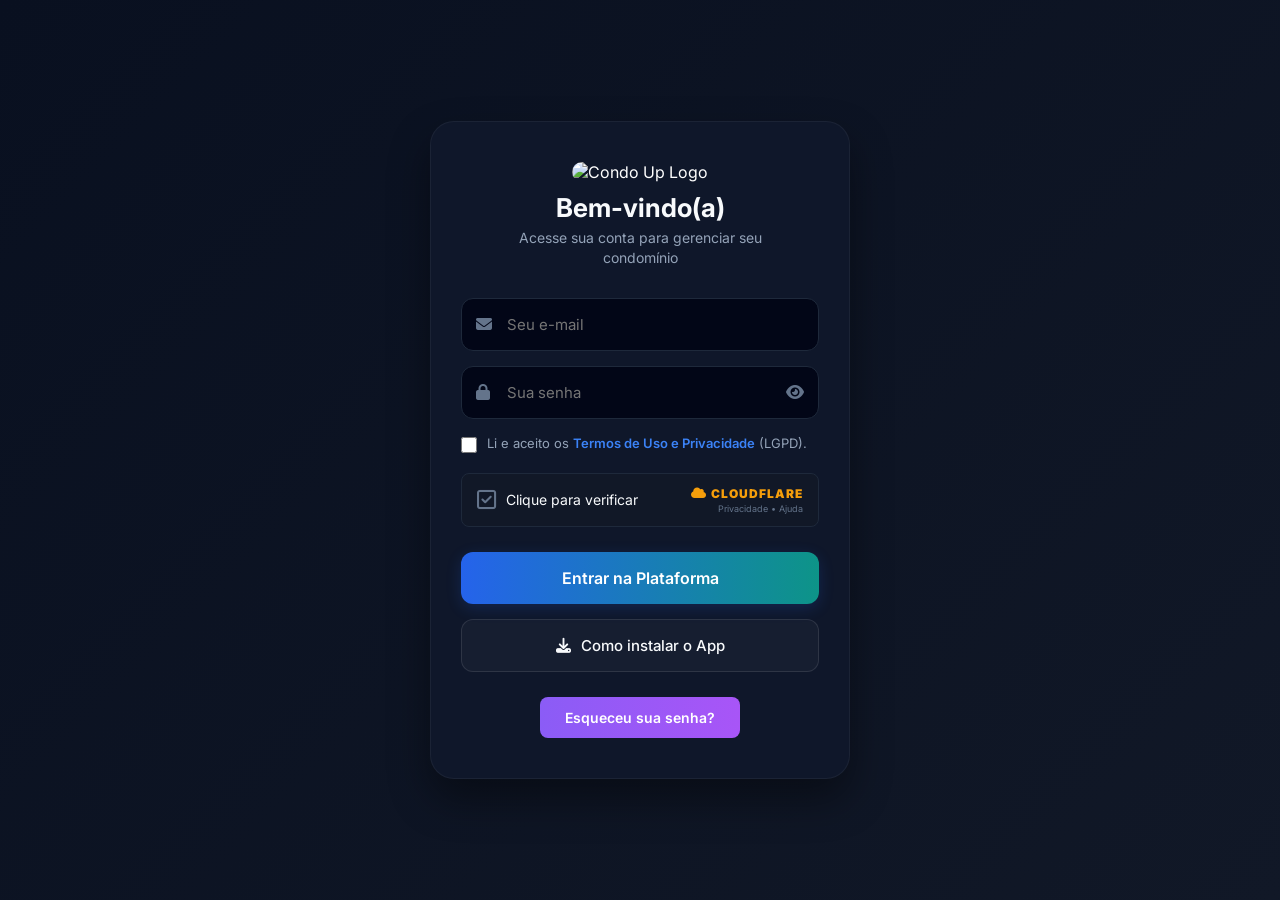
==== index.html @ 62e754c5 "Update index.html" ====
<!DOCTYPE html>
<html lang="pt-BR">
<head>
    <meta charset="UTF-8">
    <meta name="viewport" content="width=device-width, initial-scale=1.0">
    <title>Condo Up</title> 
    <script src="js/auth.js"></script>

    <link rel="manifest" href="manifest.json?v=2">
    <meta name="theme-color" content="#1e293b">

    <script src="https://cdnjs.cloudflare.com/ajax/libs/jspdf/2.5.1/jspdf.umd.min.js"></script>
    <script src="https://cdnjs.cloudflare.com/ajax/libs/jspdf-autotable/3.5.31/jspdf.plugin.autotable.min.js"></script>
    <script src="https://cdnjs.cloudflare.com/ajax/libs/html2canvas/1.4.1/html2canvas.min.js"></script> 
    
    <script src="https://unpkg.com/html5-qrcode" type="text/javascript"></script>
    <link rel="stylesheet" href="https://cdnjs.cloudflare.com/ajax/libs/font-awesome/6.4.0/css/all.min.css">
    
    <link rel="stylesheet" href="css/style.css?v=2">
    <link rel="stylesheet" href="css/transportadoras.css">
    
    <link rel="icon" href="/img/icon-192.png.png" type="image/png">
    <link rel="apple-touch-icon" href="/img/icon-192.png.png">
    <link rel="icon" sizes="512x512" href="/img/icon-512.png.png" type="image/png">
    
    <style>
        
        .gaveta-btn {
            width: 100%; background: transparent; border: none; color: #94a3b8; padding: 12px 15px;
            text-align: left; font-size: 13px; font-weight: 600; cursor: pointer;
            display: flex; justify-content: space-between; align-items: center;
            border-radius: 8px; transition: 0.2s; font-family: inherit; margin-bottom: 2px;
        }
        .gaveta-btn:hover { background: rgba(59, 130, 246, 0.1); color: #3b82f6; }
        .gaveta-btn.gaveta-aberta { background: rgba(56, 189, 248, 0.1); color: #38bdf8; border-left: 3px solid #38bdf8; border-radius: 0 8px 8px 0; }
        
        .gaveta-conteudo {
            display: none; 
            flex-direction: column; 
            border-left: 1px dashed #334155; 
            margin-left: 15px; 
            padding-left: 5px; 
            margin-bottom: 10px; 
        }
        .gaveta-conteudo.aberta { display: flex; animation: descerGaveta 0.3s ease-out; }
        .gaveta-conteudo button {
            background: none; border: none; color: #64748b; padding: 10px 15px; text-align: left;
            font-size: 12px; cursor: pointer; border-radius: 6px; transition: 0.2s; font-family: inherit; display: flex; align-items: center; gap: 8px;
        }
        .gaveta-conteudo button:hover { color: #fff; background: rgba(255,255,255,0.05); }

        @keyframes descerGaveta {
            from { opacity: 0; transform: translateY(-10px); }
            to { opacity: 1; transform: translateY(0); }
        }

        /* ANIMAÇÃO E ESTILO DO MODO FANTASMA (PREMIUM RED) */
        @keyframes pulse-premium {
            0% { box-shadow: 0 0 0 0 rgba(220, 38, 38, 0.7); }
            70% { box-shadow: 0 0 0 10px rgba(220, 38, 38, 0); }
            100% { box-shadow: 0 0 0 0 rgba(220, 38, 38, 0); }
        }
        
        .barra-fantasma {
            background: linear-gradient(135deg, #7f1d1d 0%, #dc2626 100%);
            color: white; 
            padding: 12px 20px; 
            border-radius: 8px; 
            margin-bottom: 20px; 
            cursor: pointer;
            border: 1px solid #991b1b;
            animation: pulse-premium 2s infinite;
            transition: transform 0.3s ease;
        }
        
        .barra-fantasma:hover {
            transform: translateY(-2px);
            background: linear-gradient(135deg, #991b1b 0%, #ef4444 100%);
        }
        
        .fantasma-conteudo {
            display: flex;
            align-items: center;
            justify-content: space-between;
            flex-wrap: wrap;
            gap: 10px;
        }

        /* Ícones Premium - Aba Moradores */
        .icone-premium-morador {
            background: linear-gradient(135deg, #3b82f6, #1e40af);
            color: white; width: 34px; height: 34px; display: inline-flex; align-items: center; justify-content: center; border-radius: 8px; box-shadow: 0 4px 8px rgba(59,130,246,0.3); font-size: 16px; transition: all 0.3s ease; cursor: pointer;
        }
        .icone-premium-morador:hover { transform: scale(1.15) translateY(-3px); box-shadow: 0 6px 12px rgba(59,130,246,0.5); }

        .icone-premium-predio {
            background: linear-gradient(135deg, #8b5cf6, #6d28d9);
            color: white; width: 34px; height: 34px; display: inline-flex; align-items: center; justify-content: center; border-radius: 8px; box-shadow: 0 4px 8px rgba(139,92,246,0.3); font-size: 16px; transition: all 0.3s ease; cursor: pointer;
        }
        .icone-premium-predio:hover { transform: scale(1.15) translateY(-3px); box-shadow: 0 6px 12px rgba(139,92,246,0.5); }

        /* Efeito Pulsante do Contador de Notificações */
        @keyframes pulse-badge {
            0% { transform: scale(1); box-shadow: 0 0 0 0 rgba(239, 68, 68, 0.7); }
            70% { transform: scale(1.15); box-shadow: 0 0 0 6px rgba(239, 68, 68, 0); }
            100% { transform: scale(1); box-shadow: 0 0 0 0 rgba(239, 68, 68, 0); }
        }
        .badge-pulse { animation: pulse-badge 2s infinite; }
    </style>
</head>

<body>

<div class="sidebar">
    <div class="logo">
        <img src="img/icon-512.png.png" alt="Logo Portaria" style="width: 120px; height: 120px; border-radius: 24px; object-fit: cover; margin: auto; display: block; box-shadow: 0 4px 15px rgba(0,0,0,0.15); transition: transform 0.3s;" onmouseover="this.style.transform='scale(1.05)'" onmouseout="this.style.transform='scale(1)'">
        <h2 style="margin-top: 15px; font-size: 20px; font-weight: 600; letter-spacing: 1px; color: #f8fafc;">CONDO UP</h2>
    </div>

    <div class="menu">
        <div style="font-size: 11px; font-weight: 800; color: #64748b; text-transform: uppercase; letter-spacing: 1.5px; padding: 18px 15px 6px 15px;">Dia a Dia</div>
        <button onclick="trocarTela('dashboard')" id="menu-dashboard" style="background: rgba(59, 130, 246, 0.1); border-left-color: #3b82f6; color: #fff;"><i class="fa-solid fa-house"></i> Início</button>
        <button onclick="trocarTela('passagem')" id="menu-passagem"><i class="fa-solid fa-clipboard-check"></i> Plantão</button>
        <button onclick="trocarTela('ponto')" id="menu-ponto"><i class="fa-solid fa-user-clock"></i> Ponto</button>

        <div style="font-size: 11px; font-weight: 800; color: #64748b; text-transform: uppercase; letter-spacing: 1.5px; padding: 18px 15px 6px 15px;">Portaria Rápida</div>
        <button onclick="trocarTela('encomendas')" id="menu-encomendas"><i class="fa-solid fa-box-open"></i> Encomendas</button>
        <button onclick="trocarTela('delivery')" id="menu-delivery"><i class="fa-solid fa-motorcycle"></i> Delivery Rápido</button>
        
        <!-- 👇 AQUI ESTÁ O NOVO BOTÃO INJETADO! 👇 -->
        <button onclick="trocarTela('autorizacoes')" id="menu-autorizacoes"><i class="fa-solid fa-qrcode"></i> Autorizações App</button>
        
        <button onclick="trocarTela('ocorrencias')" id="menu-ocorrencias"><i class="fa-solid fa-triangle-exclamation"></i> Ocorrências</button>

        <div style="font-size: 11px; font-weight: 800; color: #64748b; text-transform: uppercase; letter-spacing: 1.5px; padding: 18px 15px 6px 15px;">Cadastros</div>
        <button onclick="trocarTela('moradores')" id="menu-moradores"><i class="fa-solid fa-users"></i> Moradores</button>
        <button onclick="trocarTela('veiculos')" id="menu-veiculos"><i class="fa-solid fa-car"></i> Veículos</button>
        <button onclick="trocarTela('reservas')" id="menu-reservas"><i class="fa-solid fa-calendar-check"></i> Reservas</button>

        <div style="font-size: 11px; font-weight: 800; color: #64748b; text-transform: uppercase; letter-spacing: 1.5px; padding: 18px 15px 6px 15px;">Administração</div>
        <button onclick="trocarTela('comunicados')" id="menu-comunicados"><i class="fa-solid fa-bullhorn"></i> Comunicados</button>
        <button onclick="trocarTela('relatorios')" id="menu-relatorios" style="color: #38bdf8;"><i class="fa-solid fa-chart-line"></i> Relatórios</button>
        <button onclick="trocarTela('equipe')" id="menu-equipe"><i class="fa-solid fa-id-badge"></i> Equipe</button>

        <div style="font-size: 11px; font-weight: 800; color: #64748b; text-transform: uppercase; letter-spacing: 1.5px; padding: 18px 15px 6px 15px; border-top: 1px dashed rgba(255,255,255,0.1); margin-top: 15px;">Minha Conta</div>
        <button onclick="trocarTela('perfil')" id="menu-perfil"><i class="fa-solid fa-user-gear"></i> Meu Perfil</button>
        <button onclick="trocarTela('ajuda')" id="menu-ajuda"><i class="fa-solid fa-headset"></i> Ajuda / Suporte</button>

        <div id="secao-master-saas" style="display: none;">
            <div style="font-size: 11px; font-weight: 800; color: #38bdf8; text-transform: uppercase; letter-spacing: 1.5px; padding: 25px 15px 10px 15px; border-top: 1px dashed rgba(255,255,255,0.1); margin-top: 15px; display: flex; align-items: center; gap: 8px;">
                <i class="fa-solid fa-gem" style="font-size: 13px;"></i> Master CondoUp
            </div>

            <button class="gaveta-btn" onclick="toggleGaveta('gaveta-condominios')">
                <span><i class="fa-solid fa-building" style="width: 20px;"></i> Condomínios</span>
            </button>
            <div id="gaveta-condominios" class="gaveta-conteudo">
                <button onclick="trocarTela('adm-condominios')"><i class="fa-solid fa-list" style="width: 15px;"></i> Lista e Cadastros</button>
                <button onclick="abrirModalMegafone()"><i class="fa-solid fa-bullhorn" style="width: 15px; color: #ef4444;"></i> Megafone Global</button>
            </div>

            <button class="gaveta-btn" onclick="toggleGaveta('gaveta-funcionarios')">
    <span><i class="fa-solid fa-user-shield" style="width: 20px;"></i> Funcionários</span>
</button>
<div id="gaveta-funcionarios" class="gaveta-conteudo">
    <button onclick="trocarTela('adm-funcionarios')"><i class="fa-solid fa-key" style="width: 15px;"></i> Criar Acessos</button>
    <button onclick="trocarTela('adm-controle-geral')"><i class="fa-solid fa-users-gear" style="width: 15px;"></i> Controle Geral</button>
</div>

            <button class="gaveta-btn" onclick="toggleGaveta('gaveta-contratos')">
                <span><i class="fa-solid fa-file-signature" style="width: 20px;"></i> Contratos</span>
            </button>
            <div id="gaveta-contratos" class="gaveta-conteudo">
                <button onclick="alert('Gestão de Planos em breve')"><i class="fa-solid fa-layer-group" style="width: 15px;"></i> Planos e Limites</button>
                <button onclick="alert('Controle de Suspensão em breve')"><i class="fa-solid fa-ban" style="width: 15px;"></i> Suspensões</button>
            </div>

            <button class="gaveta-btn" onclick="toggleGaveta('gaveta-financeiro')">
                <span><i class="fa-solid fa-sack-dollar" style="width: 20px;"></i> Financeiro</span>
            </button>
            <div id="gaveta-financeiro" class="gaveta-conteudo">
                <!-- BOTÕES DO FINANCEIRO ATUALIZADOS -->
                <button onclick="trocarTela('adm-faturas')"><i class="fa-solid fa-file-invoice-dollar" style="width: 15px;"></i> Faturas</button>
                <button onclick="trocarTela('adm-mrr')"><i class="fa-solid fa-chart-pie" style="width: 15px;"></i> Receita MRR</button>
            </div>

            <button class="gaveta-btn" onclick="toggleGaveta('gaveta-suporte')">
                <span><i class="fa-solid fa-headset" style="width: 20px;"></i> Suporte</span>
            </button>
            <div id="gaveta-suporte" class="gaveta-conteudo">
                <button onclick="alert('Central de Tickets em breve')"><i class="fa-solid fa-ticket" style="width: 15px;"></i> Chamados Abertos</button>
            </div>

            <button class="gaveta-btn" onclick="trocarTela('configuracoes')" id="menu-configuracoes">
                <span><i class="fa-solid fa-gears" style="width: 20px;"></i> Configurações</span>
            </button>
        </div>

        <div style="margin: 20px 15px 10px 15px; border-top: 1px dashed rgba(255,255,255,0.1);"></div>
        <button onclick="deslogarSistema()" id="menu-sair" style="color: #ef4444;"><i class="fa-solid fa-right-from-bracket"></i> Sair do Sistema</button>
    </div>
</div>

<div class="content">

    <div id="aviso-modo-fantasma" class="barra-fantasma" style="display: none;" onclick="sairDoModoFantasma()">
        <div class="fantasma-conteudo">
            <div style="display: flex; align-items: center; gap: 12px;">
                <span style="background: rgba(255, 255, 255, 0.2); padding: 6px 10px; border-radius: 6px; font-size: 16px; backdrop-filter: blur(4px);">🕵️‍♂️</span>
                <span style="font-size: 13px; font-weight: 600; letter-spacing: 0.5px;">
                    MODO SUPORTE ATIVO: 
                    <strong id="fantasma-nome" style="text-transform: uppercase; letter-spacing: 1px; color: #fecaca; margin-left: 5px;"></strong>
                </span>
            </div>
            <div style="background: rgba(0, 0, 0, 0.25); padding: 8px 15px; border-radius: 6px; font-size: 12px; font-weight: bold; display: flex; align-items: center; gap: 8px; transition: 0.2s;">
                <i class="fa-solid fa-right-from-bracket"></i> Encerrar Sessão Remota
            </div>
        </div>
    </div>

    <div id="dashboard" class="tela ativa">
        <div class="dash-header" style="position: relative;">
            <div>
                <h2 style="display: flex; align-items: center; flex-wrap: wrap; gap: 10px;">
                    Olá, <span id="nomeFuncionarioLogado">Usuário</span>
                    <span id="badge-acesso-virtual" style="font-size: 11px; padding: 4px 10px; border-radius: 20px; font-weight: 800; letter-spacing: 0.5px; display: none; align-items: center; gap: 5px;"></span>
                </h2>
                <p style="color: #64748b; font-weight: 600; margin-top: 5px;">Portaria PRO</p>
            </div>
            <div style="display: flex; gap: 20px; align-items: center;">
                <h2 id="relogio" style="font-size: 28px; letter-spacing: 2px;">00:00:00</h2>
                
                <div style="position: relative; cursor: pointer; display: flex; align-items: center;" onclick="toggleSino()">
                    <i class="fa-solid fa-bell" style="font-size: 24px; color: #64748b; transition: 0.2s;" onmouseover="this.style.color='#3b82f6'" onmouseout="this.style.color='#64748b'"></i>
                    <span id="badge-notificacao" style="display: none; position: absolute; top: -5px; right: -5px; background: #ef4444; color: white; font-size: 10px; font-weight: bold; padding: 2px 6px; border-radius: 50%; border: 2px solid #0f172a;">0</span>
                </div>

                <button class="btn-dark" onclick="toggleDarkMode()" title="Modo Noturno"><i class="fa-solid fa-moon"></i></button>
            </div>

            <div id="caixa-notificacoes" style="display: none; position: absolute; top: 80px; right: 0; width: 320px; background: white; border-radius: 12px; box-shadow: 0 10px 25px rgba(0,0,0,0.2); z-index: 1000; border: 1px solid #e2e8f0; overflow: hidden;">
                <div style="padding: 15px; background: #f8fafc; border-bottom: 1px solid #e2e8f0; display: flex; justify-content: space-between; align-items: center;">
                    <h4 style="margin: 0; color: #1e293b; font-size: 14px;"><i class="fa-solid fa-bell" style="color: #3b82f6; margin-right: 5px;"></i> Atualizações</h4>
                    <button onclick="marcarNotificacoesLidas()" style="background: none; border: none; color: #3b82f6; font-size: 12px; cursor: pointer; font-weight: bold;">Marcar lidas</button>
                </div>
                <div id="lista-mensagens-sino" style="max-height: 350px; overflow-y: auto; padding: 10px; display: flex; flex-direction: column; gap: 8px;">
                    <p style="text-align: center; color: #94a3b8; font-size: 13px; margin: 20px 0;">Nenhuma notificação recente.</p>
                </div>
            </div>
        </div>

        <h3 style="margin: 25px 0 15px 0; color: #475569; font-size: 16px; text-transform: uppercase;">Visão Geral do Turno</h3>
        
       <div class="stats-grid">
            <div class="stat-card" style="border-bottom: 4px solid #3b82f6;">
                <i class="fa-solid fa-box-open" style="color: #3b82f6;"></i>
                <span id="dash-encomendas">0</span>
                <p>Encomendas Pendentes</p>
            </div>

            <div class="stat-card" style="border-bottom: 4px solid #f97316;">
                <i class="fa-solid fa-motorcycle" style="color: #f97316;"></i>
                <span id="dash-delivery">0</span>
                <p>Delivery na Portaria</p>
            </div>

            <div class="stat-card" style="border-bottom: 4px solid #ef4444;">
                <i class="fa-solid fa-triangle-exclamation" style="color: #ef4444;"></i>
                <span id="dash-ocorrencias">0</span>
                <p>Ocorrências em Aberto</p>
            </div>
            <div class="stat-card" style="border-bottom: 4px solid #10b981;">
                <i class="fa-solid fa-calendar-check" style="color: #10b981;"></i>
                <span id="dash-reservas">0</span>
                <p>Reservas Hoje</p>
            </div>
            <div class="stat-card" style="border-bottom: 4px solid #8b5cf6;">
                <i class="fa-solid fa-id-badge" style="color: #8b5cf6;"></i>
                <span id="dash-equipe">0</span>
                <p>Equipe Cadastrada</p>
            </div>
            <div class="stat-card" style="border-bottom: 4px solid #64748b;">
                <i class="fa-solid fa-car" style="color: #64748b;"></i>
                <span id="dash-veiculos">0</span>
                <p>Veículos Cadastrados</p>
            </div>
            <div class="stat-card" style="border-bottom: 4px solid #0ea5e9;">
                <i class="fa-solid fa-users" style="color: #0ea5e9;"></i>
                <span id="dash-moradores">0</span>
                <p>Moradores Registrados</p>
            </div>
            <div class="stat-card" style="border-bottom: 4px solid #14b8a6;">
                <i class="fa-solid fa-clipboard-check" style="color: #14b8a6;"></i>
                <span id="dash-plantao">0</span>
                <p>Plantões Registrados</p>
            </div>
            <div class="stat-card" style="border-bottom: 4px solid #f59e0b;">
                <i class="fa-solid fa-user-clock" style="color: #f59e0b;"></i>
                <span id="dash-ponto">0</span>
                <p>Pontos Batidos Hoje</p>
            </div>
            <div class="stat-card" style="border-bottom: 4px solid #ec4899;">
                <i class="fa-solid fa-bullhorn" style="color: #ec4899;"></i>
                <span id="dash-comunicados">0</span>
                <p>Comunicados Ativos</p>
            </div>
        </div>
    </div>

    <div id="equipe" class="tela">
        <div class="box">
            <h2 style="color: #1e293b; margin-bottom: 20px; display: flex; align-items: center; gap: 10px;">
                <i class="fa-solid fa-users-gear" style="color: #3b82f6; font-size: 24px;"></i> Gestão de Equipe
            </h2>
            
            <input id="funcNome" placeholder="Nome Completo do Funcionário">

            <input id="funcCpf" placeholder="CPF (000.000.000-00)" oninput="mascararCpf(this)" maxlength="14" style="margin-bottom: 10px;">

            <input type="email" id="funcEmail" placeholder="E-mail do Funcionário (Será o Login dele)" style="width: 100%; padding: 12px; border-radius: 8px; border: 1px solid #cbd5e1; margin-bottom: 15px;">

            <div style="margin-bottom: 15px;">
                <label style="font-size: 13px; color: #64748b; font-weight: bold;"><i class="fa-solid fa-pen-nib"></i> Assinatura Digital do Funcionário</label>
                <div style="border: 2px dashed #cbd5e1; border-radius: 8px; background: #f8fafc; margin-top: 5px; position: relative;">
                    <canvas id="quadroAssinatura" height="120" style="width: 100%; cursor: crosshair; touch-action: none;"></canvas>
                </div>
                <button class="btn" type="button" onclick="limparAssinatura()" style="background: #f1f5f9; color: #64748b; border: 1px solid #cbd5e1; padding: 5px 10px; font-size: 12px; margin-top: 5px; width: auto;">
                    <i class="fa-solid fa-eraser"></i> Limpar Quadro
                </button>
            </div>
            
            <select id="funcCargo" style="margin-bottom: 15px;">
                <option value="" disabled selected>Selecione o Cargo</option>
                <option>Porteiro Diurno</option>
                <option>Porteiro Noturno</option>
                <option>Zelador</option>
                <option>Auxiliar de Limpeza</option>
                <option>Síndico</option>
                <option>Sub síndico</option>
                <option>Gerente</option>
                <option>Administrador(a)</option>
            </select>
            
            <!-- 🚀 CHECKBOX PARA OBRIGAR O PONTO ADICIONADO AQUI -->
            <div style="margin-bottom: 20px; display: flex; align-items: center; gap: 10px; background: rgba(59, 130, 246, 0.05); padding: 12px; border-radius: 8px; border: 1px dashed #3b82f6;">
                <input type="checkbox" id="funcExigePonto" checked style="width: 18px; height: 18px; cursor: pointer; accent-color: #3b82f6;">
                <label for="funcExigePonto" style="font-size: 13px; color: #1e293b; font-weight: bold; cursor: pointer; display: flex; align-items: center; gap: 5px;">
                    <i class="fa-regular fa-clock" style="color: #3b82f6;"></i> Obrigatório bater ponto eletrônico?
                </label>
            </div>
            
            <button class="btn" id="btnSalvarEquipe" onclick="addFuncionario()" style="background: #3b82f6;">Cadastrar Funcionário</button>
        </div>
        <div id="listaEquipe" style="display: grid; grid-template-columns: repeat(auto-fit, minmax(250px, 1fr)); gap: 15px;"></div>
    </div>

    <div id="passagem" class="tela">
        <div class="box">
            <h2><i class="fa-solid fa-clock-rotate-left"></i> Livro de Plantão (Passagem)</h2>
            
            <div style="background: rgba(59, 130, 246, 0.03); padding: 25px; border-radius: 16px; margin-top: 20px; border: 1px solid #e2e8f0;">
                <p style="font-size: 13px; font-weight: 700; margin-bottom: 20px; color: #64748b; text-transform: uppercase; letter-spacing: 1px;">
                    <i class="fa-solid fa-list-check" style="margin-right: 8px;"></i> Check-list de Verificação de Infraestrutura:
                </p>
                
                <div style="display: grid; grid-template-columns: repeat(auto-fit, minmax(230px, 1fr)); gap: 12px;">
                    <label style="cursor: pointer; display: flex; align-items: center; gap: 12px; background: white; padding: 15px; border-radius: 12px; border: 1px solid #cbd5e1; transition: 0.3s;" onmouseover="this.style.borderColor='#3b82f6'" onmouseout="this.style.borderColor='#cbd5e1'">
                        <input type="checkbox" id="chkPortoes" style="width:20px; height:20px; cursor: pointer; accent-color: #10b981;">
                        <i class="fa-solid fa-door-open" style="color: #64748b; font-size: 18px; width: 25px; text-align: center;"></i>
                        <span style="font-size: 14px; font-weight: 500; color: #334155;">Portões e Cancelas OK</span>
                    </label>

                    <label style="cursor: pointer; display: flex; align-items: center; gap: 12px; background: white; padding: 15px; border-radius: 12px; border: 1px solid #cbd5e1; transition: 0.3s;" onmouseover="this.style.borderColor='#3b82f6'" onmouseout="this.style.borderColor='#cbd5e1'">
                        <input type="checkbox" id="chkElevadores" style="width:20px; height:20px; cursor: pointer; accent-color: #10b981;">
                        <i class="fa-solid fa-elevator" style="color: #64748b; font-size: 18px; width: 25px; text-align: center;"></i>
                        <span style="font-size: 14px; font-weight: 500; color: #334155;">Elevadores OK</span>
                    </label>

                    <label style="cursor: pointer; display: flex; align-items: center; gap: 12px; background: white; padding: 15px; border-radius: 12px; border: 1px solid #cbd5e1; transition: 0.3s;" onmouseover="this.style.borderColor='#3b82f6'" onmouseout="this.style.borderColor='#cbd5e1'">
                        <input type="checkbox" id="chkLuzes" style="width:20px; height:20px; cursor: pointer; accent-color: #10b981;">
                        <i class="fa-solid fa-lightbulb" style="color: #64748b; font-size: 18px; width: 25px; text-align: center;"></i>
                        <span style="font-size: 14px; font-weight: 500; color: #334155;">Lâmpadas/Luzes OK</span>
                    </label>

                    <label style="cursor: pointer; display: flex; align-items: center; gap: 12px; background: white; padding: 15px; border-radius: 12px; border: 1px solid #cbd5e1; transition: 0.3s;" onmouseover="this.style.borderColor='#3b82f6'" onmouseout="this.style.borderColor='#cbd5e1'">
                        <input type="checkbox" id="chkCameras" style="width:20px; height:20px; cursor: pointer; accent-color: #10b981;">
                        <i class="fa-solid fa-video" style="color: #64748b; font-size: 18px; width: 25px; text-align: center;"></i>
                        <span style="font-size: 14px; font-weight: 500; color: #334155;">Monitoramento/Câmeras OK</span>
                    </label>

                    <label style="cursor: pointer; display: flex; align-items: center; gap: 12px; background: white; padding: 15px; border-radius: 12px; border: 1px solid #cbd5e1; transition: 0.3s;" onmouseover="this.style.borderColor='#3b82f6'" onmouseout="this.style.borderColor='#cbd5e1'">
                        <input type="checkbox" id="chkBombas" style="width:20px; height:20px; cursor: pointer; accent-color: #10b981;">
                        <i class="fa-solid fa-faucet" style="color: #64748b; font-size: 18px; width: 25px; text-align: center;"></i>
                        <span style="font-size: 14px; font-weight: 500; color: #334155;">Bombas d'Água OK</span>
                    </label>

                    <label style="cursor: pointer; display: flex; align-items: center; gap: 12px; background: white; padding: 15px; border-radius: 12px; border: 1px solid #cbd5e1; transition: 0.3s;" onmouseover="this.style.borderColor='#3b82f6'" onmouseout="this.style.borderColor='#cbd5e1'">
                        <input type="checkbox" id="chkEnergia" style="width:20px; height:20px; cursor: pointer; accent-color: #10b981;">
                        <i class="fa-solid fa-bolt" style="color: #64748b; font-size: 18px; width: 25px; text-align: center;"></i>   
                        <span style="font-size: 14px; font-weight: 500; color: #334155;">Elétrica/Energia OK</span>
                    </label>
                </div>
            </div>

            <select id="passagemNome" style="margin-top: 20px; padding: 14px 16px; border-radius: 10px; border: 1px solid #cbd5e1; font-size: 15px; background: #f8fafc; color: #334155; width: 100%; cursor: pointer;">
                <option value="" disabled selected>👤 Selecione o seu Nome (Porteiro que está saindo)</option>
            </select>
            
            <textarea id="passagemObs" placeholder="Relatório de turno: Descreva pendências, recados ou ocorrências para o próximo porteiro..." style="margin-top: 15px;"></textarea>
            
            <button class="btn" style="background: #10b981; margin-top: 25px; height: 55px; display: flex; align-items: center; justify-content: center; gap: 10px;" onclick="salvarPassagem()">
                <i class="fa-solid fa-arrow-right-arrow-left"></i> Finalizar e Passar Serviço
            </button>
        </div>

        <div class="box" style="background: rgba(59, 130, 246, 0.02); border-color: #e2e8f0;">
            <h2 style="color: #1e293b;"><i class="fa-solid fa-magnifying-glass"></i> Consultar Histórico de Plantões</h2>
            
            <div style="display: flex; gap: 12px; flex-wrap: wrap; margin-top: 20px; align-items: center;">
                <select id="filtroPorteiroPassagem" style="flex: 1; min-width: 180px; margin: 0; padding: 11px 14px; border-radius: 8px;">
                    <option value="">Todos os Porteiros</option>
                </select>
                
                <div style="display: flex; flex: 1; min-width: 140px; align-items: center; background: #fff; border: 1px solid #cbd5e1; border-radius: 8px; padding: 0 10px; height: 42px;">
                    <i class="fa-regular fa-calendar-days" style="color: #94a3b8; font-size: 16px;"></i>
                    <input type="date" id="filtroDataInicio" title="Data Inicial" style="width: 100%; height: 100%; border: none; outline: none; background: transparent; color: #0f172a; font-size: 14px; padding-left: 10px; cursor: pointer;">
                </div>

                <div style="display: flex; flex: 1; min-width: 140px; align-items: center; background: #fff; border: 1px solid #cbd5e1; border-radius: 8px; padding: 0 10px; height: 42px;">
                    <i class="fa-regular fa-calendar-days" style="color: #94a3b8; font-size: 16px;"></i>
                    <input type="date" id="filtroDataFim" title="Data Final" style="width: 100%; height: 100%; border: none; outline: none; background: transparent; color: #0f172a; font-size: 14px; padding-left: 10px; cursor: pointer;">
                </div>
                
                <div style="display: flex; gap: 8px; margin-top: 0;">
                    <button class="btn" style="margin: 0; padding: 11px 20px; background: #3b82f6; font-size: 14px;" onclick="mostrarPassagens()">
                        <i class="fa-solid fa-filter"></i> Filtrar
                    </button>
                    <button class="btn btn-limpar" style="margin: 0; padding: 11px 16px; font-size: 14px;" onclick="limparFiltrosPlantao()">Limpar</button>
                    
                    <button class="btn" title="Baixar PDF" style="margin: 0; background: #fef2f2; color: #ef4444; border: 1px solid #fecaca; width: 44px; height: 42px; padding: 0; display: flex; align-items: center; justify-content: center; font-size: 20px; transition: 0.2s; border-radius: 8px; flex: none;" onmouseover="this.style.background='#fee2e2'" onmouseout="this.style.background='#fef2f2'" onclick="gerarRelatorioPassagem()">
                        <i class="fa-solid fa-file-pdf"></i>
                    </button>
                </div>
            </div>
        </div>
        
        <div id="listaPassagens" class="timeline"></div>
    </div>

    <div id="ponto" class="tela">
        <div class="box" style="text-align: center; max-width: 600px; margin: 0 auto 25px auto; border-top: 4px solid #3b82f6;">
            <h2><i class="fa-solid fa-fingerprint" style="color: #3b82f6; margin-right: 8px;"></i> Ponto Digital Integrado</h2>
            <p style="margin-bottom: 10px; font-size: 14px; color: #64748b;">Autenticação vinculada ao login do usuário.</p>
            
            <div style="background: #f8fafc; border: 1px solid #e2e8f0; border-radius: 12px; padding: 20px; margin-bottom: 25px;">
                <h3 style="margin: 0; color: #0f172a; font-size: 20px;">Olá, <span id="nomeIdentificadoPonto" style="color: #3b82f6;">Carregando...</span></h3>
                <p style="margin: 5px 0 0 0; color: #64748b; font-size: 14px;" id="statusAtualPonto">Verificando seu status de hoje...</p>
            </div>

            <div id="areaBotoesPonto" style="display: flex; flex-direction: column; gap: 15px;">
                <button class="btn" style="background: #cbd5e1; cursor: not-allowed; margin: 0;"><i class="fa-solid fa-spinner fa-spin"></i> Carregando sistema...</button>
            </div>
            
            <div style="margin-top: 15px;">
                <input type="text" id="obsPonto" placeholder="Observação opcional (Ex: Atraso por chuva, esqueci de bater na volta...)" style="width: 100%; padding: 12px; border-radius: 8px; border: 1px solid #cbd5e1; background: #fff; margin: 0;">
            </div>
        </div>

        <div id="painelGestaoPonto" class="box" style="display: none; background: rgba(59, 130, 246, 0.03); border-color: #bfdbfe; margin-bottom: 25px;">
            <h2 style="color: #1e293b; margin-bottom: 20px;"><i class="fa-solid fa-users-viewfinder" style="color: #3b82f6; margin-right: 8px;"></i> Status da Equipe</h2>
            
            <div class="stats-grid" style="grid-template-columns: repeat(auto-fit, minmax(150px, 1fr)); gap: 15px;">
                <div class="stat-card" style="border-bottom: 4px solid #10b981; background: white; text-align: center; padding: 15px;">
                    <h3 style="margin: 0 0 10px 0; font-size: 13px; color: #16a34a;">🟢 EM SERVIÇO</h3>
                    <span id="card-qtd-servico" style="font-size: 28px; font-weight: bold; color: #0f172a; display: block; margin-bottom: 10px;">0</span>
                    <button class="btn" style="margin: 0; padding: 8px; width: 100%; font-size: 12px; background: #f0fdf4; color: #16a34a; border: 1px solid #bbf7d0;" onclick="abrirModalEquipePonto('servico')">Ver Detalhes</button>
                </div>

                <div class="stat-card" style="border-bottom: 4px solid #f59e0b; background: white; text-align: center; padding: 15px;">
                    <h3 style="margin: 0 0 10px 0; font-size: 13px; color: #ea580c;">🟠 ALMOÇO</h3>
                    <span id="card-qtd-almoco" style="font-size: 28px; font-weight: bold; color: #0f172a; display: block; margin-bottom: 10px;">0</span>
                    <button class="btn" style="margin: 0; padding: 8px; width: 100%; font-size: 12px; background: #fff7ed; color: #ea580c; border: 1px solid #fed7aa;" onclick="abrirModalEquipePonto('almoco')">Ver Detalhes</button>
                </div>

                <div class="stat-card" style="border-bottom: 4px solid #ca8a04; background: white; text-align: center; padding: 15px;">
                    <h3 style="margin: 0 0 10px 0; font-size: 13px; color: #ca8a04;">☕ INTERVALO</h3>
                    <span id="card-qtd-intervalo" style="font-size: 28px; font-weight: bold; color: #0f172a; display: block; margin-bottom: 10px;">0</span>
                    <button class="btn" style="margin: 0; padding: 8px; width: 100%; font-size: 12px; background: #fefce8; color: #ca8a04; border: 1px solid #fef08a;" onclick="abrirModalEquipePonto('intervalo')">Ver Detalhes</button>
                </div>

                <div class="stat-card" style="border-bottom: 4px solid #ef4444; background: white; text-align: center; padding: 15px;">
                    <h3 style="margin: 0 0 10px 0; font-size: 13px; color: #dc2626;">🔴 FORA</h3>
                    <span id="card-qtd-fora" style="font-size: 28px; font-weight: bold; color: #0f172a; display: block; margin-bottom: 10px;">0</span>
                    <button class="btn" style="margin: 0; padding: 8px; width: 100%; font-size: 12px; background: #fef2f2; color: #dc2626; border: 1px solid #fecaca;" onclick="abrirModalEquipePonto('fora')">Ver Detalhes</button>
                </div>
            </div>
        </div>

        <div class="box" style="background: rgba(59, 130, 246, 0.05);">
            <h2><i class="fa-solid fa-chart-pie" style="color: #8b5cf6; margin-right: 8px;"></i> Folha de Ponto Individual</h2>
            <div class="filtro-container" style="display: flex; gap: 10px; align-items: center; flex-wrap: wrap;">
    
                <div style="display: flex; flex: 1; min-width: 150px; align-items: center; background: #fff; border: 1px solid #cbd5e1; border-radius: 8px; padding: 0 10px; height: 45px;">
                    <i class="fa-regular fa-calendar" style="color: #94a3b8; font-size: 16px; margin-right: 8px;"></i>
                    <input type="month" id="filtroMesPonto" title="Selecione o Mês da Folha" style="width: 100%; height: 100%; border: none; outline: none; background: transparent; color: #0f172a; font-size: 14px; cursor: pointer;">
                </div>
                
                <select id="filtroFuncionarioPonto" style="flex: 2; min-width: 200px; height: 45px; border: 1px solid #cbd5e1; border-radius: 8px; padding: 0 10px; cursor: pointer; margin: 0;">
                    <option value="" disabled selected>Selecione o Funcionário</option>
                </select>
                
                <button class="btn btn-limpar" style="margin:0; flex: none; height: 45px; padding: 0 15px;" onclick="filtrarPorSeletores()">Filtrar na Tela</button>
                
                <button class="btn" title="Extrair Folha PDF" style="margin: 0; background: #fef2f2; color: #ef4444; border: 1px solid #fecaca; width: 45px; height: 45px; padding: 0; display: flex; align-items: center; justify-content: center; font-size: 20px; border-radius: 8px; flex: none; transition: 0.2s;" onmouseover="this.style.background='#fee2e2'" onmouseout="this.style.background='#fef2f2'" onclick="gerarFolhaPontoIndividual(event)">
                    <i class="fa-solid fa-file-pdf"></i>
                </button>
            </div>
        </div>
        <div id="listaPontos" style="display: grid; grid-template-columns: repeat(auto-fit, minmax(280px, 1fr)); gap: 15px;"></div>
    </div>

    <div id="moradores" class="tela">
        <div class="box">
            <div style="display: flex; justify-content: space-between; align-items: center; margin-bottom: 15px;">
                <h2 style="display: flex; align-items: center; gap: 12px; color: #1e293b; margin: 0;">
                    <span class="icone-premium-morador">
                        <i class="fa-solid fa-user-plus"></i>
                    </span> 
                    Cadastro de Moradores
                </h2>
                
                <div style="display: flex; gap: 10px;">
                    <button onclick="gerarQrCodeConvite(localStorage.getItem('condominioId'))" style="background: #8b5cf6; color: white; border: none; padding: 8px 15px; border-radius: 6px; font-size: 13px; font-weight: bold; cursor: pointer; box-shadow: 0 2px 4px rgba(0,0,0,0.2); transition: 0.2s;">
                        <i class="fa-solid fa-link"></i> Link de Convite
                    </button>

                    <button onclick="abrirModalAprovacao()" style="position: relative; background: #3b82f6; color: white; border: none; padding: 8px 15px; border-radius: 6px; font-size: 13px; font-weight: bold; cursor: pointer; box-shadow: 0 2px 4px rgba(0,0,0,0.2); transition: 0.2s;">
                        <i class="fa-solid fa-user-clock"></i> Pendentes
                        <span id="badge-pendentes" class="badge-pulse" style="display: none; position: absolute; top: -8px; right: -8px; background: #ef4444; color: white; font-size: 11px; padding: 3px 7px; border-radius: 50%; border: 2px solid #fff; font-weight: 800;">0</span>
                    </button>
                </div>
            </div>
            
            <input id="nome" placeholder="Nome do Morador" style="margin-bottom: 15px;">
            <input id="apto" placeholder="Apartamento (ex: 301)" style="margin-bottom: 15px;">
            
            <div id="container-telefones" style="display: flex; flex-direction: column; gap: 10px; margin-bottom: 15px;">
                <div style="display: flex; gap: 10px; align-items: center;">
                    <input class="telefone-input" type="tel" placeholder="WhatsApp / Telefone principal" style="flex: 1; width: 100%; margin: 0;">
                    <button type="button" class="btn" onclick="adicionarCampoTelefone('container-telefones')" style="background: #10b981; margin: 0; padding: 0; width: 42px; height: 42px; flex: none; display: flex; align-items: center; justify-content: center; border-radius: 8px; font-size: 16px; transition: 0.2s;" title="Adicionar outro telefone">
                        <i class="fa-solid fa-plus"></i>
                    </button>
                </div>
            </div>

            <input id="secretaria" placeholder="Secretária / Empregada" style="margin-bottom: 15px;">
            <input id="visitantes" placeholder="Visitantes / Autorizados separados por vírgula" style="margin-bottom: 15px;">
            <button class="btn" id="btnSalvarMorador" onclick="addMorador()">Cadastrar Morador</button>
        </div>

        <div class="box" style="background: rgba(59, 130, 246, 0.05);">
            <h2 style="display: flex; align-items: center; gap: 12px; color: #1e293b; margin-bottom: 15px;">
                <span class="icone-premium-predio">
                    <i class="fa-solid fa-building-user"></i>
                </span> 
                Painel de Apartamentos
            </h2>
            <div class="filtro-container" style="align-items: center; gap: 10px;">
                <div style="display: flex; flex: 2; align-items: center; background: #fff; border: 1px solid #cbd5e1; border-radius: 8px; padding: 0 10px; height: 44px;">
                    <i class="fa-solid fa-magnifying-glass" style="color: #94a3b8; font-size: 16px;"></i>
                    <input type="text" id="pesquisaMorador" placeholder="Buscar por nome ou apartamento..." onkeyup="pesquisarMoradores()" style="width: 100%; height: 100%; border: none; outline: none; background: transparent; color: #0f172a; font-size: 14px; padding-left: 10px; margin: 0;">
                </div>
                
                <button class="btn" title="Baixar PDF" style="margin: 0; background: #fef2f2; color: #ef4444; border: 1px solid #fecaca; width: 44px; height: 44px; padding: 0; display: flex; align-items: center; justify-content: center; font-size: 20px; transition: 0.2s; border-radius: 8px; flex: none;" onmouseover="this.style.background='#fee2e2'" onmouseout="this.style.background='#fef2f2'" onclick="gerarRelatorioMoradores()">
                    <i class="fa-solid fa-file-pdf"></i>
                </button>
            </div>
            <div id="listaMoradores"></div>
        </div>
    </div>

    <div id="veiculos" class="tela">
        <div class="box">
            <h2>🚘 Cadastro de Veículos</h2>
            <div style="display: grid; grid-template-columns: 1fr 1fr; gap: 15px;">
                <div style="grid-column: span 2; position: relative;">
                    <i class="fa-solid fa-user" style="position: absolute; left: 15px; top: 18px; color: #94a3b8;"></i>
                    <input id="veiMorador" placeholder="Nome do Morador ou Apto" style="margin-top: 0; padding-left: 45px; width: 100%;">
                </div>
                
                <div style="position: relative;">
                    <i class="fa-solid fa-car-side" style="position: absolute; left: 15px; top: 18px; color: #94a3b8;"></i>
                    <input id="veiModelo" placeholder="Modelo (Ex: Corolla, HR-V, Renegade)" style="margin-top: 0; padding-left: 45px; width: 100%;">
                </div>

                <div style="position: relative;">
                    <i class="fa-solid fa-window-maximize" style="position: absolute; left: 15px; top: 18px; color: #94a3b8;"></i>
                    <input id="veiPlaca" placeholder="Placa (Ex: ABC-1D23)" oninput="mascararPlaca(this)" maxlength="8" style="margin-top: 0; padding-left: 45px; width: 100%; text-transform: uppercase; font-weight: bold;">
                </div>

                <select id="veiCor" style="margin-top: 0;">
                    <option value="" disabled selected>Cor do Veículo</option>
                    <option>Branco</option>
                    <option>Preto</option>
                    <option>Prata</option>
                    <option>Cinza</option>
                    <option>Vermelho</option>
                    <option>Azul</option>
                    <option>Outra</option>
                </select>

                <div style="position: relative;">
                    <i class="fa-solid fa-square-parking" style="position: absolute; left: 15px; top: 18px; color: #94a3b8;"></i>
                    <input id="veiVaga" placeholder="Nº da Vaga" style="margin-top: 0; padding-left: 45px; width: 100%;">
                </div>
            </div>
            <button class="btn" onclick="addVeiculo()" style="margin-top: 20px; background: #3b82f6;"><i class="fa-solid fa-plus"></i> Cadastrar Veículo</button>
        </div>

        <div class="box" style="background: rgba(59, 130, 246, 0.02); border-color: #e2e8f0;">
            <h2 style="color: #1e293b;"><i class="fa-solid fa-magnifying-glass"></i> Consultar Garagem</h2>
            <div class="filtro-container" style="align-items: center; gap: 10px;">
                <div style="position: relative; flex: 2; margin-top: 0;">
                    <input type="text" id="pesquisaVeiculo" placeholder="Buscar placa, morador, modelo..." onkeyup="mostrarVeiculos()" style="width: 100%; margin: 0; padding-right: 55px; height: 50px;">
                    
                    <button class="btn" onclick="mostrarVeiculos()" style="position: absolute; right: 6px; top: 6px; margin: 0; padding: 0; width: 38px; height: 38px; background: #1e293b; border-radius: 8px; display: flex; align-items: center; justify-content: center;">
                        <i class="fa-solid fa-magnifying-glass" style="color: white; font-size: 15px;"></i>
                    </button>
                </div>
                
                <button class="btn" title="Baixar PDF" style="margin: 0; background: #fef2f2; color: #ef4444; border: 1px solid #fecaca; width: 50px; height: 50px; padding: 0; display: flex; align-items: center; justify-content: center; font-size: 20px; transition: 0.2s; border-radius: 8px; flex: none;" onmouseover="this.style.background='#fee2e2'" onmouseout="this.style.background='#fef2f2'" onclick="gerarRelatorioVeiculos()">
                    <i class="fa-solid fa-file-pdf"></i>
                </button>
            </div>
        </div>
        
        <div id="listaVeiculos"></div>
    </div>

    <div id="reservas" class="tela">
        
        <div style="display: flex; justify-content: flex-end; margin-bottom: 15px;">
            <button onclick="gerarTermoBranco()" class="btn" style="width: auto; background: #0ea5e9; margin: 0; padding: 10px 15px; font-size: 14px; border-radius: 8px;">
                <i class="fa-solid fa-file-pdf" style="margin-right: 5px;"></i> Imprimir Termo em Branco
            </button>
        </div>

        <div class="box">
            <h2>📅 Nova Reserva</h2>
            <select id="tipoReserva">
                <option>Churrasqueira</option>
                <option>Salão de Festa</option>
                <option>Combo</option>
            </select>
            <input type="date" id="dataReserva">
            <input type="time" id="horaReserva">
            
            <select id="aptoReserva" style="width: 100%; padding: 10px; border-radius: 8px; border: 1px solid #cbd5e1; background: white; margin-bottom: 12px;">
                <option value="">🏢 Selecione o Apto / Bloco</option>
            </select>
            <input id="responsavel" placeholder="Aguardando escolha do Apto..." readonly style="background: #f8fafc; width: 100%; padding: 10px; border: 1px solid #cbd5e1; border-radius: 8px; margin-bottom: 12px;">
            
            <div class="input-group" style="margin-top: 15px; grid-column: 1 / -1;">
                <label style="display: block; margin-bottom: 8px; color: #64748b; font-weight: 500; font-size: 14px;">
                    <i class="fa-solid fa-signature"></i> Assinatura do Morador (Opcional)
                </label>
                <div style="border: 2px dashed #cbd5e1; border-radius: 8px; background: #f8fafc; text-align: center; padding: 10px;">
                    <canvas id="canvasReserva" width="300" height="120" style="background: transparent; cursor: crosshair; touch-action: none; display: inline-block; border-bottom: 1px solid #e2e8f0;"></canvas>
                </div>
                <button class="btn-acao" onclick="limparAssinaturaReserva()" style="margin-top: 10px; background: #f1f5f9; color: #475569; width: 100%; max-width: 300px; margin-left: auto; margin-right: auto; display: block; border-radius: 8px; border: 1px solid #cbd5e1; transition: 0.2s;">
                    <i class="fa-solid fa-eraser"></i> Limpar Assinatura
                </button>
            </div>
            <button class="btn" style="margin-top: 20px;" onclick="salvarReserva()">Agendar Reserva</button>
        </div>
        <div id="listaReservas"></div>
    </div>
    <!-- ========================================== -->
    <!-- TELA DE AUTORIZAÇÕES DE ACESSO (LEITOR)    -->
    <!-- ========================================== -->
    <div id="autorizacoes" class="tela">
        <div style="display: flex; justify-content: space-between; align-items: center; margin-bottom: 20px;">
            <div>
                <h2 style="margin-bottom: 5px; color: #0f172a;"><i class="fa-solid fa-qrcode" style="color: #a855f7; margin-right: 10px;"></i>Controle de Acessos</h2>
                <p style="color: #64748b; font-size: 14px;">Valide os códigos gerados pelos moradores pelo App.</p>
            </div>
            
            <!-- NOVOS FILTROS RÁPIDOS: DATA E BUSCA -->
            <div style="display: flex; gap: 10px;">
                <!-- Filtro por Data -->
                <div class="search-box" style="display: flex; align-items: center; background: white; padding: 10px 15px; border-radius: 8px; border: 1px solid #cbd5e1; gap: 10px;">
                    <i class="fa-regular fa-calendar" style="color: #94a3b8;"></i>
                    <input type="date" id="filtroDataPortaria" onchange="filtrarAutorizacoesPortaria()" style="border: none; outline: none; background: transparent; font-size: 14px; color: #475569; cursor: pointer; font-family: inherit;">
                </div>
                
                <!-- Filtro por Texto (Código/Nome) -->
                <div class="search-box" style="width: 250px; display: flex; align-items: center; background: white; padding: 10px 15px; border-radius: 8px; border: 1px solid #cbd5e1; gap: 10px;">
                    <i class="fa-solid fa-magnifying-glass" style="color: #94a3b8;"></i>
                    <input type="text" id="buscaCodigoPortaria" onkeyup="filtrarAutorizacoesPortaria()" placeholder="Buscar código ou nome..." style="border: none; outline: none; background: transparent; width: 100%; font-size: 14px;">
                </div>
            </div>
        </div>

        <!-- AQUI O JAVASCRIPT VAI CUSPIR OS CARDS -->
        <div id="lista-autorizacoes-portaria">
            <!-- Carregando... -->
        </div>
    </div>
    <!-- ========================================== -->
    
    <div id="ocorrencias" class="tela">
        
        <div class="stats-grid" style="grid-template-columns: repeat(auto-fit, minmax(130px, 1fr)); margin-bottom: 15px; gap: 10px;">
            <div class="stat-card" style="border-bottom: 3px solid #ef4444; padding: 10px; display: flex; flex-direction: column; align-items: center; background: white; border-radius: 8px; box-shadow: 0 2px 4px rgba(0,0,0,0.03);">
                <div style="color: #64748b; font-size: 11px; font-weight: 700; text-transform: uppercase; margin-bottom: 2px;"><i class="fa-solid fa-circle-exclamation" style="color: #ef4444; margin-right: 4px;"></i> Urgentes</div>
                <span id="stat-urgente" style="font-size: 20px; font-weight: bold; color: #0f172a;">0</span>
            </div>
            <div class="stat-card" style="border-bottom: 3px solid #f59e0b; padding: 10px; display: flex; flex-direction: column; align-items: center; background: white; border-radius: 8px; box-shadow: 0 2px 4px rgba(0,0,0,0.03);">
                <div style="color: #64748b; font-size: 11px; font-weight: 700; text-transform: uppercase; margin-bottom: 2px;"><i class="fa-solid fa-clock-rotate-left" style="color: #f59e0b; margin-right: 4px;"></i> Pendentes</div>
                <span id="stat-aberto" style="font-size: 20px; font-weight: bold; color: #0f172a;">0</span>
            </div>
            <div class="stat-card" style="border-bottom: 3px solid #10b981; padding: 10px; display: flex; flex-direction: column; align-items: center; background: white; border-radius: 8px; box-shadow: 0 2px 4px rgba(0,0,0,0.03);">
                <div style="color: #64748b; font-size: 11px; font-weight: 700; text-transform: uppercase; margin-bottom: 2px;"><i class="fa-solid fa-circle-check" style="color: #10b981; margin-right: 4px;"></i> Resolvidas</div>
                <span id="stat-resolvida" style="font-size: 20px; font-weight: bold; color: #0f172a;">0</span>
            </div>
            <div class="stat-card" style="border-bottom: 3px solid #3b82f6; padding: 10px; display: flex; flex-direction: column; align-items: center; background: white; border-radius: 8px; box-shadow: 0 2px 4px rgba(0,0,0,0.03);">
                <div style="color: #64748b; font-size: 11px; font-weight: 700; text-transform: uppercase; margin-bottom: 2px;"><i class="fa-regular fa-calendar-days" style="color: #3b82f6; margin-right: 4px;"></i> Hoje</div>
                <span id="stat-hoje" style="font-size: 20px; font-weight: bold; color: #0f172a;">0</span>
            </div>
        </div>

        <div class="box" style="display: flex; gap: 10px; align-items: center; flex-wrap: wrap; padding: 12px 15px;">
            <div style="display: flex; flex: 2; min-width: 200px; align-items: center; background: #fff; border: 1px solid #cbd5e1; border-radius: 8px; padding: 0 10px; height: 44px;">
                <i class="fa-solid fa-magnifying-glass" style="color: #94a3b8; font-size: 16px;"></i>
                <input type="text" id="pesquisaOcorrencia" placeholder="Pesquisar ocorrências..." onkeyup="pesquisarOcorrencias()" style="width: 100%; height: 100%; border: none; outline: none; background: transparent; color: #0f172a; font-size: 14px; padding-left: 10px; margin: 0;">
            </div>
            
            <button class="btn" style="margin:0; flex: 1; min-width: 130px; height: 44px; font-size: 14px; background: #10b981;" onclick="toggleFormOcorrencia()">➕ Nova Ocorrência</button>
            
            <button class="btn" title="Baixar PDF" style="margin: 0; background: #fef2f2; color: #ef4444; border: 1px solid #fecaca; width: 44px; height: 44px; padding: 0; display: flex; align-items: center; justify-content: center; font-size: 20px; border-radius: 8px; flex: none;" onclick="gerarRelatorioOcorrencias()">
                <i class="fa-solid fa-file-pdf"></i>
            </button>
        </div>

        <div class="box" id="form-ocorrencia" style="display: none; border-left: 4px solid #e53935; padding: 20px;">
            <div style="display: flex; justify-content: space-between; align-items: center; margin-bottom: 15px;">
                <h2 style="margin: 0; font-size: 18px;"><i class="fa-solid fa-triangle-exclamation" style="color: #e53935; margin-right: 5px;"></i> Registrar Ocorrência</h2>
                <button onclick="toggleFormOcorrencia()" style="background: none; border: none; font-size: 18px; cursor: pointer; color: #64748b;"><i class="fa-solid fa-xmark"></i></button>
            </div>
            
            <div style="display: grid; grid-template-columns: 1fr 1fr; gap: 12px; margin-bottom: 12px;">
                <select id="ocoTipo" style="margin: 0;">
                    <option value="" disabled selected>🏷️ Selecione o Tipo</option>
                    <option value="🔊 Barulho">🔊 Barulho</option>
                    <option value="⚡ Falta de energia">⚡ Falta de energia</option>
                    <option value="🛗 Elevador">🛗 Elevador</option>
                    <option value="🚗 Veículo irregular">🚗 Veículo irregular</option>
                    <option value="👤 Visitante suspeito">👤 Visitante suspeito</option>
                    <option value="📦 Problema encomenda">📦 Problema encomenda</option>
                    <option value="🛠️ Manutenção">🛠️ Manutenção</option>
                    <option value="💧 Vazamento">💧 Vazamento</option>
                    <option value="🔐 Segurança">🔐 Segurança</option>
                    <option value="📢 Reclamação">📢 Reclamação</option>
                    <option value="Outros">Outros</option>
                </select>
                <select id="ocoStatus" style="margin: 0;">
                    <option value="🔴 Não Resolvido">🔴 Não Resolvido</option>
                    <option value="🟡 Pendente" selected>🟡 Pendente</option>
                    <option value="🟢 Resolvido">🟢 Resolvido</option>
                </select>
            </div>

            <div style="display: grid; grid-template-columns: 1fr 1fr; gap: 12px; margin-bottom: 12px;">
                <select id="ocoApto" style="margin: 0; width: 100%; padding: 10px; border-radius: 8px; border: 1px solid #cbd5e1; background: white;">
                    <option value="">🏢 Selecione o Apto / Local</option>
                </select>
                <input id="ocoMorador" placeholder="Aguardando escolha..." readonly style="margin: 0; width: 100%; padding: 10px; border-radius: 8px; border: 1px solid #cbd5e1; background: #f8fafc; color: #475569;">
            </div>

            <div style="display: grid; grid-template-columns: 2fr 1fr; gap: 12px; margin-bottom: 12px;">
                <select id="ocoPorteiro" style="margin: 0;">
                    <option value="" disabled selected>👮 Selecione o Responsável</option>
                </select>
                <select id="ocoPrioridade" style="margin: 0;">
                    <option value="Baixa">🟢 Prioridade Baixa</option>
                    <option value="Média" selected>🟡 Prioridade Média</option>
                    <option value="Alta">🔴 Prioridade Alta</option>
                </select>
            </div>

            <textarea id="ocoDescricao" placeholder="📄 Detalhes da ocorrência..." style="margin: 0; min-height: 80px; margin-bottom: 12px;"></textarea>
            
            <div style="display: flex; gap: 10px; align-items: center;">
                <input type="file" id="ocoFoto" accept="image/*" style="flex: 1; margin: 0;">
                <button class="btn" id="btnSalvarOcorrencia" onclick="salvarOcorrencia()" style="flex: 1; margin: 0; background: #3b82f6;"><i class="fa-solid fa-floppy-disk"></i> Salvar Ocorrência</button>
            </div>
        </div> 
        <div id="listaOcorrencias"></div>
    </div>

    <div id="encomendas" class="tela">
        
        <div style="display: flex; justify-content: flex-end; margin-bottom: 15px;">
            <button class="btn" style="width: auto; background: #10b981; margin: 0; padding: 10px 15px; font-size: 14px; border-radius: 8px;" onclick="iniciarLeitorQR(); document.getElementById('box-camera-qr').style.display='block';">
                <i class="fa-solid fa-qrcode" style="margin-right: 5px;"></i> Leitor QR Code (Baixa Rápida)
            </button>
        </div>

        <div id="box-camera-qr" class="box" style="display: none; background: rgba(16, 185, 129, 0.05); border-color: #10b981; text-align: center;">
            <h3 style="color: #059669; margin-bottom: 15px;"><i class="fa-solid fa-camera"></i> Posicione o QR Code</h3>
            <div id="leitor-qr" style="width: 100%; max-width: 350px; margin: 0 auto; border-radius: 12px; overflow: hidden; border: 2px solid #10b981;"></div>
            <button id="btn-fechar-leitor" class="btn" style="background:#ef4444; width: auto; padding: 10px 20px; margin-top: 15px;" onclick="fecharLeitorQR(); document.getElementById('box-camera-qr').style.display='none';"><i class="fa-solid fa-xmark"></i> Fechar Câmera</button>
        </div>

        <div class="box">
            <h2 style="display: flex; align-items: center; gap: 12px; color: #1e293b;">
                <span class="icone-premium-caixa" style="background: linear-gradient(135deg, #10b981, #059669); color: white; width: 32px; height: 32px; display: inline-flex; align-items: center; justify-content: center; border-radius: 8px; box-shadow: 0 4px 8px rgba(16,185,129,0.3); font-size: 16px; transition: all 0.3s ease; cursor: pointer;">
                    <i class="fa-solid fa-box-open"></i>
                </span> 
                Nova Encomenda
            </h2>

            <style>
                .icone-premium-caixa:hover {
                    transform: scale(1.15) translateY(-5px);
                    box-shadow: 0 8px 16px rgba(16, 185, 129, 0.4) !important;
                    background: linear-gradient(135deg, #059669, #065f46) !important;
                }
            </style>

            <input id="encMorador" placeholder="Destinatário (Obrigatório)">
            <select id="encApto" style="width: 100%; padding: 10px; border-radius: 8px; border: 1px solid #cbd5e1; background: white;">
                <option value="">🏢 Selecione o Apartamento...</option>
            </select>
            <div class="transportadora-search-container" style="margin-bottom: 12px;">
                <div class="search-box" onclick="toggleDropdown()">
                    <img id="selectedLogo" src="" alt="" class="selected-logo" style="display: none;">
                    <input type="text" 
                           id="transportadoraSearch" 
                           placeholder="Buscar ou digitar Transportadora..." 
                           oninput="filtrarTransportadoras()"
                           onfocus="mostrarDropdown()"
                           autocomplete="off">
                    <span class="dropdown-arrow">▼</span>
                </div>
                
                <div id="transportadoraDropdown" class="dropdown-content">
                    <div class="dropdown-category">📦 Transportadoras</div>
                    <div class="dropdown-item" onclick="selecionarTransportadora('Correios')"><span class="icone-empresa">📮</span> Correios</div>
                    <div class="dropdown-item" onclick="selecionarTransportadora('Jadlog')"><span class="icone-empresa">🚛</span> Jadlog</div>
                    <div class="dropdown-item" onclick="selecionarTransportadora('Loggi')"><span class="icone-empresa">📨</span> Loggi</div>
                    <div class="dropdown-item" onclick="selecionarTransportadora('FedEx')"><span class="icone-empresa">✈️</span> FedEx</div>
                    
                    <div class="dropdown-category">🛒 Lojas</div>
                    <div class="dropdown-item" onclick="selecionarTransportadora('Amazon')"><span class="icone-empresa">📦</span> Amazon</div>
                    <div class="dropdown-item" onclick="selecionarTransportadora('Mercado Livre')"><span class="icone-empresa">🤝</span> Mercado Livre</div>
                    <div class="dropdown-item" onclick="selecionarTransportadora('Shopee')"><span class="icone-empresa">🛍️</span> Shopee</div>
                    <div class="dropdown-item" onclick="selecionarTransportadora('AliExpress')"><span class="icone-empresa">🌍</span> AliExpress</div>
                    <div class="dropdown-item" onclick="selecionarTransportadora('Shein')"><span class="icone-empresa">👗</span> Shein</div>
                    
                    <div class="dropdown-category">🏪 Outros</div>
                    <div class="dropdown-item personalizada" onclick="buscarOutraEmpresa()">
                        <span class="icone-empresa">➕</span> Digitar outra empresa...
                    </div>
                </div>
                <input type="hidden" id="transportadoraSelecionada" value="">
            </div>
            <input id="encCodigo" placeholder="Código/Rastreio">
            <input id="encVolumes" placeholder="Volumes">
            <input id="encPorteiro" placeholder="Porteiro que recebeu">
            
            <div style="margin-top: 15px; margin-bottom: 15px;">
                <label id="label-foto" for="encFoto" class="btn" style="background: #3b82f6; margin: 0; display: flex; align-items: center; justify-content: center; gap: 8px; cursor: pointer;">
                    <i class="fa-solid fa-camera"></i> Anexar Foto do Pacote
                </label>
                <input type="file" id="encFoto" accept="image/*" style="display: none;" onchange="if(this.files.length > 0) { document.getElementById('label-foto').innerHTML = '<i class=\'fa-solid fa-check\'></i> Foto Anexada com Sucesso!'; document.getElementById('label-foto').style.background = '#10b981'; } else { document.getElementById('label-foto').innerHTML = '<i class=\'fa-solid fa-camera\'></i> Anexar Foto do Pacote'; document.getElementById('label-foto').style.background = '#3b82f6'; }">
            </div>

            <p style="margin-top:15px; color: #64748b; font-weight: 500;"><i class="fa-solid fa-signature"></i> Assinatura de Recebimento</p>
            <div style="border: 2px dashed #cbd5e1; border-radius: 8px; background: #f8fafc; text-align: center; padding: 10px; margin-bottom: 15px;">
                <canvas id="canvasEncomenda" width="300" height="120" style="background: transparent; cursor: crosshair; touch-action: none; display: inline-block; border-bottom: 1px solid #e2e8f0;"></canvas>
            </div>
            
            <div style="display: grid; grid-template-columns: 1fr 2fr; gap: 10px;">
                <button class="btn" style="background: #f1f5f9; color: #475569; border: 1px solid #cbd5e1; margin: 0;" onclick="limparAssinaturaEncomenda()"><i class="fa-solid fa-eraser"></i> Limpar</button>
                <button class="btn" style="margin: 0; background: #3b82f6;" onclick="salvarEncomenda()"><i class="fa-solid fa-check"></i> Cadastrar Encomenda</button>
            </div>
        </div>

        <div class="box" style="background: rgba(59, 130, 246, 0.05);">
            <h2 style="display: flex; align-items: center; gap: 12px; color: #1e293b;">
                <span class="icone-premium-lupa" style="background: linear-gradient(135deg, #60a5fa, #1d4ed8); color: white; width: 32px; height: 32px; display: inline-flex; align-items: center; justify-content: center; border-radius: 8px; box-shadow: 0 4px 8px rgba(37,99,235,0.3); font-size: 16px; transition: all 0.3s ease; cursor: pointer;">
                    <i class="fa-solid fa-magnifying-glass"></i>
                </span> 
                Histórico de Encomendas
            </h2>

            <style>
                .icone-premium-lupa:hover {
                    transform: scale(1.15) rotate(5deg);
                    box-shadow: 0 6px 12px rgba(37, 99, 235, 0.5) !important;
                    background: linear-gradient(135deg, #3b82f6, #1e40af) !important;
                }
            </style>

            <div class="filtro-container" style="display: flex; gap: 10px; align-items: center; flex-wrap: wrap;">
                
                <div style="display: flex; flex: 2; min-width: 180px; align-items: center; background: #fff; border: 1px solid #cbd5e1; border-radius: 8px; padding: 0 10px; height: 44px;">
                    <img src="https://cdn-icons-png.flaticon.com/512/2809/2809800.png" style="width: 22px; height: 22px; object-fit: contain; filter: drop-shadow(0 2px 4px rgba(59,130,246,0.3));">
                    <input type="text" id="pesquisaEncomenda" placeholder="Buscar morador ou rastreio..." onkeyup="filtrarEncomendas()" style="width: 100%; height: 100%; border: none; outline: none; background: transparent; color: #0f172a; font-size: 14px; padding-left: 10px; margin: 0;">
                </div>
                
                <div style="display: flex; flex: 1; min-width: 140px; max-width: 200px; align-items: center; background: #fff; border: 1px solid #cbd5e1; border-radius: 8px; padding: 0 10px; height: 44px;">
                    <i class="fa-regular fa-calendar-days" style="color: #94a3b8; font-size: 16px;"></i>
                    <input type="date" id="filtroDataEncomenda" onchange="filtrarEncomendas()" style="width: 100%; height: 100%; border: none; outline: none; background: transparent; color: #0f172a; font-size: 14px; padding-left: 10px; cursor: pointer; margin: 0;">
                </div>
                
                <button class="btn btn-limpar" style="margin:0; flex: none; height: 44px; padding: 0 15px;" onclick="document.getElementById('pesquisaEncomenda').value=''; document.getElementById('filtroDataEncomenda').value=''; limparFiltroEncomendas()">Limpar</button>
                
                <button class="btn" title="Baixar PDF" style="margin: 0; background: #fef2f2; color: #ef4444; border: 1px solid #fecaca; width: 44px; height: 44px; padding: 0; display: flex; align-items: center; justify-content: center; font-size: 20px; transition: 0.2s; border-radius: 8px; flex: none;" onmouseover="this.style.background='#fee2e2'" onmouseout="this.style.background='#fef2f2'" onclick="gerarRelatorioEncomendas()">
                    <i class="fa-solid fa-file-pdf"></i>
                </button>
            </div>
            
            <div id="listaEncomendas" style="display: grid; grid-template-columns: repeat(auto-fit, minmax(280px, 1fr)); gap: 15px; align-items: start;"></div>
        </div> 
    </div> 

    <div id="delivery" class="tela">
        <div class="header-tela">
            <h2><i class="fa-solid fa-motorcycle" style="color: #ef4444;"></i> Delivery Rápido</h2>
            <p>Gestão de iFood, Rappi, Farmácias e Lanches</p>
        </div>

        <div class="card" style="margin-bottom: 25px;">
            <div style="background: rgba(59, 130, 246, 0.03); padding: 20px; border-radius: 8px; border: 1px solid #e2e8f0; margin-bottom: 15px;">
                <h3 style="margin: 0 0 15px 0; color: #1e293b; font-size: 15px; display: flex; align-items: center; gap: 8px; border-bottom: 1px dashed #cbd5e1; padding-bottom: 10px;">
                    <i class="fa-solid fa-box" style="color: #3b82f6;"></i> 1. Dados do Pedido
                </h3>
                <div style="display: grid; grid-template-columns: repeat(auto-fit, minmax(200px, 1fr)); gap: 15px;">
                    <div>
                        <label style="font-size: 13px; font-weight: bold; color: #475569; margin-bottom: 5px; display: block;">Apto / Bloco</label>
                        <select id="delApto" style="width: 100%; padding: 12px; border-radius: 8px; border: 1px solid #cbd5e1; background: white; outline: none;">
                            <option value="">Selecione o Apto...</option>
                        </select>
                    </div>
                    <div>
                        <label style="font-size: 13px; font-weight: bold; color: #475569; margin-bottom: 5px; display: block;">Destinatário</label>
                        <input type="text" id="delMorador" placeholder="Nome do Destinatário..." style="background: #ffffff; width: 100%; padding: 12px; border: 1px solid #cbd5e1; border-radius: 8px; outline: none; box-sizing: border-box;">
                    </div>
                    <div>
                        <label style="font-size: 13px; font-weight: bold; color: #475569; margin-bottom: 5px; display: block;">Entregador / Aplicativo</label>
                        <!-- INÍCIO DO COMPONENTE PREMIUM COM LOGO -->
                        <div class="transportadora-search-container" style="margin: 0; width: 100%; position: relative;">
                            
                            <div class="search-box" style="padding: 8px 12px; border: 1px solid #cbd5e1; border-radius: 8px; background: white; display: flex; align-items: center; gap: 8px; transition: 0.2s;">
                                <img id="selectedDeliveryLogo" src="" alt="" style="display: none; width: 24px; height: 24px; object-fit: contain; border-radius: 4px; background: #f8fafc; padding: 2px;">
                                
                                <input type="text" 
                                       id="delPlataforma" 
                                       placeholder="Buscar app/loja..." 
                                       oninput="filtrarDeliveryDropdown()"
                                       onfocus="mostrarDeliveryDropdown()"
                                       autocomplete="off"
                                       style="border: none; outline: none; width: 100%; font-size: 14px; color: #334155; background: transparent; margin: 0;">
                                
                                <!-- A SETA AGORA TEM O CLIQUE EXCLUSIVO DELA -->
                                <span class="dropdown-arrow-delivery" onclick="toggleDeliveryDropdown(event)" style="color: #94a3b8; font-size: 12px; cursor: pointer; transition: transform 0.3s ease; padding: 5px;">▼</span>
                            </div>
                            
                            <div id="deliveryAppDropdown" class="dropdown-content" style="display: none; position: absolute; background: white; border: 1px solid #cbd5e1; border-radius: 8px; box-shadow: 0 10px 25px rgba(0,0,0,0.1); max-height: 250px; overflow-y: auto; z-index: 1000; width: 100%; margin-top: 5px;">
                                <!-- Apps de Comida -->
                                <div class="del-cat" style="padding: 8px 12px; font-size: 11px; font-weight: bold; color: #ef4444; background: #fef2f2; text-transform: uppercase;">🍔 Apps de Comida</div>
                                <div class="dropdown-item-del" onclick="selecionarAppDelivery('iFood')" style="padding: 10px 12px; cursor: pointer; display: flex; align-items: center; gap: 8px; font-size: 14px; border-bottom: 1px solid #f1f5f9;"><span style="font-size: 18px;">🛵</span> iFood</div>
                                <div class="dropdown-item-del" onclick="selecionarAppDelivery('Rappi')" style="padding: 10px 12px; cursor: pointer; display: flex; align-items: center; gap: 8px; font-size: 14px; border-bottom: 1px solid #f1f5f9;"><span style="font-size: 18px;">🧑‍🍳</span> Rappi</div>
                                <div class="dropdown-item-del" onclick="selecionarAppDelivery('Uber Eats')" style="padding: 10px 12px; cursor: pointer; display: flex; align-items: center; gap: 8px; font-size: 14px; border-bottom: 1px solid #f1f5f9;"><span style="font-size: 18px;">🍽️</span> Uber Eats</div>
                                <div class="dropdown-item-del" onclick="selecionarAppDelivery('Zé Delivery')" style="padding: 10px 12px; cursor: pointer; display: flex; align-items: center; gap: 8px; font-size: 14px; border-bottom: 1px solid #f1f5f9;"><span style="font-size: 18px;">🍻</span> Zé Delivery</div>
                                
                                <!-- Farmácias -->
                                <div class="del-cat" style="padding: 8px 12px; font-size: 11px; font-weight: bold; color: #10b981; background: #ecfdf5; text-transform: uppercase;">💊 Farmácias</div>
                                <div class="dropdown-item-del" onclick="selecionarAppDelivery('Pague Menos')" style="padding: 10px 12px; cursor: pointer; display: flex; align-items: center; gap: 8px; font-size: 14px; border-bottom: 1px solid #f1f5f9;"><span style="font-size: 18px;">⚕️</span> Pague Menos</div>
                                <div class="dropdown-item-del" onclick="selecionarAppDelivery('Drogasil')" style="padding: 10px 12px; cursor: pointer; display: flex; align-items: center; gap: 8px; font-size: 14px; border-bottom: 1px solid #f1f5f9;"><span style="font-size: 18px;">➕</span> Drogasil</div>
                                
                                <!-- Transporte Rápido -->
                                <div class="del-cat" style="padding: 8px 12px; font-size: 11px; font-weight: bold; color: #3b82f6; background: #eff6ff; text-transform: uppercase;">🚗 Transporte</div>
                                <div class="dropdown-item-del" onclick="selecionarAppDelivery('Uber Flash')" style="padding: 10px 12px; cursor: pointer; display: flex; align-items: center; gap: 8px; font-size: 14px; border-bottom: 1px solid #f1f5f9;"><span style="font-size: 18px;">📦</span> Uber Flash</div>
                                <div class="dropdown-item-del" onclick="selecionarAppDelivery('99 Entrega')" style="padding: 10px 12px; cursor: pointer; display: flex; align-items: center; gap: 8px; font-size: 14px; border-bottom: 1px solid #f1f5f9;"><span style="font-size: 18px;">🚕</span> 99 Entrega</div>
                                
                                <div class="dropdown-item-del personalizada" onclick="buscarOutraEmpresaDelivery()" style="padding: 12px; cursor: pointer; display: flex; align-items: center; gap: 8px; font-size: 14px; color: #ef4444; font-weight: bold; background: #fef2f2; position: sticky; bottom: 0;">
                                    <span style="font-size: 18px;">➕</span> Digitar outro estabelecimento...
                                </div>
                            </div>
                        </div>
                        <!-- FIM DO COMPONENTE PREMIUM -->
                    </div>
                </div>
            </div>

            <div style="background: rgba(16, 185, 129, 0.03); padding: 20px; border-radius: 8px; border: 1px solid #e2e8f0; margin-bottom: 20px;">
                <h3 style="margin: 0 0 15px 0; color: #1e293b; font-size: 15px; display: flex; align-items: center; gap: 8px; border-bottom: 1px dashed #cbd5e1; padding-bottom: 10px;">
                    <i class="fa-solid fa-shield-halved" style="color: #10b981;"></i> 2. Segurança e Entregador
                </h3>
                <div style="display: grid; grid-template-columns: repeat(auto-fit, minmax(200px, 1fr)); gap: 15px;">
                    <div>
                        <label>Código de Liberação (Se tiver)</label>
                        <input type="text" id="delCodigoInformado" placeholder="Ex: 8842">
                    </div>
                    <div>
                        <label>Nome do Entregador (Opcional)</label>
                        <input type="text" id="delEntregador" placeholder="Ex: Carlos">
                    </div>
                    <div>
                        <label>RG do Entregador (Opcional)</label>
                        <input type="text" id="delRG" placeholder="Ex: 12.345.678-9">
                    </div>
                </div>
            </div>

            <div id="boxCodigoOculto" style="background: #ecfdf5; padding: 15px; border-radius: 8px; border: 1px dashed #10b981; display: none; align-items: center; justify-content: space-between; margin-bottom: 20px;">
                <span style="color: #059669; font-size: 15px; font-weight: bold;">
                    <i class="fa-solid fa-brain"></i> Memória do Sistema:
                </span>
                <strong id="delCodigoFixo" style="font-size: 20px; color: #0f172a; letter-spacing: 2px;"></strong>
            </div>
            
            <button class="btn" onclick="salvarDelivery()" style="width: 100%; background: #ef4444; color: white; padding: 15px; font-size: 16px;">
                <i class="fa-solid fa-bell"></i> Registrar e Avisar Morador
            </button>
        </div>

        <h3 style="margin: 0 0 15px 0; color: #0f172a; border-bottom: 2px solid #e2e8f0; padding-bottom: 10px;">
            <i class="fa-solid fa-clock" style="color: #f59e0b;"></i> Aguardando Retirada
        </h3>
        <div id="listaDelivery" style="display: grid; grid-template-columns: repeat(auto-fit, minmax(300px, 1fr)); gap: 15px; margin-bottom: 30px;">
        </div>

        <h3 style="margin: 0 0 15px 0; color: #10b981; border-bottom: 2px solid #e2e8f0; padding-bottom: 10px;">
            <i class="fa-solid fa-check-double"></i> Últimos Entregues (Máx 6)
        </h3>
        <div id="listaDeliveryEntregues" style="display: grid; grid-template-columns: repeat(auto-fit, minmax(300px, 1fr)); gap: 15px;">
        </div>
    </div>
    
    <div id="comunicados" class="tela">
        <div class="box">
            <h2 style="color: #1e293b; margin-bottom: 20px; display: flex; align-items: center; gap: 10px;">
                <i class="fa-solid fa-envelope-open-text" style="color: #3b82f6; font-size: 24px;"></i> Central de Comunicados
            </h2>
            <div style="display: flex; gap: 10px; flex-wrap: wrap;">
                <select id="tipoComunicado" style="flex: 2; min-width: 200px;">
                    <option>📢 Geral</option>
                    <option>🛠️ Manutenção</option>
                    <option>⚠️ Ocorrência</option>
                    <option>🏛️ Assembleia</option>
                </select>
                <select id="statusComunicado" style="flex: 1; min-width: 150px;">
                    <option value="🟡 Pendente" selected>🟡 Pendente</option>
                    <option value="🔴 Não Resolvido">🔴 Não Resolvido</option>
                    <option value="🟢 Resolvido">🟢 Resolvido</option>
                </select>
            </div>
            <input id="tituloComunicado" placeholder="Título do Comunicado">
            <div style="display: flex; gap: 10px; flex-wrap: wrap;">
                <input type="date" id="dataComunicado" style="flex: 1;">
                <input type="time" id="horaComunicado" style="flex: 1;">
            </div>
            <input id="localComunicado" placeholder="Local (Ex: Salão de Festas, Garagem...)">
            <textarea id="mensagemComunicado" placeholder="Mensagem / Detalhes completos"></textarea>
            <button class="btn" id="btnSalvarComunicado" onclick="salvarComunicado()">Publicar Comunicado</button>
        </div>
        <div id="listaComunicados"></div>
    </div>

    <!-- TELA MASTER: FUNCIONÁRIOS (CRIAR ACESSOS) -->
    <div id="adm-funcionarios" class="tela">
        <div class="dash-header" style="margin-bottom: 20px;">
            <div>
                <h2><i class="fa-solid fa-key" style="color: #38bdf8; margin-right: 10px;"></i>Criar Acessos</h2>
                <p style="color: #64748b; font-weight: 600; margin-top: 5px;">Geração de login para síndicos e administradores.</p>
            </div>
        </div>
        <div class="box" style="border-top: 4px solid #38bdf8;">
            <div style="display: grid; grid-template-columns: repeat(auto-fit, minmax(200px, 1fr)); gap: 15px; margin-bottom: 15px;">
                <div>
                    <label style="font-size: 12px; font-weight: bold; color: #475569; margin-bottom: 5px; display: block;">Nome Completo</label>
                    <input type="text" id="admFuncNome" placeholder="Ex: Carlos Silva" style="width: 100%; margin: 0;">
                </div>
                <div>
                    <label style="font-size: 12px; font-weight: bold; color: #475569; margin-bottom: 5px; display: block;">E-mail de Login</label>
                    <input type="email" id="admFuncEmail" placeholder="Ex: carlos@email.com" style="width: 100%; margin: 0;">
                </div>
                <div>
                    <label style="font-size: 12px; font-weight: bold; color: #475569; margin-bottom: 5px; display: block;">Senha de Acesso</label>
                    <input type="password" id="admFuncSenha" placeholder="Mín. 6 caracteres" style="width: 100%; margin: 0;">
                </div>
            </div>
            
            <div style="display: grid; grid-template-columns: repeat(auto-fit, minmax(200px, 1fr)); gap: 15px; margin-bottom: 20px;">
                <div>
                    <label style="font-size: 12px; font-weight: bold; color: #475569; margin-bottom: 5px; display: block;">Cargo / Perfil</label>
                    <select id="admFuncCargo" style="width: 100%; margin: 0; padding: 12px; border-radius: 8px; border: 1px solid #cbd5e1; background: white;">
                        <option value="" disabled selected>Selecione...</option>
                        <option value="Síndico">Síndico</option>
                        <option value="Administradora">Administradora</option>
                        <option value="Porteiro">Porteiro</option>
                        <option value="Zelador">Zelador</option>
                    </select>
                </div>
                <div>
                    <label style="font-size: 12px; font-weight: bold; color: #475569; margin-bottom: 5px; display: block;">Vincular ao Condomínio</label>
                    <select id="admFuncCondominio" style="width: 100%; margin: 0; padding: 12px; border-radius: 8px; border: 1px solid #cbd5e1; background: white;">
                        <option value="" disabled selected>Carregando condomínios...</option>
                    </select>
                </div>
            </div>
            
            <button class="btn" onclick="criarUsuarioPeloADM()" style="background: #38bdf8; color: white; width: 100%; font-weight: bold; font-size: 16px; margin: 0;">
                <i class="fa-solid fa-paper-plane"></i> Gerar Login e Enviar E-mail
            </button>
        </div>
    </div>

    <!-- TELA MASTER: CONTROLE GERAL -->
    <!-- TELA MASTER: CONTROLE GERAL -->
    <div id="adm-controle-geral" class="tela">
        <div class="dash-header" style="margin-bottom: 20px;">
            <div>
                <h2><i class="fa-solid fa-users-gear" style="color: #8b5cf6; margin-right: 10px;"></i>Controle Geral de Contas</h2>
                <p style="color: #64748b; font-weight: 600; margin-top: 5px;">Visão completa de todos os usuários (síndicos e porteiros) cadastrados na sua plataforma.</p>
            </div>
        </div>
        
        <div class="box" style="padding: 0; overflow: visible; border: 1px solid #e2e8f0;">
            
            <!-- 🚀 INÍCIO DA NOVA BARRA DE FILTROS -->
            <div style="padding: 20px; background: #f8fafc; border-bottom: 1px solid #e2e8f0; display: flex; justify-content: space-between; align-items: center; flex-wrap: wrap; gap: 15px;">
                <h3 style="margin: 0; color: #0f172a; font-size: 16px;"><i class="fa-solid fa-users" style="color: #64748b; margin-right: 8px;"></i> Logins Ativos</h3>
                
                <div style="display: flex; gap: 15px; align-items: center; flex-wrap: wrap; justify-content: flex-end; flex: 1;">
                    <!-- Travei a largura máxima para não estourar a tela -->
                    <select id="filtroCondominioGeral" onchange="filtrarUsuariosGeral()" style="padding: 10px; border-radius: 8px; border: 1px solid #cbd5e1; font-size: 13px; outline: none; background: white; width: 250px; margin: 0;">
                        <option value="">🏢 Todos os Condomínios</option>
                        <!-- O Javascript vai preencher os clientes aqui -->
                    </select>
                    
                    <div style="position: relative; width: 250px;">
                        <i class="fa-solid fa-magnifying-glass" style="position: absolute; left: 10px; top: 12px; color: #94a3b8;"></i>
                        <input type="text" id="pesquisaUserGeral" placeholder="Buscar nome ou e-mail..." onkeyup="filtrarUsuariosGeral()" style="padding: 10px 10px 10px 35px; border-radius: 8px; border: 1px solid #cbd5e1; font-size: 13px; outline: none; width: 100%; margin: 0; box-sizing: border-box;">
                    </div>
                </div>
            </div>
            <!-- FIM DA BARRA DE FILTROS -->
            
            <div style="overflow-x: auto;">
                <table style="width: 100%; border-collapse: collapse; text-align: left;">
                    <thead>
                        <tr style="background: #f1f5f9; color: #475569; font-size: 12px; text-transform: uppercase;">
                            <th style="padding: 15px 20px;">Usuário</th>
                            <th style="padding: 15px 20px;">Condomínio Vinculado</th>
                            <th style="padding: 15px 20px;">Perfil / Cargo</th>
                            <th style="padding: 15px 20px; text-align: right;">Ações</th>
                        </tr>
                    </thead>
                    <tbody id="lista-usuarios-geral" style="font-size: 14px;">
                        <tr><td colspan="4" style="text-align: center; padding: 30px; color: #94a3b8;"><i class="fa-solid fa-spinner fa-spin"></i> Carregando usuários...</td></tr>
                    </tbody>
                </table>
            </div>
        </div>
    </div>

    <!-- ========================================== -->
    <!-- TELA 1: GESTÃO DE FATURAS E COBRANÇAS      -->
    <!-- ========================================== -->
    <div id="adm-faturas" class="tela">
        <div class="dash-header" style="margin-bottom: 20px;">
            <div>
                <h2><i class="fa-solid fa-file-invoice-dollar" style="color: #10b981; margin-right: 10px;"></i>Gestão de Faturas</h2>
                <p style="color: #64748b; font-weight: 600; margin-top: 5px;">Controle de cobranças mensais dos condomínios.</p>
            </div>
            <button class="btn" style="background: #10b981; height: 45px; margin: 0;" onclick="gerarFaturasDoMes()">
              <i class="fa-solid fa-plus"></i> Gerar Fatura
            </button>
        </div>

        <div class="box" style="padding: 0; overflow: hidden; border: 1px solid #e2e8f0;">
            <div style="padding: 20px; background: #f8fafc; border-bottom: 1px solid #e2e8f0; display: flex; justify-content: space-between; align-items: center;">
                <h3 style="margin: 0; color: #0f172a; font-size: 16px;"><i class="fa-solid fa-list" style="color: #64748b; margin-right: 8px;"></i> Histórico de Cobranças</h3>
                
                <select id="filtroStatusFatura" style="margin: 0; padding: 8px 12px; border-radius: 6px; border: 1px solid #cbd5e1; font-size: 13px; outline: none; cursor: pointer;">
                    <option value="todas">Todas as Faturas</option>
                    <option value="pendente">🟡 Pendentes</option>
                    <option value="paga">🟢 Pagas</option>
                    <option value="vencida">🔴 Vencidas</option>
                </select>
            </div>
            <div style="overflow-x: auto;">
                <table style="width: 100%; border-collapse: collapse; text-align: left;">
                    <thead>
                        <tr style="background: #f1f5f9; color: #475569; font-size: 12px; text-transform: uppercase;">
                            <th style="padding: 15px 20px;">Cliente (Condomínio)</th>
                            <th style="padding: 15px 20px;">Vencimento</th>
                            <th style="padding: 15px 20px;">Valor (R$)</th>
                            <th style="padding: 15px 20px;">Status</th>
                            <th style="padding: 15px 20px; text-align: right;">Ações</th>
                        </tr>
                    </thead>
                    <tbody id="lista-faturas-saas" style="font-size: 14px;">
                        <tr><td colspan="5" style="text-align: center; padding: 30px; color: #94a3b8;"><i class="fa-solid fa-spinner fa-spin"></i> Carregando faturas...</td></tr>
                    </tbody>
                </table>
            </div>
        </div>
    </div>

    <!-- ========================================== -->
    <!-- TELA 2: DASHBOARD DE RECEITA MRR           -->
    <!-- ========================================== -->
    <div id="adm-mrr" class="tela">
        <div class="dash-header" style="margin-bottom: 20px;">
            <div>
                <h2><i class="fa-solid fa-chart-pie" style="color: #3b82f6; margin-right: 10px;"></i>Dashboard de Receita (MRR)</h2>
                <p style="color: #64748b; font-weight: 600; margin-top: 5px;">Análise de saúde financeira da plataforma.</p>
            </div>
        </div>

        <div class="stats-grid" style="grid-template-columns: repeat(auto-fit, minmax(200px, 1fr)); margin-bottom: 25px; gap: 15px;">
            <!-- Receita Bruta Prevista -->
            <div class="stat-card" style="border-bottom: 4px solid #3b82f6; background: white; padding: 20px;">
                <div style="display: flex; justify-content: space-between; align-items: start; margin-bottom: 10px;">
                    <h3 style="margin: 0; font-size: 13px; color: #64748b; text-transform: uppercase;">Receita Mensal (MRR)</h3>
                    <i class="fa-solid fa-sack-dollar" style="color: #3b82f6; font-size: 20px;"></i>
                </div>
                <span id="mrr-total-previsto" style="font-size: 28px; font-weight: bold; color: #0f172a; display: block;">R$ 0,00</span>
                <p style="margin: 5px 0 0 0; font-size: 12px; color: #94a3b8;">100% das assinaturas ativas</p>
            </div>

            <!-- Receita Recebida -->
            <div class="stat-card" style="border-bottom: 4px solid #10b981; background: white; padding: 20px;">
                <div style="display: flex; justify-content: space-between; align-items: start; margin-bottom: 10px;">
                    <h3 style="margin: 0; font-size: 13px; color: #64748b; text-transform: uppercase;">Já Recebido (Mês Atual)</h3>
                    <i class="fa-solid fa-hand-holding-dollar" style="color: #10b981; font-size: 20px;"></i>
                </div>
                <span id="mrr-total-recebido" style="font-size: 28px; font-weight: bold; color: #10b981; display: block;">R$ 0,00</span>
                <p style="margin: 5px 0 0 0; font-size: 12px; color: #94a3b8;">Faturas pagas no mês</p>
            </div>

            <!-- Inadimplência -->
            <div class="stat-card" style="border-bottom: 4px solid #ef4444; background: white; padding: 20px;">
                <div style="display: flex; justify-content: space-between; align-items: start; margin-bottom: 10px;">
                    <h3 style="margin: 0; font-size: 13px; color: #64748b; text-transform: uppercase;">Inadimplência</h3>
                    <i class="fa-solid fa-triangle-exclamation" style="color: #ef4444; font-size: 20px;"></i>
                </div>
                <span id="mrr-total-vencido" style="font-size: 28px; font-weight: bold; color: #ef4444; display: block;">R$ 0,00</span>
                <p style="margin: 5px 0 0 0; font-size: 12px; color: #94a3b8;">Faturas em atraso</p>
            </div>
        </div>
    </div>

    <div id="relatorios" class="tela">
        <div class="dash-header" style="margin-bottom: 20px;">
            <div>
                <h2><i class="fa-solid fa-chart-line" style="color: #38bdf8; margin-right: 10px;"></i>Central de Relatórios</h2>
                <p style="color: #64748b; font-weight: 600; margin-top: 5px;">Geração de PDF integrada com o Banco de Dados</p>
            </div>
        </div>

        <div class="box" style="margin-bottom: 25px; display: flex; gap: 15px; align-items: center; flex-wrap: wrap; background: rgba(56, 189, 248, 0.05); border-color: #38bdf8;">
            <h3 style="margin: 0; color: #0f172a; display: flex; align-items: center; font-size: 16px;"><i class="fa-solid fa-calendar-days" style="color: #38bdf8; margin-right: 8px;"></i> Período do Relatório:</h3>
            
            <div style="display: flex; flex: 1; min-width: 140px; align-items: center; background: #fff; border: 1px solid #cbd5e1; border-radius: 8px; padding: 0 10px; height: 42px;">
                <input type="date" id="relDataInicio" style="width: 100%; height: 100%; border: none; outline: none; background: transparent; color: #0f172a; font-size: 14px; cursor: pointer; margin: 0;" title="Data Inicial">
            </div>
            
            <span style="color: #64748b; font-weight: bold;">até</span>
            
            <div style="display: flex; flex: 1; min-width: 140px; align-items: center; background: #fff; border: 1px solid #cbd5e1; border-radius: 8px; padding: 0 10px; height: 42px;">
                <input type="date" id="relDataFim" style="width: 100%; height: 100%; border: none; outline: none; background: transparent; color: #0f172a; font-size: 14px; cursor: pointer; margin: 0;" title="Data Final">
            </div>
        </div>

        <div style="display: grid; grid-template-columns: repeat(auto-fit, minmax(280px, 1fr)); gap: 20px;">
            
            <div class="card" style="text-align: center; padding: 30px 20px; border-top: 4px solid #3b82f6; box-shadow: 0 4px 6px rgba(0,0,0,0.05);">
                <i class="fa-solid fa-box-open" style="font-size: 40px; color: #3b82f6; margin-bottom: 15px;"></i>
                <h3 style="margin-bottom: 10px; color: #0f172a;">Encomendas</h3>
                <p style="font-size: 13px; color: #64748b; margin-bottom: 20px;">Relatório do período selecionado acima.</p>
                <button class="btn" style="background: #3b82f6; width: 100%; margin: 0;" onclick="gerarRelatorioFiltrado('encomendas', true, this)"><i class="fa-solid fa-cloud-arrow-down" style="margin-right: 5px;"></i> Extrair PDF</button>
            </div>

            <div class="card" style="text-align: center; padding: 30px 20px; border-top: 4px solid #ef4444; box-shadow: 0 4px 6px rgba(0,0,0,0.05);">
                <i class="fa-solid fa-triangle-exclamation" style="font-size: 40px; color: #ef4444; margin-bottom: 15px;"></i>
                <h3 style="margin-bottom: 10px; color: #0f172a;">Ocorrências</h3>
                <p style="font-size: 13px; color: #64748b; margin-bottom: 20px;">Relatório do período selecionado acima.</p>
                <button class="btn" style="background: #ef4444; width: 100%; margin: 0;" onclick="gerarRelatorioFiltrado('ocorrencias', true, this)"><i class="fa-solid fa-cloud-arrow-down" style="margin-right: 5px;"></i> Extrair PDF</button>
            </div>

            <div class="card" style="text-align: center; padding: 30px 20px; border-top: 4px solid #10b981; box-shadow: 0 4px 6px rgba(0,0,0,0.05);">
                <i class="fa-solid fa-clipboard-check" style="font-size: 40px; color: #10b981; margin-bottom: 15px;"></i>
                <h3 style="margin-bottom: 10px; color: #0f172a;">Livro de Plantão</h3>
                <p style="font-size: 13px; color: #64748b; margin-bottom: 20px;">Relatório do período selecionado acima.</p>
                <button class="btn" style="background: #10b981; width: 100%; margin: 0;" onclick="gerarRelatorioFiltrado('passagem', true, this)"><i class="fa-solid fa-cloud-arrow-down" style="margin-right: 5px;"></i> Extrair PDF</button>
            </div>

            <div class="card" style="text-align: center; padding: 30px 20px; border-top: 4px solid #8b5cf6; box-shadow: 0 4px 6px rgba(0,0,0,0.05);">
                <i class="fa-solid fa-calendar-check" style="font-size: 40px; color: #8b5cf6; margin-bottom: 15px;"></i>
                <h3 style="margin-bottom: 10px; color: #0f172a;">Reservas de Áreas</h3>
                <p style="font-size: 13px; color: #64748b; margin-bottom: 20px;">Reservas do período selecionado acima.</p>
                <button class="btn" style="background: #8b5cf6; width: 100%; margin: 0;" onclick="gerarRelatorioFiltrado('reservas', true, this)"><i class="fa-solid fa-cloud-arrow-down" style="margin-right: 5px;"></i> Extrair PDF</button>
            </div>

            <div class="card" style="text-align: center; padding: 30px 20px; border-top: 4px solid #64748b; box-shadow: 0 4px 6px rgba(0,0,0,0.05);">
                <i class="fa-solid fa-car" style="font-size: 40px; color: #64748b; margin-bottom: 15px;"></i>
                <h3 style="margin-bottom: 10px; color: #0f172a;">Veículos</h3>
                <p style="font-size: 13px; color: #64748b; margin-bottom: 20px;">Relação completa de toda a garagem.</p>
                <button class="btn" style="background: #64748b; width: 100%; margin: 0;" onclick="gerarRelatorioFiltrado('veiculos', false, this)"><i class="fa-solid fa-cloud-arrow-down" style="margin-right: 5px;"></i> Extrair PDF (Completo)</button>
            </div>
            
            <div class="card" style="text-align: center; padding: 30px 20px; border-top: 4px solid #0ea5e9; box-shadow: 0 4px 6px rgba(0,0,0,0.05);">
                <i class="fa-solid fa-users" style="font-size: 40px; color: #0ea5e9; margin-bottom: 15px;"></i>
                <h3 style="margin-bottom: 10px; color: #0f172a;">Moradores</h3>
                <p style="font-size: 13px; color: #64748b; margin-bottom: 20px;">Relação completa de apartamentos.</p>
                <button class="btn" style="background: #0ea5e9; width: 100%; margin: 0;" onclick="gerarRelatorioFiltrado('moradores', false, this)"><i class="fa-solid fa-cloud-arrow-down" style="margin-right: 5px;"></i> Extrair PDF (Completo)</button>
            </div>

            <div class="card" style="text-align: center; padding: 30px 20px; border-top: 4px solid #14b8a6; box-shadow: 0 4px 6px rgba(0,0,0,0.05);">
                <i class="fa-solid fa-id-badge" style="font-size: 40px; color: #14b8a6; margin-bottom: 15px;"></i>
                <h3 style="margin-bottom: 10px; color: #0f172a;">Equipe</h3>
                <p style="font-size: 13px; color: #64748b; margin-bottom: 20px;">Lista de funcionários ativos cadastrados.</p>
                <button class="btn" style="background: #14b8a6; width: 100%; margin: 0;" onclick="gerarRelatorioFiltrado('equipe', false, this)"><i class="fa-solid fa-cloud-arrow-down" style="margin-right: 5px;"></i> Extrair PDF (Completo)</button>
            </div>

            <div class="card" style="padding: 20px; border-top: 4px solid #f59e0b; background: rgba(245, 158, 11, 0.05); text-align: left;">
                <div style="display: flex; align-items: center; gap: 10px; margin-bottom: 15px;">
                    <i class="fa-solid fa-user-clock" style="font-size: 24px; color: #f59e0b;"></i>
                    <h3 style="margin: 0; color: #0f172a;">Folha de Ponto (PDF)</h3>
                </div>
                
                <label style="font-size: 12px; color: #64748b;">Mês de Referência:</label>
                <input type="month" id="relatorioMesPonto" style="width: 100%; padding: 8px; border: 1px solid #cbd5e1; border-radius: 6px; margin-bottom: 10px; cursor: pointer;">
                
                <label style="font-size: 12px; color: #64748b;">Funcionário:</label>
                <select id="relatorioFuncPonto" style="width: 100%; padding: 8px; border: 1px solid #cbd5e1; border-radius: 6px; margin-bottom: 15px; cursor: pointer;">
                    <option value="" disabled selected>Escolha o funcionário...</option>
                </select>

                <button class="btn" style="background: #f59e0b; color: white; width: 100%; margin: 0; border: none;" onclick="gerarPdfPontoViaRelatorio()">
                    <i class="fa-solid fa-cloud-arrow-down"></i> Extrair Documento CLT
                </button>
            </div>

            <div class="card" style="text-align: center; padding: 30px 20px; border-top: 4px solid #ef4444; box-shadow: 0 4px 6px rgba(0,0,0,0.05);">
                <i class="fa-solid fa-motorcycle" style="font-size: 40px; color: #ef4444; margin-bottom: 15px;"></i>
                <h3 style="margin: 0; color: #0f172a;">Delivery Rápido</h3>
                <p style="font-size: 13px; color: #64748b; margin-bottom: 20px;">Relatório do período.</p>
                <button class="btn" style="background: #ef4444; width: 100%; margin: 0;" onclick="gerarRelatorioDelivery(this)"><i class="fa-solid fa-cloud-arrow-down" style="margin-right: 5px;"></i> Extrair PDF</button>
            </div>
        </div>
    </div>

    <div id="perfil" class="tela">
        <div class="box" style="max-width: 600px; margin: 0 auto;">
            <h2 style="color: #1e293b; margin-bottom: 20px;"><i class="fa-solid fa-user-gear" style="color: #3b82f6;"></i> Meu Perfil</h2>
            <p style="color: #64748b; margin-bottom: 20px;">Gerencie as suas informações de acesso e dados de contato.</p>

            <form id="formDadosPessoais">
                <div style="margin-bottom: 15px;">
                    <label for="perfilEmail" style="display: block; font-weight: 600; margin-bottom: 5px;">E-mail de Acesso (Não alterável)</label>
                    <input type="email" id="perfilEmail" disabled style="width: 100%; padding: 10px; border: 1px solid #cbd5e1; border-radius: 6px; background-color: #f1f5f9; cursor: not-allowed;">
                </div>
                
                <div style="margin-bottom: 15px;">
                    <label for="perfilNome" style="display: block; font-weight: 600; margin-bottom: 5px;">Nome Completo</label>
                    <input type="text" id="perfilNome" required placeholder="Carregando..." style="width: 100%; padding: 10px; border: 1px solid #cbd5e1; border-radius: 6px;">
                </div>

                <div style="margin-bottom: 15px;">
                    <label for="perfilWhatsapp" style="display: block; font-weight: 600; margin-bottom: 5px;">WhatsApp / Telefone</label>
                    <input type="text" id="perfilWhatsapp" required placeholder="(00) 00000-0000" style="width: 100%; padding: 10px; border: 1px solid #cbd5e1; border-radius: 6px;">
                </div>

                <button type="submit" id="btnSalvarDados" style="background-color: #3b82f6; color: white; border: none; padding: 10px 20px; border-radius: 6px; cursor: pointer; font-weight: bold; width: 100%;">
                    <i class="fa-solid fa-floppy-disk"></i> Salvar Alterações
                </button>
            </form>

            <div style="margin: 30px 0 20px 0; border-top: 2px dashed #e2e8f0; padding-top: 20px;">
                <h3><i class="fa-solid fa-lock" style="color: #ef4444;"></i> Alterar Senha de Acesso</h3>
                <p style="color: #64748b; font-size: 13px; margin-bottom: 15px;">Por segurança, escolha uma senha forte com mais de 6 caracteres.</p>
            </div>

            <form id="formAlterarSenha">
                <div style="margin-bottom: 15px;">
                    <label for="novaSenha" style="display: block; font-weight: 600; margin-bottom: 5px;">Nova Senha</label>
                    <input type="password" id="novaSenha" required placeholder="Digite a nova senha" style="width: 100%; padding: 10px; border: 1px solid #cbd5e1; border-radius: 6px;">
                </div>

                <div style="margin-bottom: 15px;">
                    <label for="confirmarNovaSenha" style="display: block; font-weight: 600; margin-bottom: 5px;">Confirmar Nova Senha</label>
                    <input type="password" id="confirmarNovaSenha" required placeholder="Repita a nova senha" style="width: 100%; padding: 10px; border: 1px solid #cbd5e1; border-radius: 6px;">
                </div>

                <button type="submit" id="btnSalvarSenha" style="background-color: #ef4444; color: white; border: none; padding: 10px 20px; border-radius: 6px; cursor: pointer; font-weight: bold; width: 100%;">
                    <i class="fa-solid fa-key"></i> Atualizar Senha
                </button>
            </form>
        </div>
    </div>

    <div id="configuracoes" class="tela">
        <div class="box" style="max-width: 650px; margin: 0 auto; border-top: 4px solid #10b981;">
            <h2 style="color: #1e293b; margin-bottom: 10px;"><i class="fa-solid fa-gears" style="color: #10b981;"></i> Configurações do Sistema</h2>
            <p style="color: #64748b; margin-bottom: 25px; font-size: 14px;">Integração do motor de e-mails (Brevo) e ajustes globais da plataforma.</p>

            <form id="form-smtp">
                <div style="background: rgba(16, 185, 129, 0.05); border: 1px dashed #10b981; padding: 20px; border-radius: 8px; margin-bottom: 20px;">
                    <h3 style="margin: 0 0 15px 0; font-size: 16px; color: #0f172a;"><i class="fa-solid fa-envelope-circle-check" style="color: #10b981;"></i> Credenciais de Disparo</h3>
                    
                    <div style="display: grid; grid-template-columns: 2fr 1fr; gap: 15px; margin-bottom: 15px;">
                        <div>
                            <label style="display: block; font-weight: 600; margin-bottom: 5px; color: #1e293b; font-size: 13px;">Servidor (Host)</label>
                            <input type="text" id="smtp-host" placeholder="ex: smtp-relay.brevo.com" required style="width: 100%; padding: 12px; border: 1px solid #cbd5e1; border-radius: 6px;">
                        </div>
                        <div>
                            <label style="display: block; font-weight: 600; margin-bottom: 5px; color: #1e293b; font-size: 13px;">Porta</label>
                            <input type="number" id="smtp-port" placeholder="ex: 587" required style="width: 100%; padding: 12px; border: 1px solid #cbd5e1; border-radius: 6px;">
                        </div>
                    </div>

                    <div style="margin-bottom: 15px;">
                        <label style="display: block; font-weight: 600; margin-bottom: 5px; color: #1e293b; font-size: 13px;">Usuário (Login)</label>
                        <input type="email" id="smtp-user" placeholder="Seu e-mail da Brevo" required style="width: 100%; padding: 12px; border: 1px solid #cbd5e1; border-radius: 6px;">
                    </div>

                    <div style="margin-bottom: 10px;">
                        <label style="display: block; font-weight: 600; margin-bottom: 5px; color: #1e293b; font-size: 13px;">Chave Mestra (Senha API / SMTP)</label>
                        <input type="password" id="smtp-pass" placeholder="Cole sua chave gigante aqui..." required style="width: 100%; padding: 12px; border: 1px solid #cbd5e1; border-radius: 6px;">
                    </div>
                </div>

                <button type="submit" class="btn" style="background-color: #10b981; color: white; border: none; padding: 15px; border-radius: 6px; cursor: pointer; font-weight: bold; width: 100%; font-size: 16px; margin: 0;">
                    <i class="fa-solid fa-plug-circle-check"></i> Conectar e Salvar Motor de E-mail
                </button>
            </form>
        </div>
    </div>
    <div id="ajuda" class="tela">
        <div class="box" style="max-width: 600px; margin: 0 auto; border-top: 4px solid #3b82f6;">
            <h2 style="color: #1e293b; margin-bottom: 10px;"><i class="fa-solid fa-headset" style="color: #3b82f6;"></i> Suporte Condo Up</h2>
            <p style="color: #64748b; margin-bottom: 25px; font-size: 14px;">Precisa de ajuda ou encontrou algum problema? Abra um chamado direto com a nossa equipe técnica (Evo Upi).</p>

            <form id="formSuporte">
                <div style="margin-bottom: 15px;">
                    <label style="display: block; font-weight: 600; margin-bottom: 5px; color: #1e293b;">Assunto da Ajuda</label>
                    <select id="supAssunto" required style="width: 100%; padding: 12px; border: 1px solid #cbd5e1; border-radius: 6px; cursor: pointer; font-size: 14px; color: #334155;">
                        <option value="" disabled selected>Selecione o motivo...</option>
                        <option value="Dúvida no Sistema">Dúvida no Sistema</option>
                        <option value="Erro / Bug na Tela">Erro / Bug na Tela</option>
                        <option value="Sugestão de Melhoria">Sugestão de Melhoria</option>
                        <option value="Problema com Login/Senha">Problema com Login/Senha</option>
                        <option value="Outros">Outros</option>
                    </select>
                </div>

                <div style="margin-bottom: 15px;">
                    <label style="display: block; font-weight: 600; margin-bottom: 5px; color: #1e293b;">Prioridade</label>
                    <select id="supPrioridade" style="width: 100%; padding: 12px; border: 1px solid #cbd5e1; border-radius: 6px; cursor: pointer; font-size: 14px; color: #334155;">
                        <option value="Baixa">🟢 Baixa (Pode esperar)</option>
                        <option value="Média" selected>🟡 Média (Incomoda, mas dá pra usar)</option>
                        <option value="Alta">🔴 Alta (Sistema travado / Crítico)</option>
                    </select>
                </div>

                <div style="margin-bottom: 20px;">
                    <label style="display: block; font-weight: 600; margin-bottom: 5px; color: #1e293b;">Descreva o Problema</label>
                    <textarea id="supMensagem" required placeholder="Explique com detalhes o que aconteceu ou a sua dúvida..." style="width: 100%; padding: 12px; border: 1px solid #cbd5e1; border-radius: 6px; min-height: 120px; font-size: 14px; color: #334155; font-family: inherit;"></textarea>
                </div>

                <button type="submit" id="btnEnviarSuporte" class="btn" style="background-color: #3b82f6; color: white; width: 100%; padding: 15px; font-size: 16px; font-weight: bold; margin: 0;">
                    <i class="fa-solid fa-paper-plane"></i> Enviar Chamado
                </button>
            </form>

            <div style="margin: 30px 0 20px 0; background: #f8fafc; padding: 15px; border-radius: 8px; border: 1px dashed #cbd5e1; text-align: center;">
                <p style="margin: 0; color: #475569; font-size: 14px;">
                    <i class="fa-brands fa-whatsapp" style="color: #10b981; font-size: 18px;"></i> 
                    Atendimento Urgente? <strong>(84) 99415-6452</strong>
                </p>
                <small style="color: #94a3b8;">Segunda a Sexta, das 08h às 18h</small>
            </div>
        </div>
    </div>

    <!-- TELA MASTER: CONDOMINIOS (COM O NOVO LAYOUT DO BOTÃO AÇÕES) -->
    <div id="adm-condominios" class="tela">
        <div class="dash-header" style="margin-bottom: 20px;">
            <div>
                <h2><i class="fa-solid fa-building" style="color: #38bdf8; margin-right: 10px;"></i>Gestão de Condomínios (SaaS)</h2>
                <p style="color: #64748b; font-weight: 600; margin-top: 5px;">Controle de clientes, planos e acessos remotos.</p>
            </div>
            <button class="btn" style="background: #38bdf8; height: 45px; margin: 0;" onclick="document.getElementById('box-cad-condominio').style.display='block'">
                <i class="fa-solid fa-plus"></i> Novo Cliente
            </button>
        </div>

        <div class="stats-grid" style="grid-template-columns: repeat(auto-fit, minmax(180px, 1fr)); margin-bottom: 25px; gap: 15px;">
            <div class="stat-card" style="border-bottom: 4px solid #10b981; background: white; text-align: center; padding: 20px;">
                <h3 style="margin: 0 0 10px 0; font-size: 12px; color: #64748b; text-transform: uppercase;">Receita Recorrente (MRR)</h3>
                <span id="master-mrr" style="font-size: 26px; font-weight: bold; color: #10b981; display: block; margin-bottom: 5px;">R$ 0,00</span>
            </div>
            <div class="stat-card" style="border-bottom: 4px solid #3b82f6; background: white; text-align: center; padding: 20px;">
                <h3 style="margin: 0 0 10px 0; font-size: 12px; color: #64748b; text-transform: uppercase;">Total de Apartamentos</h3>
                <span id="master-aptos" style="font-size: 26px; font-weight: bold; color: #3b82f6; display: block; margin-bottom: 5px;">0</span>
            </div>
            <div class="stat-card" style="border-bottom: 4px solid #8b5cf6; background: white; text-align: center; padding: 20px;">
                <h3 style="margin: 0 0 10px 0; font-size: 12px; color: #64748b; text-transform: uppercase;">Condomínios Ativos</h3>
                <span id="master-ativos" style="font-size: 26px; font-weight: bold; color: #8b5cf6; display: block; margin-bottom: 5px;">0</span>
            </div>
            <div class="stat-card" style="border-bottom: 4px solid #ef4444; background: white; text-align: center; padding: 20px;">
                <h3 style="margin: 0 0 10px 0; font-size: 12px; color: #64748b; text-transform: uppercase;">Inadimplentes / Suspensos</h3>
                <span id="master-suspensos" style="font-size: 26px; font-weight: bold; color: #ef4444; display: block; margin-bottom: 5px;">0</span>
            </div>
        </div>

        <div id="box-cad-condominio" style="display: none; background: rgba(56, 189, 248, 0.05); border-radius: 12px; padding: 25px; border: 1px solid #bae6fd; margin-bottom: 25px; position: relative;">
            <button onclick="document.getElementById('box-cad-condominio').style.display='none'" style="position: absolute; right: 15px; top: 15px; background: none; border: none; font-size: 18px; color: #94a3b8; cursor: pointer;"><i class="fa-solid fa-xmark"></i></button>
            <h3 style="color: #0f172a; margin-top: 0; border-bottom: 1px dashed #bae6fd; padding-bottom: 10px; font-size: 16px;">
                <i class="fa-solid fa-building-circle-check" style="color: #38bdf8;"></i> Cadastrar Novo Cliente
            </h3>
            
            <div style="display: grid; grid-template-columns: repeat(auto-fit, minmax(200px, 1fr)); gap: 15px; margin-top: 20px;">
    <div>
        <label style="color: #475569; font-size: 12px; font-weight: bold; margin-bottom: 5px; display: block;">Nome do Condomínio</label>
        <input type="text" id="novo-cond-nome" placeholder="Ex: Residencial Flores" style="width: 100%; margin-top: 0;">
    </div>
    <div>
        <label style="color: #475569; font-size: 12px; font-weight: bold; margin-bottom: 5px; display: block;">ID Único (Sem espaços)</label>
        <input type="text" id="novo-cond-id" placeholder="Ex: res_flores_001" style="width: 100%; margin-top: 0; font-family: monospace;">
    </div>
    <div>
        <label style="color: #475569; font-size: 12px; font-weight: bold; margin-bottom: 5px; display: block;">Quantidade de Aptos</label>
        <input type="number" id="novo-cond-aptos" placeholder="Ex: 80" style="width: 100%; margin-top: 0;">
    </div>
    <div>
        <label style="color: #475569; font-size: 12px; font-weight: bold; margin-bottom: 5px; display: block;">Valor do Plano (R$)</label>
        <input type="number" id="novo-cond-valor" placeholder="Ex: 890.00" style="width: 100%; margin-top: 0;">
    </div>
    <div>
        <label style="color: #475569; font-size: 12px; font-weight: bold; margin-bottom: 5px; display: block;">Período do Contrato</label>
        <select id="novo-cond-periodo" style="width: 100%; padding: 10px; border-radius: 8px; border: 1px solid #cbd5e1; background: white;">
            <option value="12">1 Ano (12 Meses)</option>
            <option value="24">2 Anos (24 Meses)</option>
            <option value="36">3 Anos (36 Meses)</option>
        </select>
    </div>
    <div>
        <label style="color: #475569; font-size: 12px; font-weight: bold; margin-bottom: 5px; display: block;">Logo do Sistema (Opcional)</label>
        <input type="file" id="novo-cond-logo" accept="image/*" style="width: 100%; font-size: 12px;">
    </div>
</div>

            <button onclick="salvarNovoCondominioSaaS()" class="btn" style="background: #38bdf8; margin-top: 20px; width: 100%; max-width: 250px;">
                <i class="fa-solid fa-check"></i> Salvar Condomínio
            </button>
        </div>

        <div class="box" style="padding: 0; overflow: hidden; border: 1px solid #e2e8f0; overflow: visible;">
            <div style="padding: 20px; background: #f8fafc; border-bottom: 1px solid #e2e8f0;">
                <h3 style="margin: 0; color: #0f172a; font-size: 16px;"><i class="fa-solid fa-list" style="color: #64748b; margin-right: 8px;"></i> Condomínios Cadastrados</h3>
            </div>
            <div style="overflow-x: auto; overflow: visible;">
                <table style="width: 100%; border-collapse: collapse; text-align: left; overflow: visible;">
                    <thead>
                        <tr style="background: #f1f5f9; color: #475569; font-size: 12px; text-transform: uppercase;">
                            <th style="padding: 15px 20px;">Condomínio</th>
                            <th style="padding: 15px 20px;">Plano / Aptos</th>
                            <th style="padding: 15px 20px;">Status</th>
                            <th style="padding: 15px 20px; text-align: right;">Ações Mestre</th>
                        </tr>
                    </thead>
                    <tbody id="lista-condominios-saas" style="font-size: 14px;">
                        <tr><td colspan="4" style="text-align: center; padding: 30px; color: #94a3b8;"><i class="fa-solid fa-spinner fa-spin"></i> Carregando sistema...</td></tr>
                    </tbody>
                </table>
            </div>
        </div>
    </div>

</div> 

<div id="modalMorador" class="modal-overlay"><div class="modal-content"><button class="fechar-modal" onclick="fecharModalMorador()"><i class="fa-solid fa-xmark"></i></button><div id="conteudoModalMorador"></div></div></div>
<div id="modalPlantao" class="modal-overlay"><div class="modal-content"><button class="fechar-modal" onclick="fecharModalPlantao()"><i class="fa-solid fa-xmark"></i></button><div id="conteudoModalPlantao"></div></div></div>
<div id="modalVeiculo" class="modal-overlay"><div class="modal-content" style="max-width: 400px; padding: 0; overflow: hidden;"><button class="fechar-modal" onclick="fecharModalVeiculo()" style="z-index: 10; background: white; color: #1e293b; box-shadow: 0 2px 10px rgba(0,0,0,0.1);"><i class="fa-solid fa-xmark"></i></button><div id="conteudoModalVeiculo"></div></div></div>
<div id="modalGestaoPonto" class="modal-overlay" style="display: none; position: fixed; top: 0; left: 0; width: 100%; height: 100%; background: rgba(15, 23, 42, 0.75); z-index: 9999; align-items: center; justify-content: center; backdrop-filter: blur(4px);"><div class="modal-content" style="background: white; width: 90%; max-width: 400px; border-radius: 12px; overflow: hidden; box-shadow: 0 20px 25px -5px rgba(0, 0, 0, 0.1);"><div id="modalPontoHeader" style="padding: 15px 20px; color: white; display: flex; justify-content: space-between; align-items: center;"><h3 id="modalPontoTitulo" style="margin: 0; font-size: 16px;">Lista de Funcionários</h3><button onclick="document.getElementById('modalGestaoPonto').style.display='none'" style="background: none; border: none; color: white; font-size: 20px; cursor: pointer;"><i class="fa-solid fa-xmark"></i></button></div><div id="modalPontoLista" style="padding: 20px; max-height: 350px; overflow-y: auto; display: flex; flex-direction: column; gap: 10px;"></div></div></div>

<div id="modal-permissao-ios" style="display: none; position: fixed; z-index: 9999; left: 0; top: 0; width: 100%; height: 100%; background-color: rgba(0,0,0,0.6);">
    <div style="background-color: white; margin: 20% auto; padding: 20px; border-radius: 10px; width: 80%; text-align: center; font-family: sans-serif;">
        <h3 style="color: #333;">Notificações Desativadas</h3>
        <p style="color: #666; font-size: 14px;">Para receber os avisos da portaria, precisamos que você libere as notificações.</p>
        <p style="color: #666; font-size: 14px;">Vá em <strong>Ajustes > Safari > Avançado > Dados dos Sites</strong>, limpe os dados e acesse novamente.</p>
        <button onclick="fecharModalIos()" style="background-color: #d9534f; color: white; border: none; padding: 10px 20px; border-radius: 5px; margin-top: 15px; cursor: pointer;">Entendi</button>
    </div>
</div>

<div id="modalMegafoneGlobal" class="modal-overlay" style="display: none; align-items: center; justify-content: center; z-index: 10000; background: rgba(15, 23, 42, 0.85); backdrop-filter: blur(4px);">
    <div class="modal-content" style="max-width: 500px; border-top: 5px solid #ef4444; border-radius: 12px; padding: 25px;">
        <div style="display: flex; justify-content: space-between; align-items: center; margin-bottom: 20px;">
            <h3 style="margin: 0; color: #0f172a; font-size: 18px; display: flex; align-items: center; gap: 8px;">
                <i class="fa-solid fa-bullhorn" style="color: #ef4444; font-size: 24px;"></i> Megafone Global
            </h3>
            <button onclick="fecharModalMegafone()" style="background: #f1f5f9; border: none; font-size: 16px; cursor: pointer; color: #64748b; width: 35px; height: 35px; border-radius: 50%; display: flex; align-items: center; justify-content: center;"><i class="fa-solid fa-xmark"></i></button>
        </div>
        <p style="color: #64748b; font-size: 14px; margin-bottom: 20px; line-height: 1.5;">
            Envie uma notificação Push urgente para a tela do celular e PC de <b>absolutamente todos</b> os usuários de todos os condomínios ativos.
        </p>
        
        <label style="font-size: 12px; font-weight: bold; color: #475569; margin-bottom: 5px; display: block;">Título do Alerta</label>
        <input type="text" id="megaTitulo" placeholder="Ex: Atualização Importante do Sistema" style="width: 100%; margin-bottom: 15px; border: 1px solid #cbd5e1; padding: 12px; border-radius: 8px; outline: none; background: #f8fafc; font-weight: bold;">
        
        <label style="font-size: 12px; font-weight: bold; color: #475569; margin-bottom: 5px; display: block;">Mensagem Principal</label>
        <textarea id="megaMensagem" placeholder="Escreva a mensagem que aparecerá na tela dos clientes..." style="width: 100%; min-height: 100px; margin-bottom: 20px; border: 1px solid #cbd5e1; padding: 12px; border-radius: 8px; font-family: inherit; outline: none; background: #f8fafc;"></textarea>
        
        <button onclick="dispararMegafoneGlobal(); fecharModalMegafone();" class="btn" style="background: #ef4444; color: white; width: 100%; margin: 0; padding: 15px; font-size: 16px; font-weight: bold; box-shadow: 0 4px 10px rgba(239, 68, 68, 0.3);">
            <i class="fa-solid fa-tower-broadcast"></i> Propagar para Todos
        </button>
    </div>
</div>
<div id="modalEditarCondominio" class="modal-overlay" style="display: none; align-items: center; justify-content: center; z-index: 10000; background: rgba(15, 23, 42, 0.85); backdrop-filter: blur(4px);">
    <div class="modal-content" style="max-width: 500px; border-top: 5px solid #38bdf8; border-radius: 12px; padding: 25px;">
        <div style="display: flex; justify-content: space-between; align-items: center; margin-bottom: 20px;">
            <h3 style="margin: 0; color: #0f172a; font-size: 18px; display: flex; align-items: center; gap: 8px;">
                <i class="fa-solid fa-pen-to-square" style="color: #38bdf8; font-size: 24px;"></i> Alterar Cliente
            </h3>
            <button onclick="fecharModalEditarSaaS()" style="background: #f1f5f9; border: none; font-size: 16px; cursor: pointer; color: #64748b; width: 35px; height: 35px; border-radius: 50%; display: flex; align-items: center; justify-content: center;"><i class="fa-solid fa-xmark"></i></button>
        </div>
        
        <input type="hidden" id="edit-cond-id">

        <label style="font-size: 12px; font-weight: bold; color: #475569; margin-bottom: 5px; display: block;">Nome do Condomínio</label>
        <input type="text" id="edit-cond-nome" style="width: 100%; margin-bottom: 15px; border: 1px solid #cbd5e1; padding: 12px; border-radius: 8px; outline: none; background: #f8fafc; font-weight: bold;">
        
        <div style="display: grid; grid-template-columns: 1fr 1fr; gap: 15px; margin-bottom: 15px;">
    <div>
        <label style="font-size: 12px; font-weight: bold; color: #475569; margin-bottom: 5px; display: block;">Mensalidade (R$)</label>
        <input type="number" id="edit-cond-valor" style="width: 100%; border: 1px solid #cbd5e1; padding: 12px; border-radius: 8px; outline: none; background: #f8fafc;">
    </div>
    <div>
        <label style="font-size: 12px; font-weight: bold; color: #475569; margin-bottom: 5px; display: block;">Nº de Apartamentos</label>
        <input type="number" id="edit-cond-aptos" style="width: 100%; border: 1px solid #cbd5e1; padding: 12px; border-radius: 8px; outline: none; background: #f8fafc;">
    </div>
</div>
<div style="display: grid; grid-template-columns: 1fr 1fr; gap: 15px; margin-bottom: 15px;">
    <div>
        <label style="font-size: 12px; font-weight: bold; color: #475569; margin-bottom: 5px; display: block;">Período do Contrato</label>
        <select id="edit-cond-periodo" style="width: 100%; padding: 12px; border-radius: 8px; border: 1px solid #cbd5e1; background: white;">
            <option value="12">1 Ano (12 Meses)</option>
            <option value="24">2 Anos (24 Meses)</option>
            <option value="36">3 Anos (36 Meses)</option>
        </select>
    </div>
    <div>
        <label style="font-size: 12px; font-weight: bold; color: #475569; margin-bottom: 5px; display: block;">Alterar Logo</label>
        <input type="file" id="edit-cond-logo" accept="image/*" style="width: 100%; font-size: 12px;">
    </div>
</div>

        <label style="font-size: 12px; font-weight: bold; color: #475569; margin-bottom: 5px; display: block;">Status da Licença</label>
        <select id="edit-cond-status" style="width: 100%; margin-bottom: 25px; border: 1px solid #cbd5e1; padding: 12px; border-radius: 8px; outline: none; background: #f8fafc; cursor: pointer; font-weight: bold;">
            <option value="true">🟢 Ativo (Acesso Liberado)</option>
            <option value="false">🔴 Suspenso (Bloqueado)</option>
        </select>
        
        <button onclick="salvarEdicaoCondominioSaaS()" class="btn" style="background: #38bdf8; color: white; width: 100%; margin: 0; padding: 15px; font-size: 16px; font-weight: bold; box-shadow: 0 4px 10px rgba(56, 189, 248, 0.3);">
            <i class="fa-solid fa-floppy-disk"></i> Salvar Alterações
        </button>
    </div>
</div>

<script src="https://www.gstatic.com/firebasejs/10.8.1/firebase-app-compat.js"></script>
<script src="https://www.gstatic.com/firebasejs/10.8.1/firebase-firestore-compat.js"></script>
<script src="https://www.gstatic.com/firebasejs/10.8.1/firebase-auth-compat.js"></script>
<script src="https://www.gstatic.com/firebasejs/10.8.1/firebase-messaging-compat.js"></script>

<script>
    const firebaseConfig = {
        apiKey: "AIzaSyCY6Jq9GVYJEQrH0JZ9TAWcQVm-cImiwoc",
        authDomain: "portaria-pro-ebc5c.firebaseapp.com",
        projectId: "portaria-pro-ebc5c",
        storageBucket: "portaria-pro-ebc5c.firebasestorage.app",
        messagingSenderId: "948781126590",
        appId: "1:948781126590:web:5e8888eb6e8124f7df5fef"
    };
    firebase.initializeApp(firebaseConfig);
    const db = firebase.firestore();
    const auth = firebase.auth();
</script>

<script>
  function gerarPdfPontoViaRelatorio() {
      const nome = document.getElementById('relatorioFuncPonto').value;
      const mes = document.getElementById('relatorioMesPonto').value;
      if(typeof gerarFolhaPontoIndividual === 'function') {
          gerarFolhaPontoIndividual(nome, mes);
      }
  }
  
  // Clona os funcionários para o select do relatório sempre que abrir a aba
  document.querySelector('button[onclick="trocarTela(\'relatorios\')"]')?.addEventListener('click', () => {
      const origem = document.getElementById('filtroFuncionarioPonto');
      const destino = document.getElementById('relatorioFuncPonto');
      if(origem && destino) destino.innerHTML = origem.innerHTML;
  });

  /* SCRIPTS DO MENU GAVETA E MODAIS SaaS */
  function toggleGaveta(id) {
      const gaveta = document.getElementById(id);
      const btn = gaveta.previousElementSibling;
      gaveta.classList.toggle('aberta');
      btn.classList.toggle('gaveta-aberta');
  }

  function abrirModalMegafone() { document.getElementById('modalMegafoneGlobal').style.display = 'flex'; }
  function fecharModalMegafone() { document.getElementById('modalMegafoneGlobal').style.display = 'none'; }
  
  function fecharModalEditarSaaS() { document.getElementById('modalEditarCondominio').style.display = 'none'; }
</script>

<script src="js/app.js?v=133"></script>
<script src="js/equipe.js?v=14"></script>
<script src="js/plantao.js?v=13"></script>
<script src="js/ponto.js?v=15"></script>
<script src="js/moradores.js?v=17"></script>
<script src="js/veiculos.js?v=3"></script>
<script src="js/reservas.js?v=13"></script>
<script src="js/ocorrencias.js?v=14"></script>
<script src="js/encomendas.js?v=16"></script>
<script src="js/comunicados.js?v=14"></script>
<script src="js/relatorios.js?v=12"></script>
<script src="js/limpeza.js?v=11"></script>
<script src="js/delivery.js?v=13"></script>
<script src="js/autorizacoes.js"></script>
<script src="js/perfil.js?v=11"></script>
<script src="js/ajuda.js?v=11"></script> 
<script src="js/transportadoras.js?v=1"></script>
<script src="js/adm.js?v=16"></script>
<script src="js/financeiro.js?v=1"></script>
<script src="js/notificacoes.js?v=2"></script>


<script>
  if ('serviceWorker' in navigator) {
    window.addEventListener('load', () => {
     navigator.serviceWorker.register('sw.js?v=133')
        .then(registration => {
          console.log('ServiceWorker registrado com sucesso!', registration.scope);
        })
        .catch(err => {
          console.log('Falha no registro do ServiceWorker: ', err);
        });
    });
  }
</script>

<script>
    document.getElementById('form-smtp').addEventListener('submit', async function(event) {
        event.preventDefault(); 
        
        const host = document.getElementById('smtp-host').value;
        const port = document.getElementById('smtp-port').value;
        const user = document.getElementById('smtp-user').value;
        const pass = document.getElementById('smtp-pass').value;

        try {
            // Salvando as credenciais no cofre do Firebase
            await db.collection("configuracoes").doc("smtp").set({
                host: host,
                port: port,
                user: user,
                pass: pass 
            });
            
            alert("✅ Credenciais da Brevo salvas no cofre com sucesso!");
            document.getElementById('smtp-pass').value = ''; 
        } catch (error) {
            console.error("Erro ao salvar:", error);
            alert("❌ Erro ao salvar configurações no banco.");
        }
    });
</script>

<div id="modalAprovacaoMoradores" class="modal-overlay" style="display: none; align-items: center; justify-content: center; z-index: 10000; background: rgba(15, 23, 42, 0.85); backdrop-filter: blur(4px);">
    <div class="modal-content" style="max-width: 600px; width: 90%; background: #0f172a; border-top: 5px solid #10b981; border-radius: 12px; padding: 25px; max-height: 80vh; overflow-y: auto;">
        
        <div style="display: flex; justify-content: space-between; align-items: center; margin-bottom: 20px;">
            <h3 style="margin: 0; color: #f8fafc; font-size: 18px; display: flex; align-items: center; gap: 8px;">
                <i class="fa-solid fa-user-clock" style="color: #10b981; font-size: 24px;"></i> Cadastros Pendentes
            </h3>
            <button onclick="fecharModalAprovacao()" style="background: rgba(255,255,255,0.1); border: none; font-size: 16px; cursor: pointer; color: #cbd5e1; width: 35px; height: 35px; border-radius: 50%; display: flex; align-items: center; justify-content: center;"><i class="fa-solid fa-xmark"></i></button>
        </div>
        
        <div id="lista-moradores-pendentes" style="display: flex; flex-direction: column; gap: 15px;">
            </div>

    </div>
</div>

<!-- MODAL DE QR CODE E LINK DE CONVITE -->
<div id="modalQRCodeConvite" class="modal-overlay" style="display: none; align-items: center; justify-content: center; z-index: 10000; background: rgba(15, 23, 42, 0.85); backdrop-filter: blur(4px);">
    <div class="modal-content" style="max-width: 400px; width: 90%; background: #0f172a; border-top: 5px solid #8b5cf6; border-radius: 16px; padding: 25px; text-align: center; box-shadow: 0 10px 25px rgba(0,0,0,0.5);">
        
        <div style="display: flex; justify-content: space-between; align-items: center; margin-bottom: 20px;">
            <h3 style="margin: 0; color: #f8fafc; font-size: 18px; display: flex; align-items: center; gap: 8px;">
                <i class="fa-solid fa-qrcode" style="color: #8b5cf6;"></i> Portal do Morador
            </h3>
            <button onclick="document.getElementById('modalQRCodeConvite').style.display='none'" style="background: rgba(255,255,255,0.1); border: none; font-size: 16px; cursor: pointer; color: #cbd5e1; width: 35px; height: 35px; border-radius: 50%; display: flex; align-items: center; justify-content: center;"><i class="fa-solid fa-xmark"></i></button>
        </div>

        <p style="color: #94a3b8; font-size: 14px; margin-bottom: 20px;">Imprima este QR Code para a portaria/elevador ou copie o link para enviar no grupo do condomínio.</p>

        <div style="background: white; padding: 15px; border-radius: 12px; display: inline-block; margin-bottom: 20px; border: 4px solid #f8fafc; box-shadow: 0 4px 10px rgba(0,0,0,0.2);">
            <img id="img-qrcode-convite" src="" alt="QR Code" style="width: 200px; height: 200px; display: block;">
        </div>

        <div style="background: #1e293b; border: 1px solid #334155; border-radius: 8px; padding: 5px; display: flex; align-items: center; margin-bottom: 15px;">
            <input type="text" id="input-link-convite" readonly style="background: transparent; border: none; color: #cbd5e1; width: 100%; padding: 8px; font-size: 13px; outline: none;">
        </div>

        <button onclick="copiarLinkConvite()" class="btn" style="background: #8b5cf6; color: white; width: 100%; margin: 0; padding: 15px; font-size: 15px; font-weight: bold; border-radius: 8px; box-shadow: 0 4px 10px rgba(139, 92, 246, 0.3);">
            <i class="fa-solid fa-copy"></i> Copiar Link Oficial
        </button>
    </div>
</div>

<!-- 🚀 MODAL: EDITAR USUÁRIO GERAL -->
    <div id="modalEditarUsuarioGeral" class="modal-overlay" style="display: none; align-items: center; justify-content: center; z-index: 10000; background: rgba(15, 23, 42, 0.85); backdrop-filter: blur(4px);">
        <div class="modal-content" style="max-width: 450px; width: 90%; background: #fff; border-top: 5px solid #8b5cf6; border-radius: 12px; padding: 25px; position: relative;">
            <button onclick="fecharModalEditarUsuarioGeral()" style="position: absolute; top: 15px; right: 15px; background: none; border: none; font-size: 20px; color: #94a3b8; cursor: pointer;"><i class="fa-solid fa-xmark"></i></button>
            
            <h3 style="margin: 0 0 20px 0; color: #0f172a; font-size: 18px;"><i class="fa-solid fa-user-pen" style="color: #8b5cf6;"></i> Editar Perfil do Usuário</h3>
            
            <input type="hidden" id="editUserId">
            
            <div style="margin-bottom: 15px;">
                <label style="font-size: 12px; font-weight: bold; color: #475569; display: block; margin-bottom: 5px;">Nome Completo</label>
                <input type="text" id="editUserNome" style="width: 100%; border: 1px solid #cbd5e1; padding: 10px; border-radius: 8px; outline: none;">
            </div>

            <div style="margin-bottom: 15px;">
                <label style="font-size: 12px; font-weight: bold; color: #475569; display: block; margin-bottom: 5px;">E-mail (Login) - <span style="color: #ef4444; font-weight: normal;">*Não pode ser alterado</span></label>
                <input type="email" id="editUserEmail" disabled style="width: 100%; border: 1px solid #cbd5e1; padding: 10px; border-radius: 8px; background: #f1f5f9; color: #64748b; cursor: not-allowed;">
            </div>

            <div style="display: grid; grid-template-columns: 1fr 1fr; gap: 15px; margin-bottom: 20px;">
                <div>
                    <label style="font-size: 12px; font-weight: bold; color: #475569; display: block; margin-bottom: 5px;">Cargo / Perfil</label>
                    <select id="editUserCargo" style="width: 100%; border: 1px solid #cbd5e1; padding: 10px; border-radius: 8px; outline: none;">
                        <option value="Síndico">Síndico</option>
                        <option value="Administradora">Administradora</option>
                        <option value="Porteiro">Porteiro</option>
                        <option value="Zelador">Zelador</option>
                        <option value="Morador">Morador</option>
                        <option value="ADM">ADM</option>
                    </select>
                </div>
                <div>
                    <label style="font-size: 12px; font-weight: bold; color: #475569; display: block; margin-bottom: 5px;">Condomínio</label>
                    <select id="editUserCondominio" style="width: 100%; border: 1px solid #cbd5e1; padding: 10px; border-radius: 8px; outline: none;">
                        <!-- JS vai preencher -->
                    </select>
                </div>
            </div>

            <!-- Botão Mágico de Recuperar Senha -->
            <div style="background: #fffbeb; border: 1px solid #fde68a; padding: 15px; border-radius: 8px; margin-bottom: 20px; text-align: center;">
                <p style="font-size: 12px; color: #b45309; margin-bottom: 10px; font-weight: 600;">O usuário esqueceu a senha?</p>
                <button onclick="enviarRedefinicaoSenhaGeral()" style="background: #f59e0b; color: white; border: none; padding: 8px 15px; border-radius: 6px; font-weight: bold; cursor: pointer; font-size: 12px;"><i class="fa-solid fa-envelope"></i> Enviar Link de Recuperação</button>
            </div>

            <button onclick="salvarEdicaoUsuarioGeral()" style="background: #8b5cf6; color: white; border: none; padding: 12px; border-radius: 8px; font-weight: bold; cursor: pointer; width: 100%; font-size: 15px;"><i class="fa-solid fa-check"></i> Salvar Alterações</button>
        </div>
    </div>

<!-- ====================================================================== -->
<!-- 🚀 MODAL UNIVERSAL: JUSTIFICATIVA DE ARQUIVAMENTO (PARA FUNCIONÁRIOS)  -->
<!-- ====================================================================== -->
<div id="modalJustificativaArquivamento" class="modal-overlay" style="display: none; align-items: center; justify-content: center; z-index: 10000; background: rgba(15, 23, 42, 0.85); backdrop-filter: blur(4px);">
    <div class="modal-content" style="max-width: 450px; width: 90%; background: #fff; border-top: 5px solid #ef4444; border-radius: 12px; padding: 25px; position: relative; box-shadow: 0 10px 25px rgba(0,0,0,0.5);">
        
        <div style="display: flex; align-items: center; gap: 15px; margin-bottom: 20px; color: #ef4444;">
            <i class="fa-solid fa-circle-exclamation" style="font-size: 30px;"></i>
            <h3 style="font-size: 18px; color: #0f172a; margin: 0;">Arquivar Registro</h3>
        </div>

        <p style="font-size: 13px; color: #64748b; margin-bottom: 20px; line-height: 1.5; background: #f8fafc; padding: 10px; border-left: 3px solid #ef4444; border-radius: 4px;">
            Atenção: Seu perfil não possui permissão de exclusão direta. Por favor, informe o motivo do arquivamento para auditoria da administração.
        </p>

        <input type="hidden" id="justificativaItemId">
        <input type="hidden" id="justificativaColecao">

        <div style="margin-bottom: 15px;">
            <label style="font-size: 12px; font-weight: bold; color: #475569; display: block; margin-bottom: 5px;">Motivo Principal</label>
            <select id="motivoArquivamento" style="width: 100%; border: 1px solid #cbd5e1; padding: 12px; border-radius: 8px; outline: none; background: #fff; cursor: pointer;">
                <option value="Cadastrado por engano">Cadastrado por engano / Erro de digitação</option>
                <option value="Registro Duplicado">Registro Duplicado</option>
                <option value="Morador cancelou">Morador / Visitante cancelou</option>
                <option value="Outro motivo">Outro motivo (Especifique abaixo)</option>
            </select>
        </div>

        <div style="margin-bottom: 20px;">
            <label style="font-size: 12px; font-weight: bold; color: #475569; display: block; margin-bottom: 5px;">Detalhes da Correção (Opcional)</label>
            <textarea id="detalhesArquivamento" rows="3" placeholder="Ex: Placa do carro estava errada e cadastrei novamente..." style="width: 100%; border: 1px solid #cbd5e1; padding: 10px; border-radius: 8px; outline: none; resize: none; font-family: inherit; font-size: 13px;"></textarea>
        </div>

        <div style="display: flex; gap: 10px;">
            <button onclick="document.getElementById('modalJustificativaArquivamento').style.display='none'" style="flex: 1; background: #f1f5f9; color: #64748b; border: none; padding: 12px; border-radius: 8px; font-weight: bold; cursor: pointer; transition: 0.2s;">Cancelar</button>
            
            <button onclick="confirmarArquivamentoComJustificativa()" style="flex: 1; background: #ef4444; color: white; border: none; padding: 12px; border-radius: 8px; font-weight: bold; cursor: pointer; transition: 0.2s; box-shadow: 0 4px 10px rgba(239, 68, 68, 0.3);">
                <i class="fa-solid fa-box-archive"></i> Arquivar
            </button>
        </div>
    </div>
</div>
</body>
</html>
---- css/transportadoras.css ----
/* Container do Buscador Inteligente */
.transportadora-search-container {
    position: relative;
    width: 100%;
    max-width: 100%;
}

.search-box {
    display: flex;
    align-items: center;
    border: 1px solid #cbd5e1;
    border-radius: 8px;
    padding: 10px 14px;
    background: white;
    cursor: text;
    transition: all 0.2s ease;
    gap: 10px;
}

.search-box:hover {
    border-color: #94a3b8;
}

.search-box:focus-within {
    border-color: #3b82f6;
    box-shadow: 0 0 0 3px rgba(59, 130, 246, 0.15);
}

.selected-logo {
    height: 24px;
    width: 24px;
    object-fit: contain;
    border-radius: 4px;
    transition: all 0.2s;
    background: #f8fafc;
    border: 1px solid #e2e8f0;
    padding: 2px;
}

#transportadoraSearch {
    border: none;
    outline: none;
    flex: 1;
    font-size: 14px;
    padding: 2px 0;
    color: #1e293b;
    background: transparent;
}

#transportadoraSearch::placeholder {
    color: #94a3b8;
}

.dropdown-arrow {
    color: #94a3b8;
    font-size: 11px;
    transition: transform 0.2s ease;
}

.dropdown-arrow.open {
    transform: rotate(180deg);
}

.dropdown-content {
    display: none;
    position: absolute;
    top: calc(100% + 4px);
    left: 0;
    right: 0;
    background: white;
    border: 1px solid #e2e8f0;
    border-radius: 8px;
    box-shadow: 0 10px 25px rgba(0,0,0,0.08);
    max-height: 280px;
    overflow-y: auto;
    z-index: 1100;
}

.dropdown-content.show {
    display: block;
}

.dropdown-category {
    padding: 8px 14px 4px;
    font-size: 11px;
    font-weight: 700;
    color: #64748b;
    text-transform: uppercase;
    letter-spacing: 0.5px;
    background: #f8fafc;
    border-bottom: 1px solid #f1f5f9;
    position: sticky;
    top: 0;
    z-index: 1;
}

.dropdown-item {
    display: flex;
    align-items: center;
    padding: 10px 14px;
    cursor: pointer;
    transition: all 0.2s;
    font-size: 14px;
    color: #334155;
    gap: 12px;
}

.dropdown-item:hover {
    background-color: #f1f5f9;
    padding-left: 18px;
    color: #3b82f6;
}

.dropdown-item.personalizada {
    border-top: 2px solid #f1f5f9;
    color: #3b82f6;
    font-weight: 600;
    background: #f8fafc;
    position: sticky;
    bottom: 0;
}

.icone-empresa {
    font-size: 18px;
    width: 26px;
    height: 26px;
    display: flex;
    align-items: center;
    justify-content: center;
    background: #f1f5f9;
    border-radius: 6px;
}

.hidden {
    display: none !important;
}

.dropdown-content::-webkit-scrollbar {
    width: 5px;
}
.dropdown-content::-webkit-scrollbar-track {
    background: #f1f1f1;
}
.dropdown-content::-webkit-scrollbar-thumb {
    background: #cbd5e1;
    border-radius: 4px;
}

@keyframes pulse {
    0% { opacity: 0.6; }
    50% { opacity: 1; }
    100% { opacity: 0.6; }
}
.loading-logo {
    animation: pulse 1.5s infinite;
}
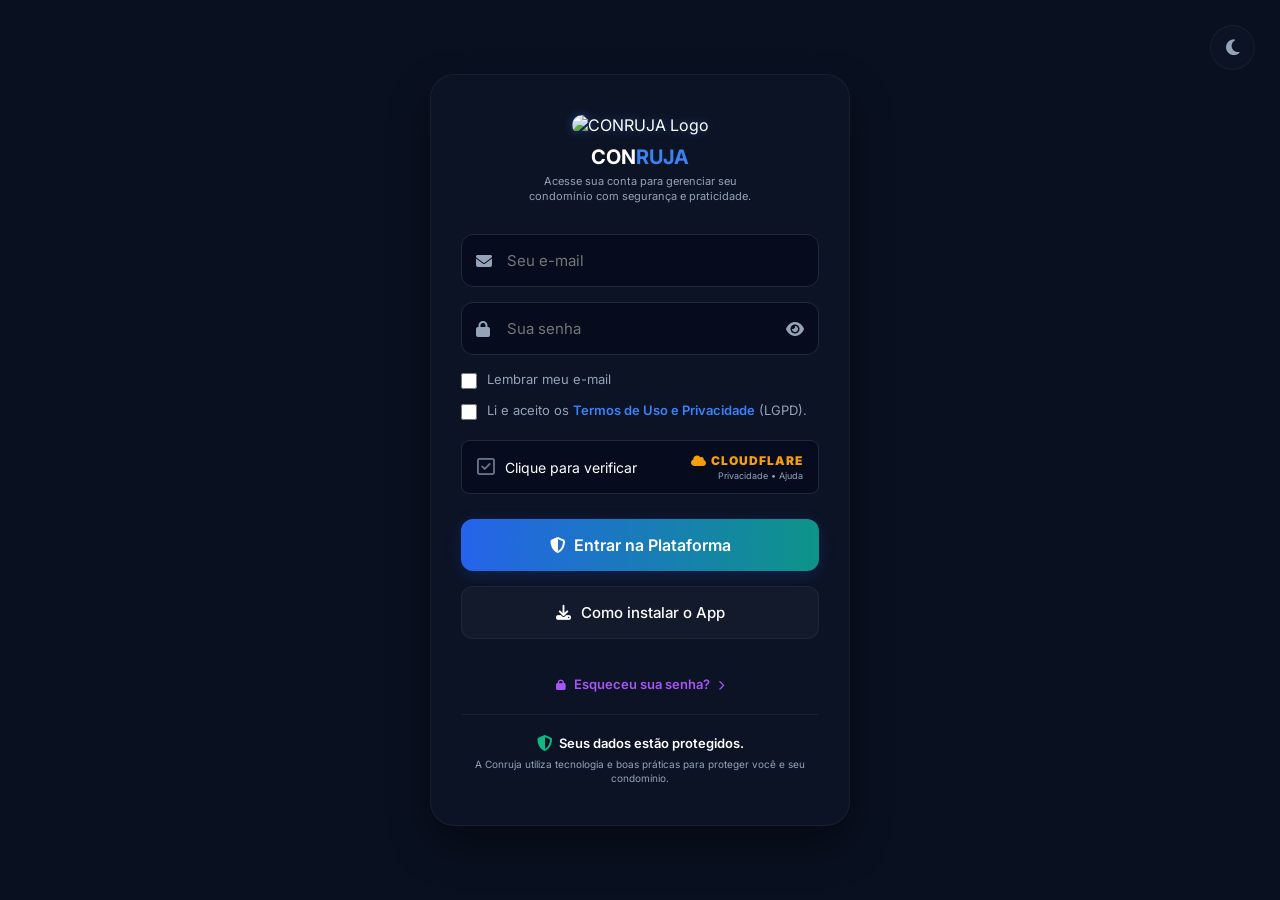
==== commit a67b280d: "Update index.html" ====
--- a/index.html
+++ b/index.html
@@ -3,7 +3,7 @@
 <head>
     <meta charset="UTF-8">
     <meta name="viewport" content="width=device-width, initial-scale=1.0">
-    <title>Condo Up</title> 
+    <title>CONRUJA</title> 
     <script src="js/auth.js"></script>
 
     <link rel="manifest" href="manifest.json?v=2">
@@ -16,7 +16,7 @@
     <script src="https://unpkg.com/html5-qrcode" type="text/javascript"></script>
     <link rel="stylesheet" href="https://cdnjs.cloudflare.com/ajax/libs/font-awesome/6.4.0/css/all.min.css">
     
-    <link rel="stylesheet" href="css/style.css?v=2">
+    <link rel="stylesheet" href="css/style.css?v=6">
     <link rel="stylesheet" href="css/transportadoras.css">
     
     <link rel="icon" href="/img/icon-192.png.png" type="image/png">
@@ -114,7 +114,7 @@
 <div class="sidebar">
     <div class="logo">
         <img src="img/icon-512.png.png" alt="Logo Portaria" style="width: 120px; height: 120px; border-radius: 24px; object-fit: cover; margin: auto; display: block; box-shadow: 0 4px 15px rgba(0,0,0,0.15); transition: transform 0.3s;" onmouseover="this.style.transform='scale(1.05)'" onmouseout="this.style.transform='scale(1)'">
-        <h2 style="margin-top: 15px; font-size: 20px; font-weight: 600; letter-spacing: 1px; color: #f8fafc;">CONDO UP</h2>
+        <h2 style="margin-top: 15px; font-size: 20px; font-weight: 600; letter-spacing: 1px; color: #f8fafc;">CONRUJA</h2>
     </div>
 
     <div class="menu">
@@ -148,7 +148,7 @@
 
         <div id="secao-master-saas" style="display: none;">
             <div style="font-size: 11px; font-weight: 800; color: #38bdf8; text-transform: uppercase; letter-spacing: 1.5px; padding: 25px 15px 10px 15px; border-top: 1px dashed rgba(255,255,255,0.1); margin-top: 15px; display: flex; align-items: center; gap: 8px;">
-                <i class="fa-solid fa-gem" style="font-size: 13px;"></i> Master CondoUp
+                <i class="fa-solid fa-gem" style="font-size: 13px;"></i> Master CONRUJA
             </div>
 
             <button class="gaveta-btn" onclick="toggleGaveta('gaveta-condominios')">
@@ -171,7 +171,7 @@
                 <span><i class="fa-solid fa-file-signature" style="width: 20px;"></i> Contratos</span>
             </button>
             <div id="gaveta-contratos" class="gaveta-conteudo">
-                <button onclick="alert('Gestão de Planos em breve')"><i class="fa-solid fa-layer-group" style="width: 15px;"></i> Planos e Limites</button>
+                <button onclick="trocarTela('contratos'); carregarContratosCRM();"><i class="fa-solid fa-layer-group"></i> Planos e Limites</button>
                 <button onclick="alert('Controle de Suspensão em breve')"><i class="fa-solid fa-ban" style="width: 15px;"></i> Suspensões</button>
             </div>
 
@@ -219,6 +219,10 @@
     </div>
 
     <div id="dashboard" class="tela ativa">
+    
+        <!-- ⚓ O BANNER PREMIUM SERÁ INJETADO AQUI -->
+        <div id="container-banner-vencimento"></div>
+
         <div class="dash-header" style="position: relative;">
             <div>
                 <h2 style="display: flex; align-items: center; flex-wrap: wrap; gap: 10px;">
@@ -520,62 +524,245 @@
     </div>
 
     <div id="moradores" class="tela">
-        <div class="box">
-            <div style="display: flex; justify-content: space-between; align-items: center; margin-bottom: 15px;">
-                <h2 style="display: flex; align-items: center; gap: 12px; color: #1e293b; margin: 0;">
-                    <span class="icone-premium-morador">
-                        <i class="fa-solid fa-user-plus"></i>
-                    </span> 
-                    Cadastro de Moradores
-                </h2>
+        
+        <!-- HEADER COM CARDS DE AÇÃO (Conforme a imagem) -->
+        <div style="display: grid; grid-template-columns: repeat(auto-fit, minmax(250px, 1fr)); gap: 15px; margin-bottom: 25px;">
+            
+            <!-- Botão 1: Criar Conta Manual -->
+            <div onclick="abrirModalCadastroManual()" style="background: white; border: 1px solid #e2e8f0; border-radius: 12px; padding: 15px; display: flex; align-items: center; gap: 15px; cursor: pointer; transition: 0.2s; box-shadow: 0 2px 4px rgba(0,0,0,0.02);" onmouseover="this.style.borderColor='#10b981'; this.style.transform='translateY(-2px)'" onmouseout="this.style.borderColor='#e2e8f0'; this.style.transform='translateY(0)'">
+                <div style="background: #ecfdf5; color: #10b981; width: 45px; height: 45px; border-radius: 10px; display: flex; align-items: center; justify-content: center; font-size: 20px;"><i class="fa-solid fa-user-plus"></i></div>
+                <div>
+                    <h3 style="margin: 0; color: #1e293b; font-size: 15px;">Criar Conta</h3>
+                    <p style="margin: 2px 0 0 0; color: #64748b; font-size: 12px;">Cadastrar morador manualmente</p>
+                </div>
+            </div>
+
+            <!-- Botão 2: Link de Convite -->
+            <div onclick="gerarQrCodeConvite(localStorage.getItem('condominioId'))" style="background: white; border: 1px solid #e2e8f0; border-radius: 12px; padding: 15px; display: flex; align-items: center; gap: 15px; cursor: pointer; transition: 0.2s; box-shadow: 0 2px 4px rgba(0,0,0,0.02);" onmouseover="this.style.borderColor='#8b5cf6'; this.style.transform='translateY(-2px)'" onmouseout="this.style.borderColor='#e2e8f0'; this.style.transform='translateY(0)'">
+                <div style="background: #f5f3ff; color: #8b5cf6; width: 45px; height: 45px; border-radius: 10px; display: flex; align-items: center; justify-content: center; font-size: 20px;"><i class="fa-solid fa-qrcode"></i></div>
+                <div>
+                    <h3 style="margin: 0; color: #1e293b; font-size: 15px;">Link de Convite</h3>
+                    <p style="margin: 2px 0 0 0; color: #64748b; font-size: 12px;">Gerar link para auto cadastro</p>
+                </div>
+            </div>
+
+            <!-- Botão 3: Pendentes -->
+            <div onclick="abrirModalAprovacao()" style="position: relative; background: white; border: 1px solid #e2e8f0; border-radius: 12px; padding: 15px; display: flex; align-items: center; gap: 15px; cursor: pointer; transition: 0.2s; box-shadow: 0 2px 4px rgba(0,0,0,0.02);" onmouseover="this.style.borderColor='#3b82f6'; this.style.transform='translateY(-2px)'" onmouseout="this.style.borderColor='#e2e8f0'; this.style.transform='translateY(0)'">
+                <span id="badge-pendentes" class="badge-pulse" style="display: none; position: absolute; top: -5px; right: -5px; background: #ef4444; color: white; font-size: 11px; padding: 3px 8px; border-radius: 50%; font-weight: 800; border: 2px solid white;">0</span>
+                <div style="background: #eff6ff; color: #3b82f6; width: 45px; height: 45px; border-radius: 10px; display: flex; align-items: center; justify-content: center; font-size: 20px;"><i class="fa-solid fa-user-clock"></i></div>
+                <div>
+                    <h3 style="margin: 0; color: #1e293b; font-size: 15px;">Pendentes</h3>
+                    <p style="margin: 2px 0 0 0; color: #64748b; font-size: 12px;">Aprovar cadastros pendentes</p>
+                </div>
+            </div>
+
+        </div>
+
+        <!-- STATS CARDS -->
+        <div class="stats-grid" style="grid-template-columns: repeat(auto-fit, minmax(180px, 1fr)); margin-bottom: 20px;">
+            <div class="stat-card" style="border-bottom: 3px solid #3b82f6; padding: 15px; display: flex; align-items: center; justify-content: center; flex-direction: column; gap: 5px;">
+                <h3 id="stat-cadastrados" style="margin: 0; font-size: 28px; color: #0f172a;">0</h3>
+                <p style="margin: 0; font-size: 12px; color: #64748b; font-weight: bold; display: flex; align-items: center; gap: 5px;"><i class="fa-solid fa-users" style="color:#3b82f6;"></i> Cadastrados</p>
+            </div>
+            <div class="stat-card" style="border-bottom: 3px solid #f59e0b; padding: 15px; display: flex; align-items: center; justify-content: center; flex-direction: column; gap: 5px;">
+                <h3 id="stat-pendentes" style="margin: 0; font-size: 28px; color: #0f172a;">0</h3>
+                <p style="margin: 0; font-size: 12px; color: #64748b; font-weight: bold; display: flex; align-items: center; gap: 5px;"><i class="fa-solid fa-clock" style="color:#f59e0b;"></i> Pendentes</p>
+            </div>
+            <div class="stat-card" style="border-bottom: 3px solid #ef4444; padding: 15px; display: flex; align-items: center; justify-content: center; flex-direction: column; gap: 5px;">
+                <h3 id="stat-sem-cadastro" style="margin: 0; font-size: 28px; color: #0f172a;">0</h3>
+                <p style="margin: 0; font-size: 12px; color: #64748b; font-weight: bold; display: flex; align-items: center; gap: 5px;"><i class="fa-solid fa-user-xmark" style="color:#ef4444;"></i> Sem cadastro</p>
+            </div>
+            <div class="stat-card" style="border-bottom: 3px solid #10b981; padding: 15px; display: flex; align-items: center; justify-content: center; flex-direction: column; gap: 5px;">
+                <h3 id="stat-total-aptos" style="margin: 0; font-size: 28px; color: #0f172a;">0</h3>
+                <p style="margin: 0; font-size: 12px; color: #64748b; font-weight: bold; display: flex; align-items: center; gap: 5px;"><i class="fa-solid fa-building" style="color:#10b981;"></i> Total Aptos.</p>
+            </div>
+        </div>
+
+        <!-- GRID E SIDE PANEL -->
+        <div class="painel-grid-moradores">
+            
+            <!-- ESQUERDA: MAPA DE APARTAMENTOS -->
+            <div class="grid-container-apts">
                 
-                <div style="display: flex; gap: 10px;">
-                    <button onclick="gerarQrCodeConvite(localStorage.getItem('condominioId'))" style="background: #8b5cf6; color: white; border: none; padding: 8px 15px; border-radius: 6px; font-size: 13px; font-weight: bold; cursor: pointer; box-shadow: 0 2px 4px rgba(0,0,0,0.2); transition: 0.2s;">
-                        <i class="fa-solid fa-link"></i> Link de Convite
-                    </button>
-
-                    <button onclick="abrirModalAprovacao()" style="position: relative; background: #3b82f6; color: white; border: none; padding: 8px 15px; border-radius: 6px; font-size: 13px; font-weight: bold; cursor: pointer; box-shadow: 0 2px 4px rgba(0,0,0,0.2); transition: 0.2s;">
-                        <i class="fa-solid fa-user-clock"></i> Pendentes
-                        <span id="badge-pendentes" class="badge-pulse" style="display: none; position: absolute; top: -8px; right: -8px; background: #ef4444; color: white; font-size: 11px; padding: 3px 7px; border-radius: 50%; border: 2px solid #fff; font-weight: 800;">0</span>
-                    </button>
-                </div>
-            </div>
-            
-            <input id="nome" placeholder="Nome do Morador" style="margin-bottom: 15px;">
-            <input id="apto" placeholder="Apartamento (ex: 301)" style="margin-bottom: 15px;">
-            
-            <div id="container-telefones" style="display: flex; flex-direction: column; gap: 10px; margin-bottom: 15px;">
-                <div style="display: flex; gap: 10px; align-items: center;">
-                    <input class="telefone-input" type="tel" placeholder="WhatsApp / Telefone principal" style="flex: 1; width: 100%; margin: 0;">
-                    <button type="button" class="btn" onclick="adicionarCampoTelefone('container-telefones')" style="background: #10b981; margin: 0; padding: 0; width: 42px; height: 42px; flex: none; display: flex; align-items: center; justify-content: center; border-radius: 8px; font-size: 16px; transition: 0.2s;" title="Adicionar outro telefone">
-                        <i class="fa-solid fa-plus"></i>
-                    </button>
-                </div>
-            </div>
-
-            <input id="secretaria" placeholder="Secretária / Empregada" style="margin-bottom: 15px;">
-            <input id="visitantes" placeholder="Visitantes / Autorizados separados por vírgula" style="margin-bottom: 15px;">
-            <button class="btn" id="btnSalvarMorador" onclick="addMorador()">Cadastrar Morador</button>
-        </div>
-
-        <div class="box" style="background: rgba(59, 130, 246, 0.05);">
-            <h2 style="display: flex; align-items: center; gap: 12px; color: #1e293b; margin-bottom: 15px;">
-                <span class="icone-premium-predio">
-                    <i class="fa-solid fa-building-user"></i>
-                </span> 
-                Painel de Apartamentos
-            </h2>
-            <div class="filtro-container" style="align-items: center; gap: 10px;">
-                <div style="display: flex; flex: 2; align-items: center; background: #fff; border: 1px solid #cbd5e1; border-radius: 8px; padding: 0 10px; height: 44px;">
-                    <i class="fa-solid fa-magnifying-glass" style="color: #94a3b8; font-size: 16px;"></i>
-                    <input type="text" id="pesquisaMorador" placeholder="Buscar por nome ou apartamento..." onkeyup="pesquisarMoradores()" style="width: 100%; height: 100%; border: none; outline: none; background: transparent; color: #0f172a; font-size: 14px; padding-left: 10px; margin: 0;">
-                </div>
-                
-                <button class="btn" title="Baixar PDF" style="margin: 0; background: #fef2f2; color: #ef4444; border: 1px solid #fecaca; width: 44px; height: 44px; padding: 0; display: flex; align-items: center; justify-content: center; font-size: 20px; transition: 0.2s; border-radius: 8px; flex: none;" onmouseover="this.style.background='#fee2e2'" onmouseout="this.style.background='#fef2f2'" onclick="gerarRelatorioMoradores()">
-                    <i class="fa-solid fa-file-pdf"></i>
-                </button>
-            </div>
-            <div id="listaMoradores"></div>
+                <!-- Barra de Filtro Completa -->
+                <div style="display: flex; gap: 15px; margin-bottom: 20px; background: white; padding: 10px; border-radius: 10px; border: 1px solid #e2e8f0; align-items: center; flex-wrap: wrap;">
+                    
+                    <!-- LUPA CORRIGIDA E CENTRALIZADA -->
+                    <div style="flex: 2; min-width: 250px; position: relative; display: flex; align-items: center;">
+                        <i class="fa-solid fa-magnifying-glass" style="position: absolute; left: 15px; color: #94a3b8;"></i>
+                        <input type="text" id="pesquisaMatriz" onkeyup="atualizarMatrizDeApartamentos()" placeholder="Buscar por apartamento ou nome do morador..." style="width: 100%; padding: 10px 10px 10px 40px; border-radius: 8px; border: 1px solid #cbd5e1; outline: none; font-size: 13px; background: #f8fafc; margin: 0;">
+                    </div>
+                    
+                    <div style="display: flex; gap: 10px; flex: 1; min-width: 250px;">
+                        <select id="filtroBlocoMatriz" onchange="atualizarMatrizDeApartamentos()" style="flex: 1; padding: 10px; border-radius: 8px; border: 1px solid #cbd5e1; outline: none; font-size: 13px; color: #475569; background: white; cursor: pointer; margin: 0;">
+                            <option value="todos">Bloco: Todos</option>
+                            <option value="A">Bloco A</option>
+                            <option value="B">Bloco B</option>
+                            <option value="C">Bloco C</option>
+                        </select>
+                        
+                        <!-- FILTRO VERMELHO ADICIONADO -->
+                        <select id="filtroStatusMatriz" onchange="atualizarMatrizDeApartamentos()" style="flex: 1; padding: 10px; border-radius: 8px; border: 1px solid #cbd5e1; outline: none; font-size: 13px; color: #475569; background: white; cursor: pointer; margin: 0;">
+                            <option value="todos">Filtros: Todos</option>
+                            <option value="verde">🟢 Cadastrados</option>
+                            <option value="amarelo">🟡 Pendentes</option>
+                            <option value="vermelho">🔴 Sem cadastro</option>
+                        </select>
+                    </div>
+                </div>
+
+                <!-- Legenda de Cores -->
+                <div style="display: flex; gap: 15px; font-size: 12px; color: #64748b; padding-bottom: 15px; border-bottom: 1px solid #e2e8f0;">
+                    <span style="display: flex; align-items: center; gap: 5px;"><div class="status-dot bg-verde" style="position: static;"></div> Cadastrado</span>
+                    <span style="display: flex; align-items: center; gap: 5px;"><div class="status-dot bg-amarelo" style="position: static;"></div> Convite enviado</span>
+                    <span style="display: flex; align-items: center; gap: 5px;"><div class="status-dot bg-vermelho" style="position: static;"></div> Sem cadastro</span>
+                    <span style="display: flex; align-items: center; gap: 5px;"><div class="status-dot bg-cinza" style="position: static;"></div> Inativo</span>
+                </div>
+
+                <!-- 🟦 A MATRIZ DE CARDS -->
+                <div class="matriz-aptos" id="container-matriz-aptos">
+                    <!-- O JS VAI PREENCHER AQUI -->
+                </div>
+            </div>
+
+            <!-- DIREITA: SIDE PANEL DETALHADO -->
+            <div class="side-panel-apto" id="side-panel-apto">
+                <div class="sp-header">
+                    <h2>Apto <span id="sp-numero-apto">--</span></h2>
+                    <span style="background: #dcfce7; color: #166534; padding: 4px 8px; border-radius: 6px; font-size: 10px; font-weight: bold;">ATIVO</span>
+                    <button class="sp-btn-fechar" onclick="fecharSidePanelApto()"><i class="fa-solid fa-xmark"></i></button>
+                </div>
+
+                <div class="sp-morador-principal">
+                    <!-- Preenchido via JS -->
+                </div>
+
+                <!-- Menus Sanfona do Apartamento -->
+                <div class="sp-menu-item" onclick="abrirDetalheSanfona('moradores')" style="cursor: pointer;">
+                    <div class="sp-menu-item-left">
+                        <i class="fa-solid fa-users" style="color: #64748b;"></i>
+                        <div>Moradores<br><span id="qtd-sanfona-moradores" style="font-size: 11px; font-weight: normal; color: #94a3b8;">-</span></div>
+                    </div>
+                    <i id="icone-sanfona-moradores" class="fa-solid fa-chevron-right" style="color: #cbd5e1; transition: 0.3s;"></i>
+                </div>
+                <!-- Conteúdo Oculto: Moradores -->
+                <div id="sanfona-moradores" style="display: none; padding: 12px; background: #f8fafc; border: 1px solid #e2e8f0; border-radius: 8px; margin-bottom: 12px; font-size: 12px; color: #475569;"></div>
+
+                <div class="sp-menu-item" onclick="abrirDetalheSanfona('veiculos')" style="cursor: pointer;">
+                    <div class="sp-menu-item-left">
+                        <i class="fa-solid fa-car" style="color: #64748b;"></i>
+                        <div>Veículos<br><span id="qtd-sanfona-veiculos" style="font-size: 11px; font-weight: normal; color: #94a3b8;">-</span></div>
+                    </div>
+                    <i id="icone-sanfona-veiculos" class="fa-solid fa-chevron-right" style="color: #cbd5e1; transition: 0.3s;"></i>
+                </div>
+                <!-- Conteúdo Oculto: Veículos -->
+                <div id="sanfona-veiculos" style="display: none; padding: 12px; background: #f8fafc; border: 1px solid #e2e8f0; border-radius: 8px; margin-bottom: 12px; font-size: 12px; color: #475569;"></div>
+
+                <div class="sp-menu-item" onclick="abrirDetalheSanfona('encomendas')" style="cursor: pointer;">
+                    <div class="sp-menu-item-left">
+                        <!-- Ícone com a Notificação -->
+                        <div style="position: relative;">
+                            <i class="fa-solid fa-box" style="color: #64748b; font-size: 16px;"></i>
+                            <span id="badge-sanfona-encomendas" style="display: none; position: absolute; top: -8px; right: -12px; background: #ef4444; color: white; font-size: 9px; padding: 2px 5px; border-radius: 50%; font-weight: bold; border: 1px solid white;">0</span>
+                        </div>
+                        <div>Encomendas / Delivery<br><span id="qtd-sanfona-encomendas" style="font-size: 11px; font-weight: normal; color: #94a3b8;">-</span></div>
+                    </div>
+                    <i id="icone-sanfona-encomendas" class="fa-solid fa-chevron-right" style="color: #cbd5e1; transition: 0.3s;"></i>
+                </div>
+                <!-- Conteúdo Oculto: Encomendas / Delivery -->
+                <div id="sanfona-encomendas" style="display: none; padding: 12px; background: #f8fafc; border: 1px solid #e2e8f0; border-radius: 8px; margin-bottom: 12px; font-size: 12px; color: #475569;"></div>
+
+                <!-- Botões de Ação Rápida -->
+                <h4 style="margin: 20px 0 10px 0; color: #0f172a; font-size: 14px;">Ações Rápidas</h4>
+                <div class="sp-acoes-rapidas">
+                    <!-- Preenchido via JS -->
+                </div>
+            </div>
+
+        </div>
+    </div>
+
+    <!-- ========================================== -->
+    <!-- MODAL DE CADASTRO MANUAL (FULL DARK)       -->
+    <!-- ========================================== -->
+    <div id="modalCadastroManual" class="modal-overlay" style="display: none; align-items: center; justify-content: center; z-index: 10000; background: rgba(15, 23, 42, 0.85); backdrop-filter: blur(4px); position: fixed; top: 0; left: 0; width: 100vw; height: 100vh;">
+        
+        <div style="background: #0f172a; width: 100%; max-width: 500px; border-radius: 24px; padding: 35px 25px; box-shadow: 0 20px 40px rgba(0, 0, 0, 0.4); border: 1px solid rgba(255, 255, 255, 0.05); position: relative; max-height: 90vh; overflow-y: auto; text-align: left; color: white;">
+            
+            <button onclick="fecharModalCadastroManual()" style="position: absolute; right: 20px; top: 20px; background: rgba(255,255,255,0.1); border: none; font-size: 16px; cursor: pointer; color: #94a3b8; width: 35px; height: 35px; border-radius: 50%; display: flex; align-items: center; justify-content: center; transition: 0.2s;" onmouseover="this.style.background='rgba(255,255,255,0.2)'" onmouseout="this.style.background='rgba(255,255,255,0.1)'"><i class="fa-solid fa-xmark"></i></button>
+
+            <div style="text-align: center; margin-bottom: 25px;">
+                <h2 style="font-size: 22px; font-weight: 700; color: #f8fafc;">Cadastro de Morador</h2>
+                <p style="font-size: 13px; color: #94a3b8; margin-top: 5px;">Preencha os dados completos para o acesso.</p>
+            </div>
+
+            <div style="margin-bottom: 15px;">
+                <label style="display: block; font-size: 13px; font-weight: 600; color: #cbd5e1; margin-bottom: 6px;">Nome Completo (Responsável)</label>
+                <input type="text" id="manual-nome" placeholder="Ex: Carlos Andrade" style="width: 100%; background: #020617; border: 1px solid #1e293b; color: #f8fafc; padding: 12px 14px; border-radius: 10px; font-size: 14px; outline: none; box-sizing: border-box;">
+            </div>
+
+            <div style="display: grid; grid-template-columns: 1fr 1fr; gap: 15px; margin-bottom: 15px;">
+                <div>
+                    <label style="display: block; font-size: 13px; font-weight: 600; color: #cbd5e1; margin-bottom: 6px;">E-mail Pessoal</label>
+                    <input type="email" id="manual-email" placeholder="seuemail@gmail.com" style="width: 100%; background: #020617; border: 1px solid #1e293b; color: #f8fafc; padding: 12px 14px; border-radius: 10px; font-size: 14px; outline: none; box-sizing: border-box;">
+                </div>
+                <div>
+                    <label style="display: block; font-size: 13px; font-weight: 600; color: #cbd5e1; margin-bottom: 6px;">Criar Senha</label>
+                    <input type="password" id="manual-senha" placeholder="Mín. 6 caracteres" style="width: 100%; background: #020617; border: 1px solid #1e293b; color: #f8fafc; padding: 12px 14px; border-radius: 10px; font-size: 14px; outline: none; box-sizing: border-box;">
+                </div>
+            </div>
+
+            <div style="display: grid; grid-template-columns: 1fr 1fr; gap: 15px; margin-bottom: 15px;">
+                <div>
+                    <label style="display: block; font-size: 13px; font-weight: 600; color: #cbd5e1; margin-bottom: 6px;">Bloco / Torre <span style="color: #64748b; font-weight: normal; font-size: 11px;">(Opcional)</span></label>
+                    <input type="text" id="manual-bloco" placeholder="Ex: B" style="width: 100%; background: #020617; border: 1px solid #1e293b; color: #f8fafc; padding: 12px 14px; border-radius: 10px; font-size: 14px; outline: none; box-sizing: border-box;">
+                </div>
+                <div>
+                    <label style="display: block; font-size: 13px; font-weight: 600; color: #cbd5e1; margin-bottom: 6px;">Apartamento</label>
+                    <input type="number" id="manual-apto" placeholder="Ex: 301" style="width: 100%; background: #020617; border: 1px solid #1e293b; color: #f8fafc; padding: 12px 14px; border-radius: 10px; font-size: 14px; outline: none; box-sizing: border-box;">
+                </div>
+            </div>
+
+            <div style="margin-bottom: 15px;">
+                <label style="display: block; font-size: 13px; font-weight: 600; color: #cbd5e1; margin-bottom: 6px;">WhatsApp / Telefone <span style="color: #64748b; font-weight: normal; font-size: 11px;">(Opcional)</span></label>
+                <div id="modal-container-telefones" style="display: flex; flex-direction: column; gap: 8px;">
+                    <div style="display: flex; gap: 8px; align-items: center;">
+                        <input type="tel" class="modal-telefone-input" placeholder="(00) 00000-0000" style="flex: 1; background: #020617; border: 1px solid #1e293b; color: #f8fafc; padding: 12px 14px; border-radius: 10px; font-size: 14px; outline: none; box-sizing: border-box; margin: 0;">
+                        <button type="button" onclick="adicionarTelefoneModal()" style="width: 42px; height: 42px; border-radius: 8px; border: none; background: #10b981; color: white; font-size: 16px; cursor: pointer; flex: none; transition: 0.2s;"><i class="fa-solid fa-plus"></i></button>
+                    </div>
+                </div>
+            </div>
+
+            <div style="margin-bottom: 15px;">
+                <label style="display: block; font-size: 13px; font-weight: 600; color: #cbd5e1; margin-bottom: 6px;">Veículos da Unidade</label>
+                <div id="modal-container-veiculos" style="display: flex; flex-direction: column; gap: 8px;">
+                    <div style="display: flex; gap: 8px; align-items: center;">
+                        <input type="text" class="modal-vei-placa" placeholder="Placa" oninput="mascararPlacaModal(this)" maxlength="8" style="width: 100px; text-transform: uppercase; font-weight: bold; text-align: center; background: #020617; border: 1px solid #1e293b; color: #f8fafc; padding: 12px 8px; border-radius: 10px; font-size: 14px; outline: none; box-sizing: border-box; margin: 0;">
+                        <input type="text" class="modal-vei-modelo" placeholder="Modelo" style="flex: 1; background: #020617; border: 1px solid #1e293b; color: #f8fafc; padding: 12px 8px; border-radius: 10px; font-size: 14px; outline: none; box-sizing: border-box; margin: 0;">
+                        <input type="text" class="modal-vei-cor" placeholder="Cor" style="width: 80px; background: #020617; border: 1px solid #1e293b; color: #f8fafc; padding: 12px 8px; border-radius: 10px; font-size: 14px; outline: none; box-sizing: border-box; margin: 0;">
+                        <button type="button" onclick="adicionarVeiculoModal()" style="width: 42px; height: 42px; border-radius: 8px; border: none; background: #10b981; color: white; font-size: 16px; cursor: pointer; flex: none; transition: 0.2s;"><i class="fa-solid fa-plus"></i></button>
+                    </div>
+                </div>
+            </div>
+
+            <div style="margin-bottom: 15px;">
+                <label style="display: block; font-size: 13px; font-weight: 600; color: #cbd5e1; margin-bottom: 6px;">Secretária / Empregada <span style="color: #64748b; font-weight: normal; font-size: 11px;">(Opcional)</span></label>
+                <input type="text" id="manual-secretaria" placeholder="Ex: Joana da Silva" style="width: 100%; background: #020617; border: 1px solid #1e293b; color: #f8fafc; padding: 12px 14px; border-radius: 10px; font-size: 14px; outline: none; box-sizing: border-box;">
+            </div>
+
+            <div style="margin-bottom: 15px;">
+                <label style="display: block; font-size: 13px; font-weight: 600; color: #cbd5e1; margin-bottom: 6px;">Familiares <span style="color: #64748b; font-weight: normal; font-size: 11px;">(Opcional)</span></label>
+                <textarea id="manual-familiares" rows="2" placeholder="Ex: Maria (Esposa), Lucas (Filho)..." style="width: 100%; background: #020617; border: 1px solid #1e293b; color: #f8fafc; padding: 12px 14px; border-radius: 10px; font-size: 14px; outline: none; box-sizing: border-box; resize: vertical;"></textarea>
+            </div>
+
+            <div style="margin-bottom: 15px;">
+                <label style="display: block; font-size: 13px; font-weight: 600; color: #cbd5e1; margin-bottom: 6px;">Visitantes / Autorizados <span style="color: #64748b; font-weight: normal; font-size: 11px;">(Opcional)</span></label>
+                <textarea id="manual-visitantes" rows="2" placeholder="Ex: Ana (Sogra), Pedro (Pintor)..." style="width: 100%; background: #020617; border: 1px solid #1e293b; color: #f8fafc; padding: 12px 14px; border-radius: 10px; font-size: 14px; outline: none; box-sizing: border-box; resize: vertical;"></textarea>
+            </div>
+
+            <button id="btnSalvarManualFull" onclick="salvarMoradorManualFull()" style="width: 100%; background: linear-gradient(90deg, #2563eb 0%, #0d9488 100%); color: white; border: none; padding: 16px; border-radius: 12px; font-size: 16px; font-weight: 600; cursor: pointer; box-shadow: 0 4px 15px rgba(37, 99, 235, 0.2); margin-top: 10px; transition: 0.3s;">
+                <i class="fa-solid fa-rocket"></i> Enviar Cadastro
+            </button>
         </div>
     </div>
 
@@ -1099,12 +1286,13 @@
                 <div>
                     <label style="font-size: 12px; font-weight: bold; color: #475569; margin-bottom: 5px; display: block;">Cargo / Perfil</label>
                     <select id="admFuncCargo" style="width: 100%; margin: 0; padding: 12px; border-radius: 8px; border: 1px solid #cbd5e1; background: white;">
-                        <option value="" disabled selected>Selecione...</option>
-                        <option value="Síndico">Síndico</option>
-                        <option value="Administradora">Administradora</option>
-                        <option value="Porteiro">Porteiro</option>
-                        <option value="Zelador">Zelador</option>
-                    </select>
+    <option value="" disabled selected>Selecione...</option>
+    <option value="Síndico">Síndico</option>
+    <option value="Administradora">Administradora</option>
+    <option value="Porteiro">Porteiro</option>
+    <option value="Zelador">Zelador</option>
+    <option value="Gestor">Gestor tecnico</option>
+</select>
                 </div>
                 <div>
                     <label style="font-size: 12px; font-weight: bold; color: #475569; margin-bottom: 5px; display: block;">Vincular ao Condomínio</label>
@@ -1446,7 +1634,7 @@
     </div>
     <div id="ajuda" class="tela">
         <div class="box" style="max-width: 600px; margin: 0 auto; border-top: 4px solid #3b82f6;">
-            <h2 style="color: #1e293b; margin-bottom: 10px;"><i class="fa-solid fa-headset" style="color: #3b82f6;"></i> Suporte Condo Up</h2>
+            <h2 style="color: #1e293b; margin-bottom: 10px;"><i class="fa-solid fa-headset" style="color: #3b82f6;"></i> Suporte CONRUJA</h2>
             <p style="color: #64748b; margin-bottom: 25px; font-size: 14px;">Precisa de ajuda ou encontrou algum problema? Abra um chamado direto com a nossa equipe técnica (Evo Upi).</p>
 
             <form id="formSuporte">
@@ -1490,8 +1678,7 @@
             </div>
         </div>
     </div>
-
-    <!-- TELA MASTER: CONDOMINIOS (COM O NOVO LAYOUT DO BOTÃO AÇÕES) -->
+<!-- TELA MASTER: CONDOMINIOS (COM O NOVO LAYOUT DO BOTÃO AÇÕES) -->
     <div id="adm-condominios" class="tela">
         <div class="dash-header" style="margin-bottom: 20px;">
             <div>
@@ -1529,35 +1716,63 @@
             </h3>
             
             <div style="display: grid; grid-template-columns: repeat(auto-fit, minmax(200px, 1fr)); gap: 15px; margin-top: 20px;">
-    <div>
-        <label style="color: #475569; font-size: 12px; font-weight: bold; margin-bottom: 5px; display: block;">Nome do Condomínio</label>
-        <input type="text" id="novo-cond-nome" placeholder="Ex: Residencial Flores" style="width: 100%; margin-top: 0;">
-    </div>
-    <div>
-        <label style="color: #475569; font-size: 12px; font-weight: bold; margin-bottom: 5px; display: block;">ID Único (Sem espaços)</label>
-        <input type="text" id="novo-cond-id" placeholder="Ex: res_flores_001" style="width: 100%; margin-top: 0; font-family: monospace;">
-    </div>
-    <div>
-        <label style="color: #475569; font-size: 12px; font-weight: bold; margin-bottom: 5px; display: block;">Quantidade de Aptos</label>
-        <input type="number" id="novo-cond-aptos" placeholder="Ex: 80" style="width: 100%; margin-top: 0;">
-    </div>
-    <div>
-        <label style="color: #475569; font-size: 12px; font-weight: bold; margin-bottom: 5px; display: block;">Valor do Plano (R$)</label>
-        <input type="number" id="novo-cond-valor" placeholder="Ex: 890.00" style="width: 100%; margin-top: 0;">
-    </div>
-    <div>
-        <label style="color: #475569; font-size: 12px; font-weight: bold; margin-bottom: 5px; display: block;">Período do Contrato</label>
-        <select id="novo-cond-periodo" style="width: 100%; padding: 10px; border-radius: 8px; border: 1px solid #cbd5e1; background: white;">
-            <option value="12">1 Ano (12 Meses)</option>
-            <option value="24">2 Anos (24 Meses)</option>
-            <option value="36">3 Anos (36 Meses)</option>
-        </select>
-    </div>
-    <div>
-        <label style="color: #475569; font-size: 12px; font-weight: bold; margin-bottom: 5px; display: block;">Logo do Sistema (Opcional)</label>
-        <input type="file" id="novo-cond-logo" accept="image/*" style="width: 100%; font-size: 12px;">
-    </div>
-</div>
+                <!-- Dados Básicos -->
+                <div>
+                    <label style="color: #475569; font-size: 12px; font-weight: bold; margin-bottom: 5px; display: block;">Nome do Condomínio</label>
+                    <input type="text" id="novo-cond-nome" placeholder="Ex: Residencial Flores" style="width: 100%; margin-top: 0;">
+                </div>
+                <div>
+                    <label style="color: #475569; font-size: 12px; font-weight: bold; margin-bottom: 5px; display: block;">ID Único (Sem espaços)</label>
+                    <input type="text" id="novo-cond-id" placeholder="Ex: res_flores_001" style="width: 100%; margin-top: 0; font-family: monospace;">
+                </div>
+                
+                <!-- 🚀 NOVOS CAMPOS PARA O ASAAS -->
+                <div>
+                    <label style="color: #475569; font-size: 12px; font-weight: bold; margin-bottom: 5px; display: block;">CNPJ do Condomínio</label>
+                    <input type="text" id="novo-cond-cnpj" placeholder="00.000.000/0001-00" oninput="mascararCpf(this)" maxlength="18" style="width: 100%; margin-top: 0;">
+                </div>
+                <div>
+                    <label style="color: #475569; font-size: 12px; font-weight: bold; margin-bottom: 5px; display: block;">E-mail do Síndico / Financeiro</label>
+                    <input type="email" id="novo-cond-email" placeholder="sindico@email.com" style="width: 100%; margin-top: 0;">
+                </div>
+                
+                <div>
+                    <label style="color: #10b981; font-size: 12px; font-weight: bold; margin-bottom: 5px; display: block;"><i class="fa-brands fa-whatsapp"></i> WhatsApp (Cobrança Asaas)</label>
+                    <input type="text" id="novo-cond-telefone" placeholder="(00) 00000-0000" oninput="let v=this.value.replace(/\D/g,'');v=v.replace(/^(\d{2})(\d)/g,'($1) $2');v=v.replace(/(\d)(\d{4})$/,'$1-$2');this.value=v.substring(0,15);" style="width: 100%; margin-top: 0; border: 1px solid #10b981; background: #ecfdf5;">
+                </div>
+
+                <!-- Dados do Plano / Assinatura -->
+                <div>
+                    <label style="color: #475569; font-size: 12px; font-weight: bold; margin-bottom: 5px; display: block;">Quantidade de Aptos</label>
+                    <input type="number" id="novo-cond-aptos" placeholder="Ex: 80" style="width: 100%; margin-top: 0;">
+                </div>
+                <div>
+                    <label style="color: #475569; font-size: 12px; font-weight: bold; margin-bottom: 5px; display: block;">Valor do Plano (R$)</label>
+                    <input type="number" id="novo-cond-valor" placeholder="Ex: 890.00" style="width: 100%; margin-top: 0;">
+                </div>
+                <div>
+                    <label style="color: #475569; font-size: 12px; font-weight: bold; margin-bottom: 5px; display: block;">Dia do Vencimento</label>
+                    <select id="novo-cond-vencimento" style="width: 100%; padding: 10px; border-radius: 8px; border: 1px solid #cbd5e1; background: white;">
+                        <option value="5">Dia 05</option>
+                        <option value="10">Dia 10</option>
+                        <option value="15">Dia 15</option>
+                        <option value="20">Dia 20</option>
+                        <option value="25">Dia 25</option>
+                    </select>
+                </div>
+                <div>
+                    <label style="color: #475569; font-size: 12px; font-weight: bold; margin-bottom: 5px; display: block;">Período do Contrato</label>
+                    <select id="novo-cond-periodo" style="width: 100%; padding: 10px; border-radius: 8px; border: 1px solid #cbd5e1; background: white;">
+                        <option value="12">1 Ano (12 Meses)</option>
+                        <option value="24">2 Anos (24 Meses)</option>
+                        <option value="36">3 Anos (36 Meses)</option>
+                    </select>
+                </div>
+                <div>
+                    <label style="color: #475569; font-size: 12px; font-weight: bold; margin-bottom: 5px; display: block;">Logo do Sistema (Opcional)</label>
+                    <input type="file" id="novo-cond-logo" accept="image/*" style="width: 100%; font-size: 12px;">
+                </div>
+            </div>
 
             <button onclick="salvarNovoCondominioSaaS()" class="btn" style="background: #38bdf8; margin-top: 20px; width: 100%; max-width: 250px;">
                 <i class="fa-solid fa-check"></i> Salvar Condomínio
@@ -1585,9 +1800,175 @@
             </div>
         </div>
     </div>
-
+    
+    <!-- ========================================== -->
+    <!-- TELA DE CONTRATOS E ASSINATURAS (MINI-CRM) -->
+    <!-- ========================================== -->
+    <div id="contratos" class="tela">
+        <div class="dash-header" style="margin-bottom: 20px;">
+            <div>
+                <h2><i class="fa-solid fa-file-signature" style="color: #8b5cf6; margin-right: 10px;"></i>Gestão de Contratos</h2>
+                <p style="color: #64748b; font-weight: 600; margin-top: 5px;">Controle de assinaturas, mensalidades e status no Asaas.</p>
+            </div>
+            <button class="btn" style="background: #8b5cf6; height: 45px; margin: 0;" onclick="trocarTela('adm-condominios'); document.getElementById('box-cad-condominio').style.display='block';">
+    <i class="fa-solid fa-plus"></i> Novo Cliente
+</button>
+        </div>
+
+        <!-- 🔍 Filtros Inteligentes -->
+        <div class="box" style="padding: 15px; display: flex; gap: 10px; flex-wrap: wrap; background: #f8fafc; border: 1px solid #e2e8f0; margin-bottom: 20px;">
+            <button class="btn" style="margin: 0; background: #3b82f6; flex: 1; min-width: 100px;" onclick="filtrarContratosSaaS('todos')"><i class="fa-solid fa-list"></i> Todos</button>
+            <button class="btn" style="margin: 0; background: #10b981; flex: 1; min-width: 100px;" onclick="filtrarContratosSaaS('ativos')"><i class="fa-solid fa-check"></i> Ativos</button>
+            <button class="btn" style="margin: 0; background: #f59e0b; flex: 1; min-width: 100px;" onclick="filtrarContratosSaaS('vencidos')"><i class="fa-solid fa-clock"></i> Vencidos</button>
+            <button class="btn" style="margin: 0; background: #ef4444; flex: 1; min-width: 100px;" onclick="filtrarContratosSaaS('atraso')"><i class="fa-solid fa-triangle-exclamation"></i> Em Atraso</button>
+            <button class="btn" style="margin: 0; background: #1e293b; flex: 1; min-width: 100px;" onclick="filtrarContratosSaaS('suspensos')"><i class="fa-solid fa-lock"></i> Bloqueados</button>
+        </div>
+
+        <!-- 📋 Lista de Contratos -->
+        <div class="box" style="padding: 0; overflow: hidden; border: 1px solid #e2e8f0;">
+            <div style="overflow-x: auto;">
+                <table style="width: 100%; border-collapse: collapse; text-align: left;">
+                    <thead>
+                        <tr style="background: #f1f5f9; color: #475569; font-size: 12px; text-transform: uppercase;">
+                            <th style="padding: 15px 20px;">Condomínio</th>
+                            <th style="padding: 15px 20px;">Plano</th>
+                            <th style="padding: 15px 20px;">Valor (Mensal)</th>
+                            <th style="padding: 15px 20px;">Próx. Vencimento</th>
+                            <th style="padding: 15px 20px;">Status</th>
+                        </tr>
+                    </thead>
+                    <tbody id="lista-contratos-crm" style="font-size: 14px;">
+    <tr><td colspan="5" style="text-align: center; padding: 30px; color: #94a3b8;"><i class="fa-solid fa-spinner fa-spin"></i> Carregando contratos do banco...</td></tr>
+</tbody>
+                </table>
+            </div>
+        </div>
+    </div>
 </div> 
-
+<!-- 🚨 IMPORTANTE: Essa DIV fecha o CONTENT e tudo volta ao normal! -->
+ <!-- ========================================== -->
+<!-- 🛑 TELA DE CHECKOUT INTERNO / INADIMPLÊNCIA -->
+<!-- ========================================== -->
+<div id="tela-bloqueio-inadimplente" style="display: none; position: fixed; top: 0; left: 0; width: 100%; height: 100%; background: rgba(15, 23, 42, 0.9); z-index: 99999; justify-content: center; align-items: center; flex-direction: column; padding: 20px; backdrop-filter: blur(4px);">
+    
+    <div style="background: #fff; border-radius: 16px; box-shadow: 0 20px 40px rgba(0,0,0,0.5); width: 100%; max-width: 850px; display: flex; overflow: hidden; border: 1px solid #334155; flex-wrap: wrap; position: relative;">
+        
+        <!-- Botão de Fechar -->
+        <button onclick="document.getElementById('tela-bloqueio-inadimplente').style.display='none'" style="position: absolute; right: 15px; top: 15px; background: rgba(15, 23, 42, 0.05); border: none; font-size: 16px; cursor: pointer; color: #64748b; width: 35px; height: 35px; border-radius: 50%; display: flex; align-items: center; justify-content: center; transition: 0.2s; z-index: 10;" onmouseover="this.style.background='rgba(15, 23, 42, 0.1)'" onmouseout="this.style.background='rgba(15, 23, 42, 0.05)'">
+            <i class="fa-solid fa-xmark"></i>
+        </button>
+
+        <!-- Lado Esquerdo -->
+        <div style="background: #1e293b; color: white; padding: 40px; width: 40%; display: flex; flex-direction: column; justify-content: center; min-width: 300px;">
+            <div style="font-size: 50px; margin-bottom: 20px;">💳</div>
+            <h2 style="font-size: 24px; margin-bottom: 10px; color: #f8fafc;">Central de Pagamento</h2>
+            <p id="texto-motivo-bloqueio" style="color: #94a3b8; font-size: 14px; line-height: 1.6; margin-bottom: 30px;">
+                Efetue o pagamento da sua fatura pendente para evitar a suspensão do sistema.
+            </p>
+            <div style="background: rgba(255,255,255,0.05); padding: 20px; border-radius: 12px; border: 1px solid rgba(255,255,255,0.1);">
+                <p style="color: #94a3b8; font-size: 12px; text-transform: uppercase; margin-bottom: 5px;">Total a pagar</p>
+                <h3 id="checkout-valor" style="font-size: 28px; color: #10b981; margin-bottom: 15px;">Calculando...</h3>
+                <button onclick="location.reload()" style="background: transparent; color: #38bdf8; border: 1px solid #38bdf8; padding: 12px; width: 100%; border-radius: 8px; cursor: pointer; font-weight: bold; transition: 0.2s;">
+                    🔄 Já paguei (Atualizar Tela)
+                </button>
+            </div>
+        </div>
+
+        <!-- Lado Direito -->
+        <div style="padding: 40px; width: 60%; background: #ffffff; min-width: 350px;">
+            <h3 style="color: #0f172a; margin-bottom: 20px; font-size: 18px; display: flex; align-items: center; gap: 8px;">
+                <i class="fa-solid fa-wallet" style="color: #3b82f6;"></i> Escolha como pagar:
+            </h3>
+
+            <!-- Abas -->
+            <div style="display: flex; gap: 10px; margin-bottom: 25px;">
+                <button id="tab-pix" onclick="mudarAbaPagamentoInterno('pix')" style="flex: 1; padding: 12px; background: #ecfdf5; color: #10b981; border: 2px solid #10b981; border-radius: 8px; font-weight: bold; cursor: pointer; font-size: 15px; transition: 0.2s;">
+                    <i class="fa-brands fa-pix"></i> Pix (Na hora)
+                </button>
+                <button id="tab-boleto" onclick="mudarAbaPagamentoInterno('boleto')" style="flex: 1; padding: 12px; background: #f8fafc; color: #64748b; border: 2px solid #e2e8f0; border-radius: 8px; font-weight: bold; cursor: pointer; font-size: 15px; transition: 0.2s;">
+                    <i class="fa-solid fa-barcode"></i> Boleto
+                </button>
+            </div>
+
+            <!-- Conteúdo PIX -->
+            <div id="conteudo-pix-interno" style="display: block; text-align: center;">
+                <div style="background: #f8fafc; padding: 15px; border-radius: 12px; border: 1px dashed #cbd5e1; display: inline-block; margin-bottom: 20px;">
+                    <img id="checkout-qrcode" src="https://via.placeholder.com/200?text=Gerando+QR+Code..." alt="QR Code Pix" style="width: 200px; height: 200px; border-radius: 8px;">
+                </div>
+                <div style="text-align: left;">
+                    <label style="font-size: 12px; font-weight: bold; color: #475569; margin-bottom: 5px; display: block;">Pix Copia e Cola</label>
+                    <div style="display: flex; gap: 10px;">
+                        <input type="text" id="checkout-pix-copia" readonly value="Buscando no Asaas..." style="flex: 1; padding: 12px; border-radius: 8px; border: 1px solid #cbd5e1; background: #f1f5f9; color: #475569; font-size: 12px; outline: none;">
+                        <button onclick="copiarTextoCheckoutInterno('checkout-pix-copia')" style="background: #10b981; color: white; border: none; padding: 0 20px; border-radius: 8px; font-weight: bold; cursor: pointer; transition: 0.2s;" title="Copiar código">
+                            <i class="fa-solid fa-copy"></i> Copiar
+                        </button>
+                    </div>
+                </div>
+            </div>
+
+            <!-- Conteúdo BOLETO -->
+            <div id="conteudo-boleto-interno" style="display: none;">
+                <div style="background: #f8fafc; padding: 25px; border-radius: 12px; border: 1px solid #e2e8f0; margin-bottom: 20px; text-align: center;">
+                    <i class="fa-solid fa-file-pdf" style="font-size: 40px; color: #ef4444; margin-bottom: 15px;"></i>
+                    <h4 style="color: #1e293b; margin-bottom: 5px;">Boleto Bancário</h4>
+                    <p style="color: #64748b; font-size: 13px; margin-bottom: 20px;">O pagamento via boleto pode levar até 2 dias úteis para compensar e liberar o sistema.</p>
+                    <button id="btn-baixar-boleto-interno" onclick="abrirLinkPDFInterno()" style="background: #3b82f6; color: white; border: none; padding: 12px 25px; border-radius: 8px; font-weight: bold; cursor: pointer; width: 100%; transition: 0.2s;">
+                        <i class="fa-solid fa-download"></i> Baixar PDF do Boleto
+                    </button>
+                </div>
+                
+                <div style="text-align: left;">
+                    <label style="font-size: 12px; font-weight: bold; color: #475569; margin-bottom: 5px; display: block;">Código de Barras</label>
+                    <div style="display: flex; gap: 10px;">
+                        <input type="text" id="checkout-codigo-barras" readonly value="Aguardando código..." style="flex: 1; padding: 12px; border-radius: 8px; border: 1px solid #cbd5e1; background: #f1f5f9; color: #475569; font-size: 12px; outline: none;">
+                        <button onclick="copiarTextoCheckoutInterno('checkout-codigo-barras')" style="background: #3b82f6; color: white; border: none; padding: 0 20px; border-radius: 8px; font-weight: bold; cursor: pointer; transition: 0.2s;" title="Copiar código">
+                            <i class="fa-solid fa-copy"></i> Copiar
+                        </button>
+                    </div>
+                </div>
+            </div>
+        </div>
+    </div>
+</div>
+
+<script>
+    // Scripts da nova tela de checkout interna
+    function mudarAbaPagamentoInterno(aba) {
+        const btnPix = document.getElementById('tab-pix');
+        const btnBoleto = document.getElementById('tab-boleto');
+        const contPix = document.getElementById('conteudo-pix-interno');
+        const contBoleto = document.getElementById('conteudo-boleto-interno');
+
+        if (aba === 'pix') {
+            btnPix.style.background = '#ecfdf5'; btnPix.style.color = '#10b981'; btnPix.style.borderColor = '#10b981';
+            btnBoleto.style.background = '#f8fafc'; btnBoleto.style.color = '#64748b'; btnBoleto.style.borderColor = '#e2e8f0';
+            contPix.style.display = 'block'; contBoleto.style.display = 'none';
+        } else {
+            btnBoleto.style.background = '#eff6ff'; btnBoleto.style.color = '#3b82f6'; btnBoleto.style.borderColor = '#3b82f6';
+            btnPix.style.background = '#f8fafc'; btnPix.style.color = '#64748b'; btnPix.style.borderColor = '#e2e8f0';
+            contPix.style.display = 'none'; contBoleto.style.display = 'block';
+        }
+    }
+
+    function copiarTextoCheckoutInterno(idElemento) {
+        const input = document.getElementById(idElemento);
+        input.select();
+        document.execCommand('copy');
+        alert('Copiado para a área de transferência!');
+    }
+
+    let linkBoletoGlobalInterno = ""; 
+    function abrirLinkPDFInterno() {
+        if (linkBoletoGlobalInterno) {
+            window.open(linkBoletoGlobalInterno, '_blank');
+        } else {
+            alert('A fatura ainda está sendo gerada pelo banco. Tente novamente em alguns segundos.');
+        }
+    }
+</script>
+
+
+<!-- MODAIS ANTIGOS DO SISTEMA -->
 <div id="modalMorador" class="modal-overlay"><div class="modal-content"><button class="fechar-modal" onclick="fecharModalMorador()"><i class="fa-solid fa-xmark"></i></button><div id="conteudoModalMorador"></div></div></div>
 <div id="modalPlantao" class="modal-overlay"><div class="modal-content"><button class="fechar-modal" onclick="fecharModalPlantao()"><i class="fa-solid fa-xmark"></i></button><div id="conteudoModalPlantao"></div></div></div>
 <div id="modalVeiculo" class="modal-overlay"><div class="modal-content" style="max-width: 400px; padding: 0; overflow: hidden;"><button class="fechar-modal" onclick="fecharModalVeiculo()" style="z-index: 10; background: white; color: #1e293b; box-shadow: 0 2px 10px rgba(0,0,0,0.1);"><i class="fa-solid fa-xmark"></i></button><div id="conteudoModalVeiculo"></div></div></div>
@@ -1625,6 +2006,7 @@
         </button>
     </div>
 </div>
+
 <div id="modalEditarCondominio" class="modal-overlay" style="display: none; align-items: center; justify-content: center; z-index: 10000; background: rgba(15, 23, 42, 0.85); backdrop-filter: blur(4px);">
     <div class="modal-content" style="max-width: 500px; border-top: 5px solid #38bdf8; border-radius: 12px; padding: 25px;">
         <div style="display: flex; justify-content: space-between; align-items: center; margin-bottom: 20px;">
@@ -1673,6 +2055,298 @@
         <button onclick="salvarEdicaoCondominioSaaS()" class="btn" style="background: #38bdf8; color: white; width: 100%; margin: 0; padding: 15px; font-size: 16px; font-weight: bold; box-shadow: 0 4px 10px rgba(56, 189, 248, 0.3);">
             <i class="fa-solid fa-floppy-disk"></i> Salvar Alterações
         </button>
+    </div>
+</div>
+
+<div id="modalAprovacaoMoradores" class="modal-overlay" style="display: none; align-items: center; justify-content: center; z-index: 10000; background: rgba(15, 23, 42, 0.85); backdrop-filter: blur(4px);">
+    <div class="modal-content" style="max-width: 600px; width: 90%; background: #0f172a; border-top: 5px solid #10b981; border-radius: 12px; padding: 25px; max-height: 80vh; overflow-y: auto;">
+        
+        <div style="display: flex; justify-content: space-between; align-items: center; margin-bottom: 20px;">
+            <h3 style="margin: 0; color: #f8fafc; font-size: 18px; display: flex; align-items: center; gap: 8px;">
+                <i class="fa-solid fa-user-clock" style="color: #10b981; font-size: 24px;"></i> Cadastros Pendentes
+            </h3>
+            <button onclick="fecharModalAprovacao()" style="background: rgba(255,255,255,0.1); border: none; font-size: 16px; cursor: pointer; color: #cbd5e1; width: 35px; height: 35px; border-radius: 50%; display: flex; align-items: center; justify-content: center;"><i class="fa-solid fa-xmark"></i></button>
+        </div>
+        
+        <div id="lista-moradores-pendentes" style="display: flex; flex-direction: column; gap: 15px;">
+            </div>
+
+    </div>
+</div>
+
+<div id="modalQRCodeConvite" class="modal-overlay" style="display: none; align-items: center; justify-content: center; z-index: 10000; background: rgba(15, 23, 42, 0.85); backdrop-filter: blur(4px);">
+    <div class="modal-content" style="max-width: 400px; width: 90%; background: #0f172a; border-top: 5px solid #8b5cf6; border-radius: 16px; padding: 25px; text-align: center; box-shadow: 0 10px 25px rgba(0,0,0,0.5);">
+        
+        <div style="display: flex; justify-content: space-between; align-items: center; margin-bottom: 20px;">
+            <h3 style="margin: 0; color: #f8fafc; font-size: 18px; display: flex; align-items: center; gap: 8px;">
+                <i class="fa-solid fa-qrcode" style="color: #8b5cf6;"></i> Portal do Morador
+            </h3>
+            <button onclick="document.getElementById('modalQRCodeConvite').style.display='none'" style="background: rgba(255,255,255,0.1); border: none; font-size: 16px; cursor: pointer; color: #cbd5e1; width: 35px; height: 35px; border-radius: 50%; display: flex; align-items: center; justify-content: center;"><i class="fa-solid fa-xmark"></i></button>
+        </div>
+
+        <p style="color: #94a3b8; font-size: 14px; margin-bottom: 20px;">Imprima este QR Code para a portaria/elevador ou copie o link para enviar no grupo do condomínio.</p>
+
+        <div style="background: white; padding: 15px; border-radius: 12px; display: inline-block; margin-bottom: 20px; border: 4px solid #f8fafc; box-shadow: 0 4px 10px rgba(0,0,0,0.2);">
+            <img id="img-qrcode-convite" src="" alt="QR Code" style="width: 200px; height: 200px; display: block;">
+        </div>
+
+        <div style="background: #1e293b; border: 1px solid #334155; border-radius: 8px; padding: 5px; display: flex; align-items: center; margin-bottom: 15px;">
+            <input type="text" id="input-link-convite" readonly style="background: transparent; border: none; color: #cbd5e1; width: 100%; padding: 8px; font-size: 13px; outline: none;">
+        </div>
+
+        <button onclick="copiarLinkConvite()" class="btn" style="background: #8b5cf6; color: white; width: 100%; margin: 0; padding: 15px; font-size: 15px; font-weight: bold; border-radius: 8px; box-shadow: 0 4px 10px rgba(139, 92, 246, 0.3);">
+            <i class="fa-solid fa-copy"></i> Copiar Link Oficial
+        </button>
+    </div>
+</div>
+
+<div id="modalEditarUsuarioGeral" class="modal-overlay" style="display: none; align-items: center; justify-content: center; z-index: 10000; background: rgba(15, 23, 42, 0.85); backdrop-filter: blur(4px);">
+        <div class="modal-content" style="max-width: 450px; width: 90%; background: #fff; border-top: 5px solid #8b5cf6; border-radius: 12px; padding: 25px; position: relative;">
+            <button onclick="fecharModalEditarUsuarioGeral()" style="position: absolute; top: 15px; right: 15px; background: none; border: none; font-size: 20px; color: #94a3b8; cursor: pointer;"><i class="fa-solid fa-xmark"></i></button>
+            
+            <h3 style="margin: 0 0 20px 0; color: #0f172a; font-size: 18px;"><i class="fa-solid fa-user-pen" style="color: #8b5cf6;"></i> Editar Perfil do Usuário</h3>
+            
+            <input type="hidden" id="editUserId">
+            
+            <div style="margin-bottom: 15px;">
+                <label style="font-size: 12px; font-weight: bold; color: #475569; display: block; margin-bottom: 5px;">Nome Completo</label>
+                <input type="text" id="editUserNome" style="width: 100%; border: 1px solid #cbd5e1; padding: 10px; border-radius: 8px; outline: none;">
+            </div>
+
+            <div style="margin-bottom: 15px;">
+                <label style="font-size: 12px; font-weight: bold; color: #475569; display: block; margin-bottom: 5px;">E-mail (Login) - <span style="color: #ef4444; font-weight: normal;">*Não pode ser alterado</span></label>
+                <input type="email" id="editUserEmail" disabled style="width: 100%; border: 1px solid #cbd5e1; padding: 10px; border-radius: 8px; background: #f1f5f9; color: #64748b; cursor: not-allowed;">
+            </div>
+
+            <div style="display: grid; grid-template-columns: 1fr 1fr; gap: 15px; margin-bottom: 20px;">
+                <div>
+                    <label style="font-size: 12px; font-weight: bold; color: #475569; display: block; margin-bottom: 5px;">Cargo / Perfil</label>
+                    <select id="editUserCargo" style="width: 100%; border: 1px solid #cbd5e1; padding: 10px; border-radius: 8px; outline: none;">
+    <option value="Síndico">Síndico</option>
+    <option value="Administradora">Administradora</option>
+    <option value="Porteiro">Porteiro</option>
+    <option value="Zelador">Zelador</option>
+    <option value="Morador">Morador</option>
+    <option value="ADM">ADM</option>
+    <option value="Gestor">Gestor tecnico</option>
+</select>
+                </div>
+                <div>
+                    <label style="font-size: 12px; font-weight: bold; color: #475569; display: block; margin-bottom: 5px;">Condomínio</label>
+                    <select id="editUserCondominio" style="width: 100%; border: 1px solid #cbd5e1; padding: 10px; border-radius: 8px; outline: none;">
+                        <!-- JS vai preencher -->
+                    </select>
+                </div>
+            </div>
+
+            <!-- Botão Mágico de Recuperar Senha -->
+            <div style="background: #fffbeb; border: 1px solid #fde68a; padding: 15px; border-radius: 8px; margin-bottom: 20px; text-align: center;">
+                <p style="font-size: 12px; color: #b45309; margin-bottom: 10px; font-weight: 600;">O usuário esqueceu a senha?</p>
+                <button onclick="enviarRedefinicaoSenhaGeral()" style="background: #f59e0b; color: white; border: none; padding: 8px 15px; border-radius: 6px; font-weight: bold; cursor: pointer; font-size: 12px;"><i class="fa-solid fa-envelope"></i> Enviar Link de Recuperação</button>
+            </div>
+
+            <button onclick="salvarEdicaoUsuarioGeral()" style="background: #8b5cf6; color: white; border: none; padding: 12px; border-radius: 8px; font-weight: bold; cursor: pointer; width: 100%; font-size: 15px;"><i class="fa-solid fa-check"></i> Salvar Alterações</button>
+        </div>
+    </div>
+
+<div id="modalJustificativaArquivamento" class="modal-overlay" style="display: none; align-items: center; justify-content: center; z-index: 10000; background: rgba(15, 23, 42, 0.85); backdrop-filter: blur(4px);">
+    <div class="modal-content" style="max-width: 450px; width: 90%; background: #fff; border-top: 5px solid #ef4444; border-radius: 12px; padding: 25px; position: relative; box-shadow: 0 10px 25px rgba(0,0,0,0.5);">
+        
+        <div style="display: flex; align-items: center; gap: 15px; margin-bottom: 20px; color: #ef4444;">
+            <i class="fa-solid fa-circle-exclamation" style="font-size: 30px;"></i>
+            <h3 style="font-size: 18px; color: #0f172a; margin: 0;">Arquivar Registro</h3>
+        </div>
+
+        <p style="font-size: 13px; color: #64748b; margin-bottom: 20px; line-height: 1.5; background: #f8fafc; padding: 10px; border-left: 3px solid #ef4444; border-radius: 4px;">
+            Atenção: Seu perfil não possui permissão de exclusão direta. Por favor, informe o motivo do arquivamento para auditoria da administração.
+        </p>
+
+        <input type="hidden" id="justificativaItemId">
+        <input type="hidden" id="justificativaColecao">
+
+        <div style="margin-bottom: 15px;">
+            <label style="font-size: 12px; font-weight: bold; color: #475569; display: block; margin-bottom: 5px;">Motivo Principal</label>
+            <select id="motivoArquivamento" style="width: 100%; border: 1px solid #cbd5e1; padding: 12px; border-radius: 8px; outline: none; background: #fff; cursor: pointer;">
+                <option value="Cadastrado por engano">Cadastrado por engano / Erro de digitação</option>
+                <option value="Registro Duplicado">Registro Duplicado</option>
+                <option value="Morador cancelou">Morador / Visitante cancelou</option>
+                <option value="Outro motivo">Outro motivo (Especifique abaixo)</option>
+            </select>
+        </div>
+
+        <div style="margin-bottom: 20px;">
+            <label style="font-size: 12px; font-weight: bold; color: #475569; display: block; margin-bottom: 5px;">Detalhes da Correção (Opcional)</label>
+            <textarea id="detalhesArquivamento" rows="3" placeholder="Ex: Placa do carro estava errada e cadastrei novamente..." style="width: 100%; border: 1px solid #cbd5e1; padding: 10px; border-radius: 8px; outline: none; resize: none; font-family: inherit; font-size: 13px;"></textarea>
+        </div>
+
+        <div style="display: flex; gap: 10px;">
+            <button onclick="document.getElementById('modalJustificativaArquivamento').style.display='none'" style="flex: 1; background: #f1f5f9; color: #64748b; border: none; padding: 12px; border-radius: 8px; font-weight: bold; cursor: pointer; transition: 0.2s;">Cancelar</button>
+            
+            <button onclick="confirmarArquivamentoComJustificativa()" style="flex: 1; background: #ef4444; color: white; border: none; padding: 12px; border-radius: 8px; font-weight: bold; cursor: pointer; transition: 0.2s; box-shadow: 0 4px 10px rgba(239, 68, 68, 0.3);">
+                <i class="fa-solid fa-box-archive"></i> Arquivar
+            </button>
+        </div>
+    </div>
+</div>
+
+<!-- ========================================== -->
+<!-- 📝 MODAL: FICHA COMPLETA DO CLIENTE (SaaS) -->
+<!-- ========================================== -->
+<div id="modalFichaCliente" class="modal-overlay" style="display: none; align-items: center; justify-content: center; z-index: 10000; background: rgba(15, 23, 42, 0.85); backdrop-filter: blur(4px);">
+    <!-- Aumentei a largura do modal para caber o novo layout (max-width: 1000px) -->
+    <div class="modal-content" style="max-width: 1000px; width: 95%; background: #fff; border-top: 5px solid #8b5cf6; border-radius: 12px; padding: 0; overflow: hidden; box-shadow: 0 20px 25px -5px rgba(0,0,0,0.2); position: relative;">
+        
+        <!-- Botão de Fechar no topo direito -->
+        <div style="position: absolute; right: 15px; top: 15px; z-index: 10;">
+            <button onclick="document.getElementById('modalFichaCliente').style.display='none'" style="background: rgba(15, 23, 42, 0.05); border: none; font-size: 16px; cursor: pointer; color: #64748b; width: 35px; height: 35px; border-radius: 50%; display: flex; align-items: center; justify-content: center; transition: 0.2s;" onmouseover="this.style.background='rgba(15, 23, 42, 0.1)'" onmouseout="this.style.background='rgba(15, 23, 42, 0.05)'">
+                <i class="fa-solid fa-xmark"></i>
+            </button>
+        </div>
+
+        <!-- Corpo da Ficha -->
+        <div style="padding: 25px; max-height: 85vh; overflow-y: auto; background: #f1f5f9;">
+            
+            <!-- ========================================== -->
+            <!-- NOVO CABEÇALHO PADRÃO SAAS - CONNECTA PRO  -->
+            <!-- ========================================== -->
+            <div class="ficha-saas-header">
+                <!-- 1. Foto e Dados Principais -->
+                <div class="ficha-top-row">
+                    <div class="ficha-foto-container">
+                        <img id="ficha-foto-condominio" src="https://via.placeholder.com/150?text=Sem+Foto" alt="Foto do Cliente">
+                        <!-- Botão invisível que aparece ao passar o mouse -->
+                        <label for="upload-foto-condominio" class="btn-upload-foto">
+                            <i class="fa-solid fa-camera"></i>
+                        </label>
+                        <input type="file" id="upload-foto-condominio" accept="image/*" style="display: none;" onchange="fazerUploadFotoCliente(event)">
+                    </div>
+
+                    <div class="ficha-dados-condominio">
+                        <div class="ficha-titulo-badge">
+                            <div>
+                                <span class="ficha-label">CONDOMÍNIO / CLIENTE</span>
+                                <h2 id="ficha-nome-condominio">Carregando...</h2>
+                            </div>
+                            <span id="ficha-status-badge" class="badge-ativo">🟢 CONTRATO ATIVO</span>
+                        </div>
+                        <div class="ficha-infos-lista">
+                            <p><i class="fa-solid fa-location-dot"></i> <span id="ficha-endereco">Endereço não cadastrado</span></p>
+                            <p><i class="fa-solid fa-building"></i> <span id="ficha-plano">0 Aptos</span></p>
+                            <p><i class="fa-solid fa-user-tie"></i> Síndico: <span id="ficha-sindico">Nome do Síndico</span></p>
+                            <p><i class="fa-solid fa-envelope"></i> <span id="ficha-email">email@cliente.com</span></p>
+                        </div>
+                    </div>
+
+                    <div class="ficha-dados-contrato">
+                        <h3>Contrato</h3>
+                        <div class="linha-contrato">
+                            <span>Nº do Contrato</span>
+                            <strong id="ficha-num-contrato">#00000</strong>
+                        </div>
+                        <div class="linha-contrato">
+                            <span>Início</span>
+                            <strong id="ficha-inicio-contrato">--/--/----</strong>
+                        </div>
+                        <div class="linha-contrato">
+                            <span>Término</span>
+                            <strong id="ficha-fim-contrato">--/--/----</strong>
+                        </div>
+                    </div>
+                </div>
+
+                <!-- 2. Os 4 Cards de Inteligência -->
+                <div class="ficha-cards-row">
+                    <div class="card-inteligente">
+                        <div class="card-icone" style="background: #ede9fe; color: #8b5cf6;"><i class="fa-solid fa-dollar-sign"></i></div>
+                        <div class="card-textos">
+                            <span>MENSALIDADE</span>
+                            <h3 id="card-mensalidade-valor">R$ 0,00</h3>
+                            <p>Valor fixo mensal</p>
+                        </div>
+                    </div>
+                    
+                    <div class="card-inteligente">
+                        <div class="card-icone" style="background: #e0f2fe; color: #0ea5e9;"><i class="fa-solid fa-file-contract"></i></div>
+                        <div class="card-textos">
+                            <span>TOTAL DO CONTRATO</span>
+                            <h3 id="card-total-valor">R$ 0,00</h3>
+                            <p id="card-total-desc">0 parcelas</p>
+                        </div>
+                    </div>
+
+                    <div class="card-inteligente">
+                        <div class="card-icone" style="background: #dcfce7; color: #22c55e;"><i class="fa-regular fa-calendar"></i></div>
+                        <div class="card-textos">
+                            <span>PRÓXIMO VENCIMENTO</span>
+                            <h3 id="card-prox-vencimento">--/--/----</h3>
+                            <p id="card-alerta-vencimento" style="color: #f97316; font-weight: 600;">Calculando...</p>
+                        </div>
+                    </div>
+
+                    <div class="card-inteligente">
+                        <div class="card-icone" style="background: #fef3c7; color: #eab308;"><i class="fa-solid fa-file-invoice"></i></div>
+                        <div class="card-textos">
+                            <span>TOTAL DE PARCELAS</span>
+                            <h3 id="card-total-parcelas">0 parcelas</h3>
+                            <p id="card-parcelas-pagas">0 de 0 pagas</p>
+                        </div>
+                    </div>
+                </div>
+
+                <!-- 3. Barra de Progresso do Contrato -->
+                <div class="ficha-progresso-container">
+                    <div class="progresso-header">
+                        <span>Progresso do Contrato</span>
+                        <span id="ficha-progresso-texto">0 de 0 parcelas pagas (0%)</span>
+                    </div>
+                    <div class="progresso-track">
+                        <div id="ficha-progresso-barra" class="progresso-fill"></div>
+                    </div>
+                </div>
+            </div>
+
+            <!-- EXTRATO INTELIGENTE E RESUMO LATERAL -->
+            <div style="display: grid; grid-template-columns: 2fr 1fr; gap: 20px;">
+                
+                <!-- Coluna do Carnê -->
+                <div style="background: #ffffff; padding: 20px; border-radius: 12px; box-shadow: 0 1px 3px rgba(0,0,0,0.05);">
+                    <div style="display: flex; justify-content: space-between; align-items: center; margin-bottom: 15px;">
+                        <h4 style="margin: 0; color: #1e293b; display: flex; align-items: center; gap: 8px; font-size: 18px;">
+                            <i class="fa-solid fa-file-invoice-dollar" style="color: #10b981;"></i> Carnê Digital de Pagamentos
+                        </h4>
+                    </div>
+                    
+                    <div style="border: 1px solid #e2e8f0; border-radius: 8px; overflow: hidden;">
+                        <div id="lista-parcelas-contrato" style="max-height: 250px; overflow-y: auto; background: #f8fafc;">
+                            <!-- O JS vai cuspir as linhas aqui dentro -->
+                        </div>
+                    </div>
+                </div>
+
+                <!-- Coluna do Resumo (Lateral Azulzinha) -->
+                <div style="background: #f8fafc; border: 1px solid #e2e8f0; border-radius: 12px; padding: 20px; align-self: start;">
+                    <div style="display: flex; gap: 10px; margin-bottom: 15px;">
+                        <i class="fa-solid fa-circle-info" style="color: #3b82f6; font-size: 18px; margin-top: 2px;"></i>
+                        <div>
+                            <h4 style="margin: 0 0 5px 0; color: #0f172a;">Resumo do Contrato</h4>
+                            <p style="margin: 0; font-size: 12px; color: #64748b; line-height: 1.4;">Acompanhe aqui o status do seu contrato, pagamentos e informações importantes.</p>
+                        </div>
+                    </div>
+                    <hr style="border: 0; border-top: 1px solid #e2e8f0; margin: 15px 0;">
+                    
+                    <div style="display: flex; justify-content: space-between; font-size: 13px; margin-bottom: 10px;">
+                        <span style="color: #64748b;"><i class="fa-regular fa-file"></i> Forma de Pag.</span>
+                        <strong style="color: #1e293b;">Boleto / Pix</strong>
+                    </div>
+                    <div style="display: flex; justify-content: space-between; font-size: 13px; margin-bottom: 10px;">
+                        <span style="color: #64748b;"><i class="fa-solid fa-building-columns"></i> Banco Emissor</span>
+                        <strong style="color: #1e293b;">Asaas</strong>
+                    </div>
+                </div>
+
+            </div>
+
+        </div>
     </div>
 </div>
 
@@ -1725,11 +2399,11 @@
   function fecharModalEditarSaaS() { document.getElementById('modalEditarCondominio').style.display = 'none'; }
 </script>
 
-<script src="js/app.js?v=133"></script>
+<script src="js/app.js?v=154"></script>
 <script src="js/equipe.js?v=14"></script>
 <script src="js/plantao.js?v=13"></script>
 <script src="js/ponto.js?v=15"></script>
-<script src="js/moradores.js?v=17"></script>
+<script src="js/moradores.js?v=18"></script>
 <script src="js/veiculos.js?v=3"></script>
 <script src="js/reservas.js?v=13"></script>
 <script src="js/ocorrencias.js?v=14"></script>
@@ -1742,7 +2416,7 @@
 <script src="js/perfil.js?v=11"></script>
 <script src="js/ajuda.js?v=11"></script> 
 <script src="js/transportadoras.js?v=1"></script>
-<script src="js/adm.js?v=16"></script>
+<script src="js/adm.js?v=17"></script>
 <script src="js/financeiro.js?v=1"></script>
 <script src="js/notificacoes.js?v=2"></script>
 
@@ -1750,7 +2424,7 @@
 <script>
   if ('serviceWorker' in navigator) {
     window.addEventListener('load', () => {
-     navigator.serviceWorker.register('sw.js?v=133')
+     navigator.serviceWorker.register('sw.js?v=154')
         .then(registration => {
           console.log('ServiceWorker registrado com sucesso!', registration.scope);
         })
@@ -1759,7 +2433,7 @@
         });
     });
   }
-</script>
+</script>s
 
 <script>
     document.getElementById('form-smtp').addEventListener('submit', async function(event) {
@@ -1786,141 +2460,36 @@
             alert("❌ Erro ao salvar configurações no banco.");
         }
     });
+    
 </script>
-
-<div id="modalAprovacaoMoradores" class="modal-overlay" style="display: none; align-items: center; justify-content: center; z-index: 10000; background: rgba(15, 23, 42, 0.85); backdrop-filter: blur(4px);">
-    <div class="modal-content" style="max-width: 600px; width: 90%; background: #0f172a; border-top: 5px solid #10b981; border-radius: 12px; padding: 25px; max-height: 80vh; overflow-y: auto;">
-        
-        <div style="display: flex; justify-content: space-between; align-items: center; margin-bottom: 20px;">
-            <h3 style="margin: 0; color: #f8fafc; font-size: 18px; display: flex; align-items: center; gap: 8px;">
-                <i class="fa-solid fa-user-clock" style="color: #10b981; font-size: 24px;"></i> Cadastros Pendentes
-            </h3>
-            <button onclick="fecharModalAprovacao()" style="background: rgba(255,255,255,0.1); border: none; font-size: 16px; cursor: pointer; color: #cbd5e1; width: 35px; height: 35px; border-radius: 50%; display: flex; align-items: center; justify-content: center;"><i class="fa-solid fa-xmark"></i></button>
-        </div>
-        
-        <div id="lista-moradores-pendentes" style="display: flex; flex-direction: column; gap: 15px;">
-            </div>
-
+<!-- 🖨️ MODAL DE OPÇÕES DE IMPRESSÃO -->
+<div id="modalOpcoesImpressao" style="display:none; position:fixed; top:0; left:0; width:100%; height:100%; background:rgba(15, 23, 42, 0.7); z-index:99999; justify-content:center; align-items:center; backdrop-filter: blur(4px);">
+    <div style="background:white; padding:30px; border-radius:16px; width:380px; box-shadow:0 20px 25px -5px rgba(0,0,0,0.1);">
+        <h3 style="margin-top:0; color:#1e293b; font-size:18px; margin-bottom:20px; display:flex; align-items:center; gap:10px;">
+            <i class="fa-solid fa-print" style="color:#3b82f6;"></i> Opções de Impressão
+        </h3>
+        
+        <div style="display:flex; flex-direction:column; gap:15px; margin-bottom:25px;">
+            <label style="cursor:pointer; display:flex; align-items:center; gap:10px; color:#475569; font-weight:500; font-size:15px; padding:10px; border:1px solid #e2e8f0; border-radius:8px; transition:0.2s;" onmouseover="this.style.background='#f8fafc'" onmouseout="this.style.background='white'">
+                <input type="radio" name="tipoImpressao" value="1" checked style="width:18px; height:18px;"> 
+                🖨️ Imprimir 1 via
+            </label>
+            <label style="cursor:pointer; display:flex; align-items:center; gap:10px; color:#475569; font-weight:500; font-size:15px; padding:10px; border:1px solid #e2e8f0; border-radius:8px; transition:0.2s;" onmouseover="this.style.background='#f8fafc'" onmouseout="this.style.background='white'">
+                <input type="radio" name="tipoImpressao" value="2_mesma" style="width:18px; height:18px;"> 
+                📄 2 vias na mesma folha A4
+            </label>
+            <label style="cursor:pointer; display:flex; align-items:center; gap:10px; color:#475569; font-weight:500; font-size:15px; padding:10px; border:1px solid #e2e8f0; border-radius:8px; transition:0.2s;" onmouseover="this.style.background='#f8fafc'" onmouseout="this.style.background='white'">
+                <input type="radio" name="tipoImpressao" value="2_separadas" style="width:18px; height:18px;"> 
+                📑 2 vias em folhas separadas
+            </label>
+        </div>
+
+        <div style="display:flex; justify-content:flex-end; gap:12px;">
+            <button onclick="fecharOpcoesImpressao()" style="padding:10px 18px; background:#f1f5f9; border:none; border-radius:8px; cursor:pointer; font-weight:600; color:#475569; transition:0.2s;" onmouseover="this.style.background='#e2e8f0'">Cancelar</button>
+            <button onclick="executarImpressaoPersonalizada()" style="padding:10px 18px; background:#3b82f6; color:white; border:none; border-radius:8px; cursor:pointer; font-weight:600; transition:0.2s;" onmouseover="this.style.background='#2563eb'">Confirmar</button>
+        </div>
     </div>
 </div>
 
-<!-- MODAL DE QR CODE E LINK DE CONVITE -->
-<div id="modalQRCodeConvite" class="modal-overlay" style="display: none; align-items: center; justify-content: center; z-index: 10000; background: rgba(15, 23, 42, 0.85); backdrop-filter: blur(4px);">
-    <div class="modal-content" style="max-width: 400px; width: 90%; background: #0f172a; border-top: 5px solid #8b5cf6; border-radius: 16px; padding: 25px; text-align: center; box-shadow: 0 10px 25px rgba(0,0,0,0.5);">
-        
-        <div style="display: flex; justify-content: space-between; align-items: center; margin-bottom: 20px;">
-            <h3 style="margin: 0; color: #f8fafc; font-size: 18px; display: flex; align-items: center; gap: 8px;">
-                <i class="fa-solid fa-qrcode" style="color: #8b5cf6;"></i> Portal do Morador
-            </h3>
-            <button onclick="document.getElementById('modalQRCodeConvite').style.display='none'" style="background: rgba(255,255,255,0.1); border: none; font-size: 16px; cursor: pointer; color: #cbd5e1; width: 35px; height: 35px; border-radius: 50%; display: flex; align-items: center; justify-content: center;"><i class="fa-solid fa-xmark"></i></button>
-        </div>
-
-        <p style="color: #94a3b8; font-size: 14px; margin-bottom: 20px;">Imprima este QR Code para a portaria/elevador ou copie o link para enviar no grupo do condomínio.</p>
-
-        <div style="background: white; padding: 15px; border-radius: 12px; display: inline-block; margin-bottom: 20px; border: 4px solid #f8fafc; box-shadow: 0 4px 10px rgba(0,0,0,0.2);">
-            <img id="img-qrcode-convite" src="" alt="QR Code" style="width: 200px; height: 200px; display: block;">
-        </div>
-
-        <div style="background: #1e293b; border: 1px solid #334155; border-radius: 8px; padding: 5px; display: flex; align-items: center; margin-bottom: 15px;">
-            <input type="text" id="input-link-convite" readonly style="background: transparent; border: none; color: #cbd5e1; width: 100%; padding: 8px; font-size: 13px; outline: none;">
-        </div>
-
-        <button onclick="copiarLinkConvite()" class="btn" style="background: #8b5cf6; color: white; width: 100%; margin: 0; padding: 15px; font-size: 15px; font-weight: bold; border-radius: 8px; box-shadow: 0 4px 10px rgba(139, 92, 246, 0.3);">
-            <i class="fa-solid fa-copy"></i> Copiar Link Oficial
-        </button>
-    </div>
-</div>
-
-<!-- 🚀 MODAL: EDITAR USUÁRIO GERAL -->
-    <div id="modalEditarUsuarioGeral" class="modal-overlay" style="display: none; align-items: center; justify-content: center; z-index: 10000; background: rgba(15, 23, 42, 0.85); backdrop-filter: blur(4px);">
-        <div class="modal-content" style="max-width: 450px; width: 90%; background: #fff; border-top: 5px solid #8b5cf6; border-radius: 12px; padding: 25px; position: relative;">
-            <button onclick="fecharModalEditarUsuarioGeral()" style="position: absolute; top: 15px; right: 15px; background: none; border: none; font-size: 20px; color: #94a3b8; cursor: pointer;"><i class="fa-solid fa-xmark"></i></button>
-            
-            <h3 style="margin: 0 0 20px 0; color: #0f172a; font-size: 18px;"><i class="fa-solid fa-user-pen" style="color: #8b5cf6;"></i> Editar Perfil do Usuário</h3>
-            
-            <input type="hidden" id="editUserId">
-            
-            <div style="margin-bottom: 15px;">
-                <label style="font-size: 12px; font-weight: bold; color: #475569; display: block; margin-bottom: 5px;">Nome Completo</label>
-                <input type="text" id="editUserNome" style="width: 100%; border: 1px solid #cbd5e1; padding: 10px; border-radius: 8px; outline: none;">
-            </div>
-
-            <div style="margin-bottom: 15px;">
-                <label style="font-size: 12px; font-weight: bold; color: #475569; display: block; margin-bottom: 5px;">E-mail (Login) - <span style="color: #ef4444; font-weight: normal;">*Não pode ser alterado</span></label>
-                <input type="email" id="editUserEmail" disabled style="width: 100%; border: 1px solid #cbd5e1; padding: 10px; border-radius: 8px; background: #f1f5f9; color: #64748b; cursor: not-allowed;">
-            </div>
-
-            <div style="display: grid; grid-template-columns: 1fr 1fr; gap: 15px; margin-bottom: 20px;">
-                <div>
-                    <label style="font-size: 12px; font-weight: bold; color: #475569; display: block; margin-bottom: 5px;">Cargo / Perfil</label>
-                    <select id="editUserCargo" style="width: 100%; border: 1px solid #cbd5e1; padding: 10px; border-radius: 8px; outline: none;">
-                        <option value="Síndico">Síndico</option>
-                        <option value="Administradora">Administradora</option>
-                        <option value="Porteiro">Porteiro</option>
-                        <option value="Zelador">Zelador</option>
-                        <option value="Morador">Morador</option>
-                        <option value="ADM">ADM</option>
-                    </select>
-                </div>
-                <div>
-                    <label style="font-size: 12px; font-weight: bold; color: #475569; display: block; margin-bottom: 5px;">Condomínio</label>
-                    <select id="editUserCondominio" style="width: 100%; border: 1px solid #cbd5e1; padding: 10px; border-radius: 8px; outline: none;">
-                        <!-- JS vai preencher -->
-                    </select>
-                </div>
-            </div>
-
-            <!-- Botão Mágico de Recuperar Senha -->
-            <div style="background: #fffbeb; border: 1px solid #fde68a; padding: 15px; border-radius: 8px; margin-bottom: 20px; text-align: center;">
-                <p style="font-size: 12px; color: #b45309; margin-bottom: 10px; font-weight: 600;">O usuário esqueceu a senha?</p>
-                <button onclick="enviarRedefinicaoSenhaGeral()" style="background: #f59e0b; color: white; border: none; padding: 8px 15px; border-radius: 6px; font-weight: bold; cursor: pointer; font-size: 12px;"><i class="fa-solid fa-envelope"></i> Enviar Link de Recuperação</button>
-            </div>
-
-            <button onclick="salvarEdicaoUsuarioGeral()" style="background: #8b5cf6; color: white; border: none; padding: 12px; border-radius: 8px; font-weight: bold; cursor: pointer; width: 100%; font-size: 15px;"><i class="fa-solid fa-check"></i> Salvar Alterações</button>
-        </div>
-    </div>
-
-<!-- ====================================================================== -->
-<!-- 🚀 MODAL UNIVERSAL: JUSTIFICATIVA DE ARQUIVAMENTO (PARA FUNCIONÁRIOS)  -->
-<!-- ====================================================================== -->
-<div id="modalJustificativaArquivamento" class="modal-overlay" style="display: none; align-items: center; justify-content: center; z-index: 10000; background: rgba(15, 23, 42, 0.85); backdrop-filter: blur(4px);">
-    <div class="modal-content" style="max-width: 450px; width: 90%; background: #fff; border-top: 5px solid #ef4444; border-radius: 12px; padding: 25px; position: relative; box-shadow: 0 10px 25px rgba(0,0,0,0.5);">
-        
-        <div style="display: flex; align-items: center; gap: 15px; margin-bottom: 20px; color: #ef4444;">
-            <i class="fa-solid fa-circle-exclamation" style="font-size: 30px;"></i>
-            <h3 style="font-size: 18px; color: #0f172a; margin: 0;">Arquivar Registro</h3>
-        </div>
-
-        <p style="font-size: 13px; color: #64748b; margin-bottom: 20px; line-height: 1.5; background: #f8fafc; padding: 10px; border-left: 3px solid #ef4444; border-radius: 4px;">
-            Atenção: Seu perfil não possui permissão de exclusão direta. Por favor, informe o motivo do arquivamento para auditoria da administração.
-        </p>
-
-        <input type="hidden" id="justificativaItemId">
-        <input type="hidden" id="justificativaColecao">
-
-        <div style="margin-bottom: 15px;">
-            <label style="font-size: 12px; font-weight: bold; color: #475569; display: block; margin-bottom: 5px;">Motivo Principal</label>
-            <select id="motivoArquivamento" style="width: 100%; border: 1px solid #cbd5e1; padding: 12px; border-radius: 8px; outline: none; background: #fff; cursor: pointer;">
-                <option value="Cadastrado por engano">Cadastrado por engano / Erro de digitação</option>
-                <option value="Registro Duplicado">Registro Duplicado</option>
-                <option value="Morador cancelou">Morador / Visitante cancelou</option>
-                <option value="Outro motivo">Outro motivo (Especifique abaixo)</option>
-            </select>
-        </div>
-
-        <div style="margin-bottom: 20px;">
-            <label style="font-size: 12px; font-weight: bold; color: #475569; display: block; margin-bottom: 5px;">Detalhes da Correção (Opcional)</label>
-            <textarea id="detalhesArquivamento" rows="3" placeholder="Ex: Placa do carro estava errada e cadastrei novamente..." style="width: 100%; border: 1px solid #cbd5e1; padding: 10px; border-radius: 8px; outline: none; resize: none; font-family: inherit; font-size: 13px;"></textarea>
-        </div>
-
-        <div style="display: flex; gap: 10px;">
-            <button onclick="document.getElementById('modalJustificativaArquivamento').style.display='none'" style="flex: 1; background: #f1f5f9; color: #64748b; border: none; padding: 12px; border-radius: 8px; font-weight: bold; cursor: pointer; transition: 0.2s;">Cancelar</button>
-            
-            <button onclick="confirmarArquivamentoComJustificativa()" style="flex: 1; background: #ef4444; color: white; border: none; padding: 12px; border-radius: 8px; font-weight: bold; cursor: pointer; transition: 0.2s; box-shadow: 0 4px 10px rgba(239, 68, 68, 0.3);">
-                <i class="fa-solid fa-box-archive"></i> Arquivar
-            </button>
-        </div>
-    </div>
-</div>
 </body>
 </html>
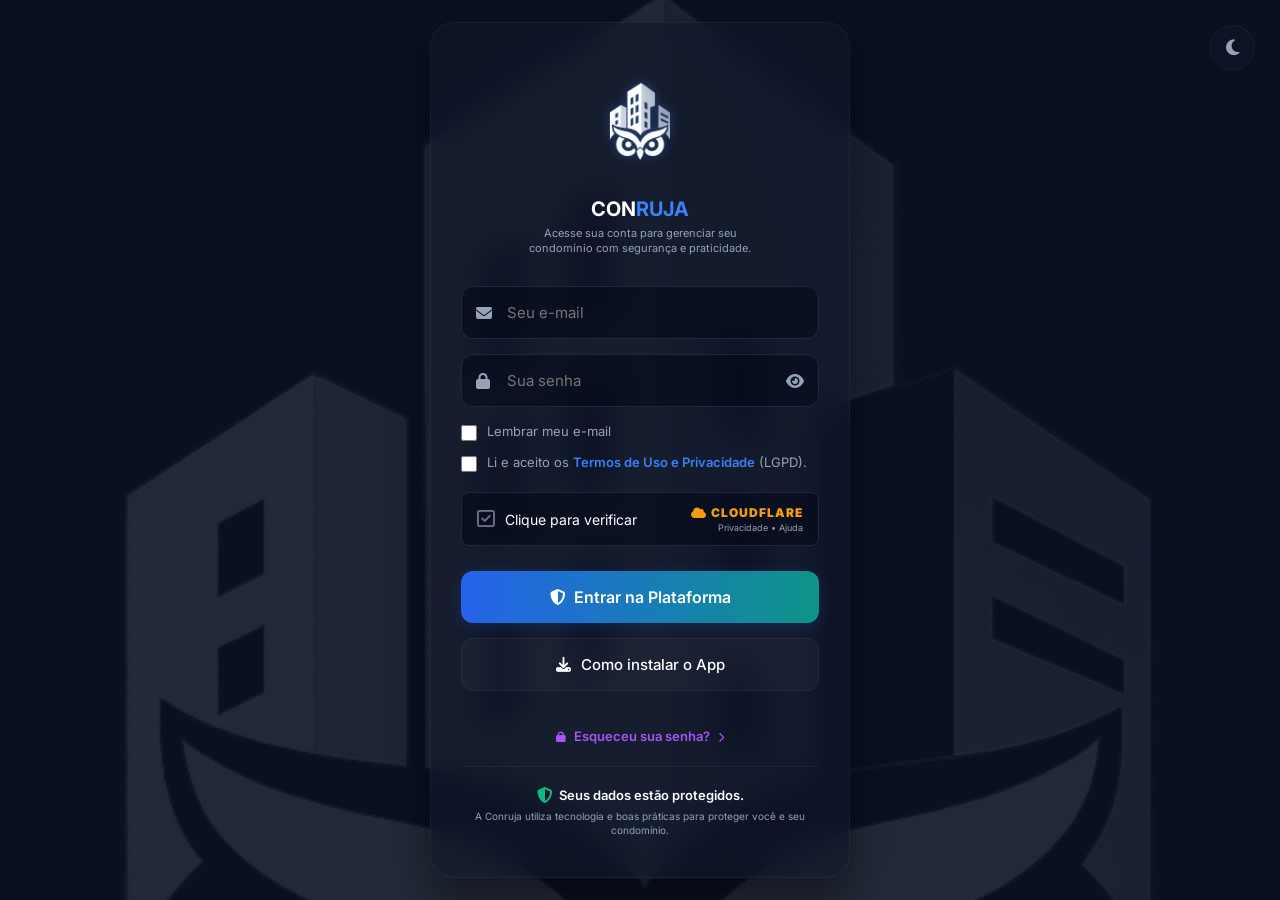
==== commit f690ec84: "Update index.html" ====
--- a/index.html
+++ b/index.html
@@ -131,6 +131,7 @@
         <button onclick="trocarTela('autorizacoes')" id="menu-autorizacoes"><i class="fa-solid fa-qrcode"></i> Autorizações App</button>
         
         <button onclick="trocarTela('ocorrencias')" id="menu-ocorrencias"><i class="fa-solid fa-triangle-exclamation"></i> Ocorrências</button>
+        <button onclick="trocarTela('prestadores')" id="menu-prestadores"><i class="fa-solid fa-tools"></i> Prestadores de Serviço</button>
 
         <div style="font-size: 11px; font-weight: 800; color: #64748b; text-transform: uppercase; letter-spacing: 1.5px; padding: 18px 15px 6px 15px;">Cadastros</div>
         <button onclick="trocarTela('moradores')" id="menu-moradores"><i class="fa-solid fa-users"></i> Moradores</button>
@@ -272,6 +273,11 @@
                 <i class="fa-solid fa-triangle-exclamation" style="color: #ef4444;"></i>
                 <span id="dash-ocorrencias">0</span>
                 <p>Ocorrências em Aberto</p>
+            </div>
+            <div class="stat-card" style="border-bottom: 4px solid #6366f1;">
+                <i class="fa-solid fa-tools" style="color: #6366f1;"></i>
+                <span id="dash-prestadores">0</span>
+                <p>Prestadores no Prédio</p>
             </div>
             <div class="stat-card" style="border-bottom: 4px solid #10b981;">
                 <i class="fa-solid fa-calendar-check" style="color: #10b981;"></i>
@@ -983,6 +989,120 @@
             </div>
         </div> 
         <div id="listaOcorrencias"></div>
+    </div>
+        <!-- ========================================== -->
+    <!-- TELA PRESTADORES DE SERVIÇO                -->
+    <!-- ========================================== -->
+    <div id="prestadores" class="tela">
+        <div class="dash-header" style="margin-bottom: 20px;">
+            <div>
+                <h2><i class="fa-solid fa-tools" style="color: #6366f1; margin-right: 10px;"></i>Controle de Prestadores</h2>
+                <p style="color: #64748b; font-weight: 600; margin-top: 5px;">Gerencie a entrada e saída de técnicos e prestadores no condomínio.</p>
+            </div>
+            <button class="btn" style="background: #6366f1; height: 45px; margin: 0;" onclick="abrirModalNovoPrestador()">
+                <i class="fa-solid fa-plus"></i> Novo Acesso
+            </button>
+        </div>
+
+        <!-- Abas de Navegação -->
+        <div style="display: flex; gap: 10px; margin-bottom: 20px; border-bottom: 1px solid #e2e8f0; padding-bottom: 10px;">
+            <button id="btn-aba-ativos" class="btn" style="background: #6366f1; color: white; border: none; margin: 0;" onclick="alternarAbaPrestadores('ativos')">No Prédio Agora</button>
+            <button id="btn-aba-historico" class="btn" style="background: #f1f5f9; color: #475569; border: 1px solid #cbd5e1; margin: 0;" onclick="alternarAbaPrestadores('historico')">Histórico</button>
+        </div>
+
+        <!-- Conteúdo: No Prédio Agora (Limpa todo dia) -->
+        <div id="conteudo-ativos" class="box" style="padding: 0; overflow: hidden; border: 1px solid #e2e8f0;">
+            <div style="overflow-x: auto;">
+                <table style="width: 100%; border-collapse: collapse; text-align: left;">
+                    <thead>
+                        <tr style="background: #f1f5f9; color: #475569; font-size: 12px; text-transform: uppercase;">
+                            <th style="padding: 15px 20px;">Nome</th>
+                            <th style="padding: 15px 20px;">Documento</th>
+                            <th style="padding: 15px 20px;">Destino (Apto)</th>
+                            <th style="padding: 15px 20px;">Entrada</th>
+                            <th style="padding: 15px 20px;">Empresa</th>
+                            <th style="padding: 15px 20px; text-align: right;">Ação</th>
+                        </tr>
+                    </thead>
+                    <tbody id="lista-prestadores-ativos" style="font-size: 14px;">
+                        <tr><td colspan="6" style="text-align: center; padding: 30px; color: #94a3b8;">Nenhum prestador no prédio no momento.</td></tr>
+                    </tbody>
+                </table>
+            </div>
+        </div>
+
+        <!-- Conteúdo: Histórico (Com filtro de data) -->
+        <div id="conteudo-historico" class="box" style="display: none; padding: 0; overflow: hidden; border: 1px solid #e2e8f0;">
+            <div style="padding: 20px; background: #f8fafc; border-bottom: 1px solid #e2e8f0; display: flex; gap: 10px; align-items: center;">
+                <label style="font-size: 13px; font-weight: bold; color: #475569;">Filtrar por data:</label>
+                <div style="display: flex; flex: 1; max-width: 200px; align-items: center; background: #fff; border: 1px solid #cbd5e1; border-radius: 8px; padding: 0 10px; height: 42px;">
+                    <i class="fa-regular fa-calendar-days" style="color: #94a3b8; font-size: 16px;"></i>
+                    <input type="date" id="filtro-data-historico" style="width: 100%; height: 100%; border: none; outline: none; background: transparent; color: #0f172a; font-size: 14px; padding-left: 10px; cursor: pointer;">
+                </div>
+                <button class="btn" style="background: #64748b; margin: 0; height: 42px;" onclick="buscarHistoricoPrestadores()">Buscar</button>
+            </div>
+            <div style="overflow-x: auto;">
+                <table style="width: 100%; border-collapse: collapse; text-align: left;">
+                    <thead>
+                        <tr style="background: #f1f5f9; color: #475569; font-size: 12px; text-transform: uppercase;">
+                            <th style="padding: 15px 20px;">Data</th>
+                            <th style="padding: 15px 20px;">Nome</th>
+                            <th style="padding: 15px 20px;">Empresa</th>
+                            <th style="padding: 15px 20px;">Apto</th>
+                            <th style="padding: 15px 20px;">Entrada</th>
+                            <th style="padding: 15px 20px;">Saída</th>
+                        </tr>
+                    </thead>
+                    <tbody id="lista-prestadores-historico" style="font-size: 14px;">
+                        <!-- O JavaScript vai preencher o histórico aqui -->
+                    </tbody>
+                </table>
+            </div>
+        </div>
+
+        <!-- ========================================== -->
+        <!-- MODAL: NOVO PRESTADOR DE SERVIÇO           -->
+        <!-- ========================================== -->
+        <div id="modalNovoPrestador" class="modal-overlay" style="display: none; align-items: center; justify-content: center; z-index: 10000; background: rgba(15, 23, 42, 0.85); backdrop-filter: blur(4px); position: fixed; top: 0; left: 0; width: 100vw; height: 100vh;">
+            <div class="modal-content" style="max-width: 500px; width: 90%; background: #fff; border-top: 5px solid #6366f1; border-radius: 12px; padding: 25px; position: relative;">
+                <button onclick="fecharModalNovoPrestador()" style="position: absolute; top: 15px; right: 15px; background: none; border: none; font-size: 20px; color: #94a3b8; cursor: pointer;"><i class="fa-solid fa-xmark"></i></button>
+                
+                <h3 style="margin: 0 0 20px 0; color: #0f172a; font-size: 18px;"><i class="fa-solid fa-hard-hat" style="color: #6366f1; margin-right: 8px;"></i> Registrar Entrada</h3>
+                
+                <div style="margin-bottom: 15px;">
+                    <label style="font-size: 12px; font-weight: bold; color: #475569; display: block; margin-bottom: 5px;">Documento (RG ou CPF)</label>
+                    <div style="display: flex; gap: 10px; align-items: center;">
+                        <input type="text" id="prestadorDoc" placeholder="Digite e busque..." style="flex: 1; width: 100%; border: 1px solid #cbd5e1; padding: 12px; border-radius: 8px; outline: none; background: #f8fafc; margin: 0;" onblur="buscarPrestadorPorDoc()">
+                        <button class="btn" style="flex: none; margin: 0; background: #64748b; height: 44px; width: 44px; padding: 0; display: flex; align-items: center; justify-content: center; border-radius: 8px;" onclick="buscarPrestadorPorDoc()">
+                            <i class="fa-solid fa-magnifying-glass"></i>
+                        </button>
+                    </div>
+                    <small style="color: #94a3b8; font-size: 11px;">O sistema puxará os dados se ele já tiver cadastro.</small>
+                </div>
+
+                <div style="margin-bottom: 15px;">
+                    <label style="font-size: 12px; font-weight: bold; color: #475569; display: block; margin-bottom: 5px;">Nome do Prestador</label>
+                    <input type="text" id="prestadorNome" placeholder="Nome completo" style="width: 100%; border: 1px solid #cbd5e1; padding: 12px; border-radius: 8px; outline: none; background: #f8fafc; margin: 0;">
+                </div>
+
+                <div style="display: grid; grid-template-columns: 1fr 1fr; gap: 15px; margin-bottom: 20px;">
+                    <div>
+                        <label style="font-size: 12px; font-weight: bold; color: #475569; display: block; margin-bottom: 5px;">Empresa (Opcional)</label>
+                        <input type="text" id="prestadorEmpresa" placeholder="Ex: Claro, Vivo..." style="width: 100%; border: 1px solid #cbd5e1; padding: 12px; border-radius: 8px; outline: none; background: #f8fafc; margin: 0;">
+                    </div>
+                    <div>
+                        <label style="font-size: 12px; font-weight: bold; color: #475569; display: block; margin-bottom: 5px;">Apto de Destino</label>
+                        <select id="prestadorApto" style="width: 100%; border: 1px solid #cbd5e1; padding: 12px; border-radius: 8px; outline: none; background: white; margin: 0;">
+                            <option value="">Selecione...</option>
+                        </select>
+                    </div>
+                </div>
+
+                <button onclick="salvarEntradaPrestador()" class="btn" style="background: #6366f1; color: white; border: none; padding: 15px; border-radius: 8px; font-weight: bold; cursor: pointer; width: 100%; font-size: 16px; margin: 0;">
+                    <i class="fa-solid fa-check"></i> Liberar Entrada
+                </button>
+            </div>
+        </div>
     </div>
 
     <div id="encomendas" class="tela">
@@ -2399,7 +2519,7 @@
   function fecharModalEditarSaaS() { document.getElementById('modalEditarCondominio').style.display = 'none'; }
 </script>
 
-<script src="js/app.js?v=154"></script>
+<script src="js/app.js?v=155"></script>
 <script src="js/equipe.js?v=14"></script>
 <script src="js/plantao.js?v=13"></script>
 <script src="js/ponto.js?v=15"></script>
@@ -2419,12 +2539,13 @@
 <script src="js/adm.js?v=17"></script>
 <script src="js/financeiro.js?v=1"></script>
 <script src="js/notificacoes.js?v=2"></script>
+<script src="js/prestadores.js?v=2"></script>
 
 
 <script>
   if ('serviceWorker' in navigator) {
     window.addEventListener('load', () => {
-     navigator.serviceWorker.register('sw.js?v=154')
+     navigator.serviceWorker.register('sw.js?v=155')
         .then(registration => {
           console.log('ServiceWorker registrado com sucesso!', registration.scope);
         })
